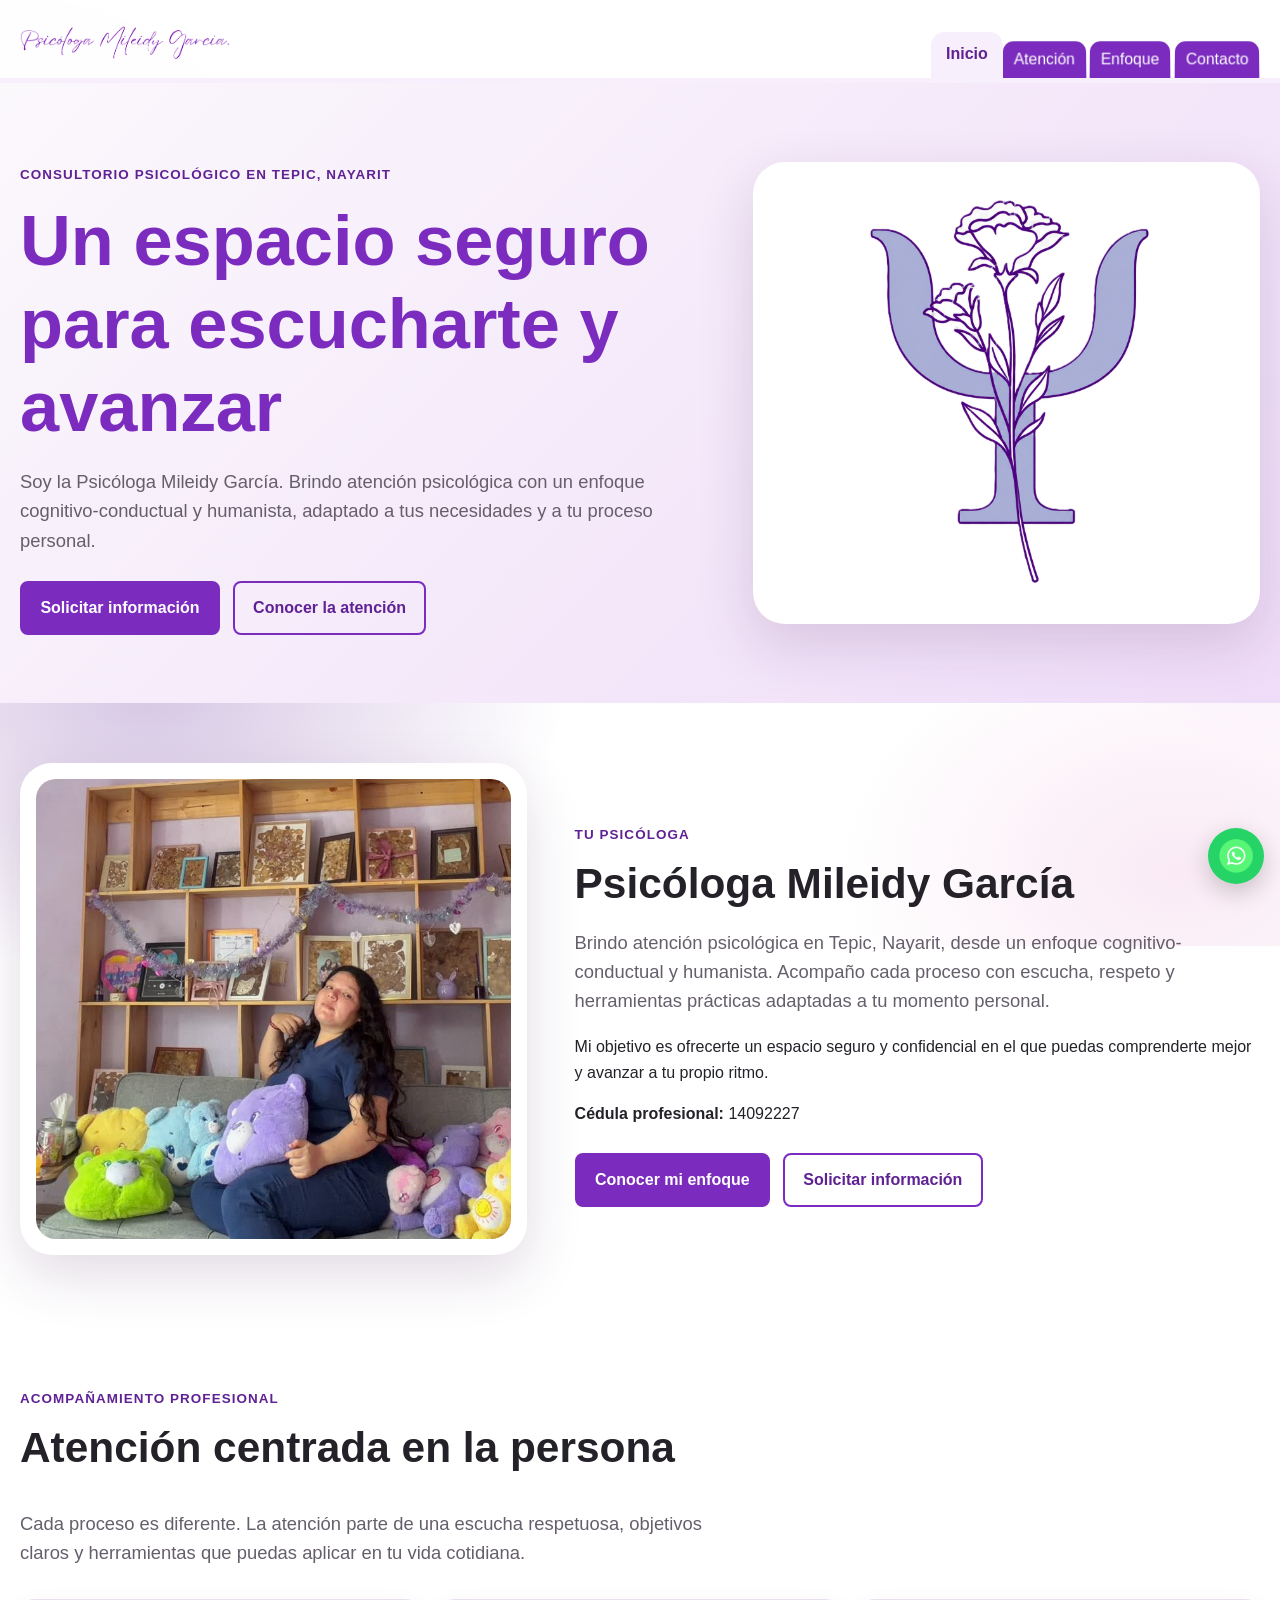
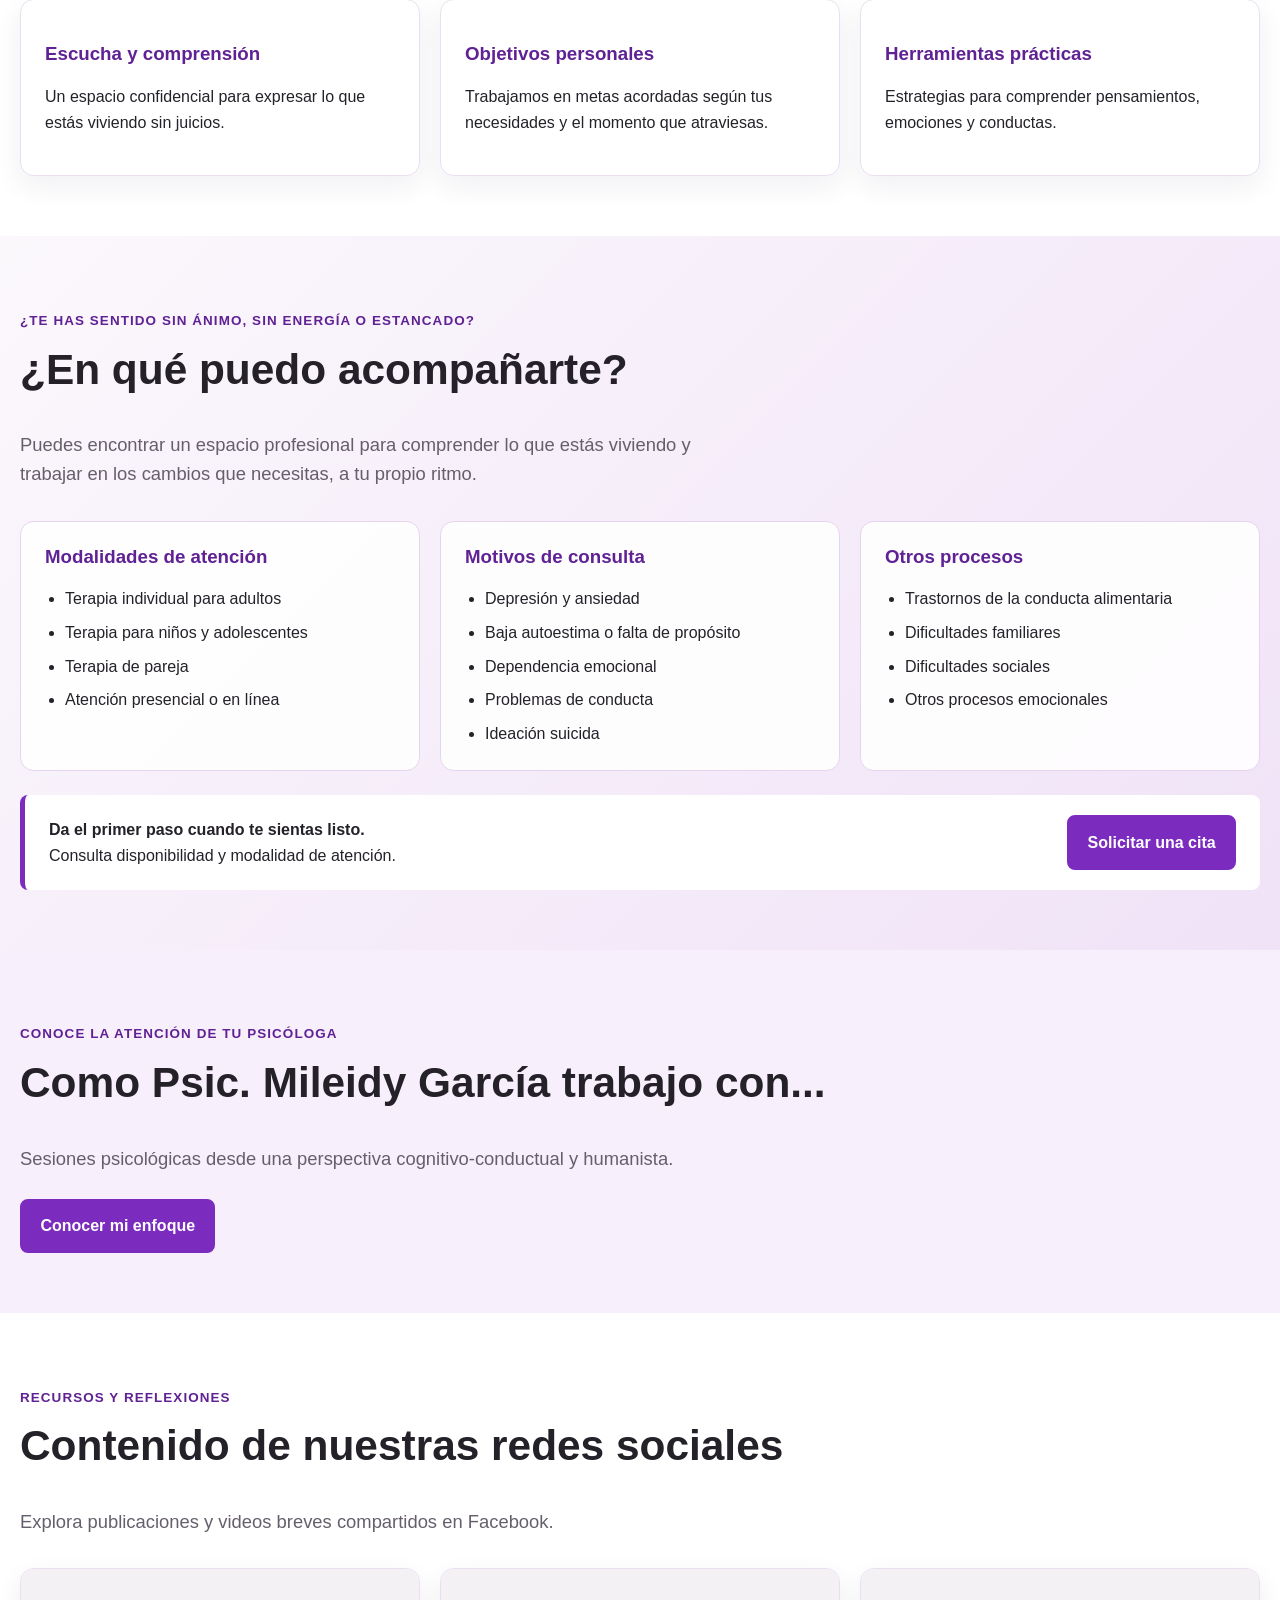
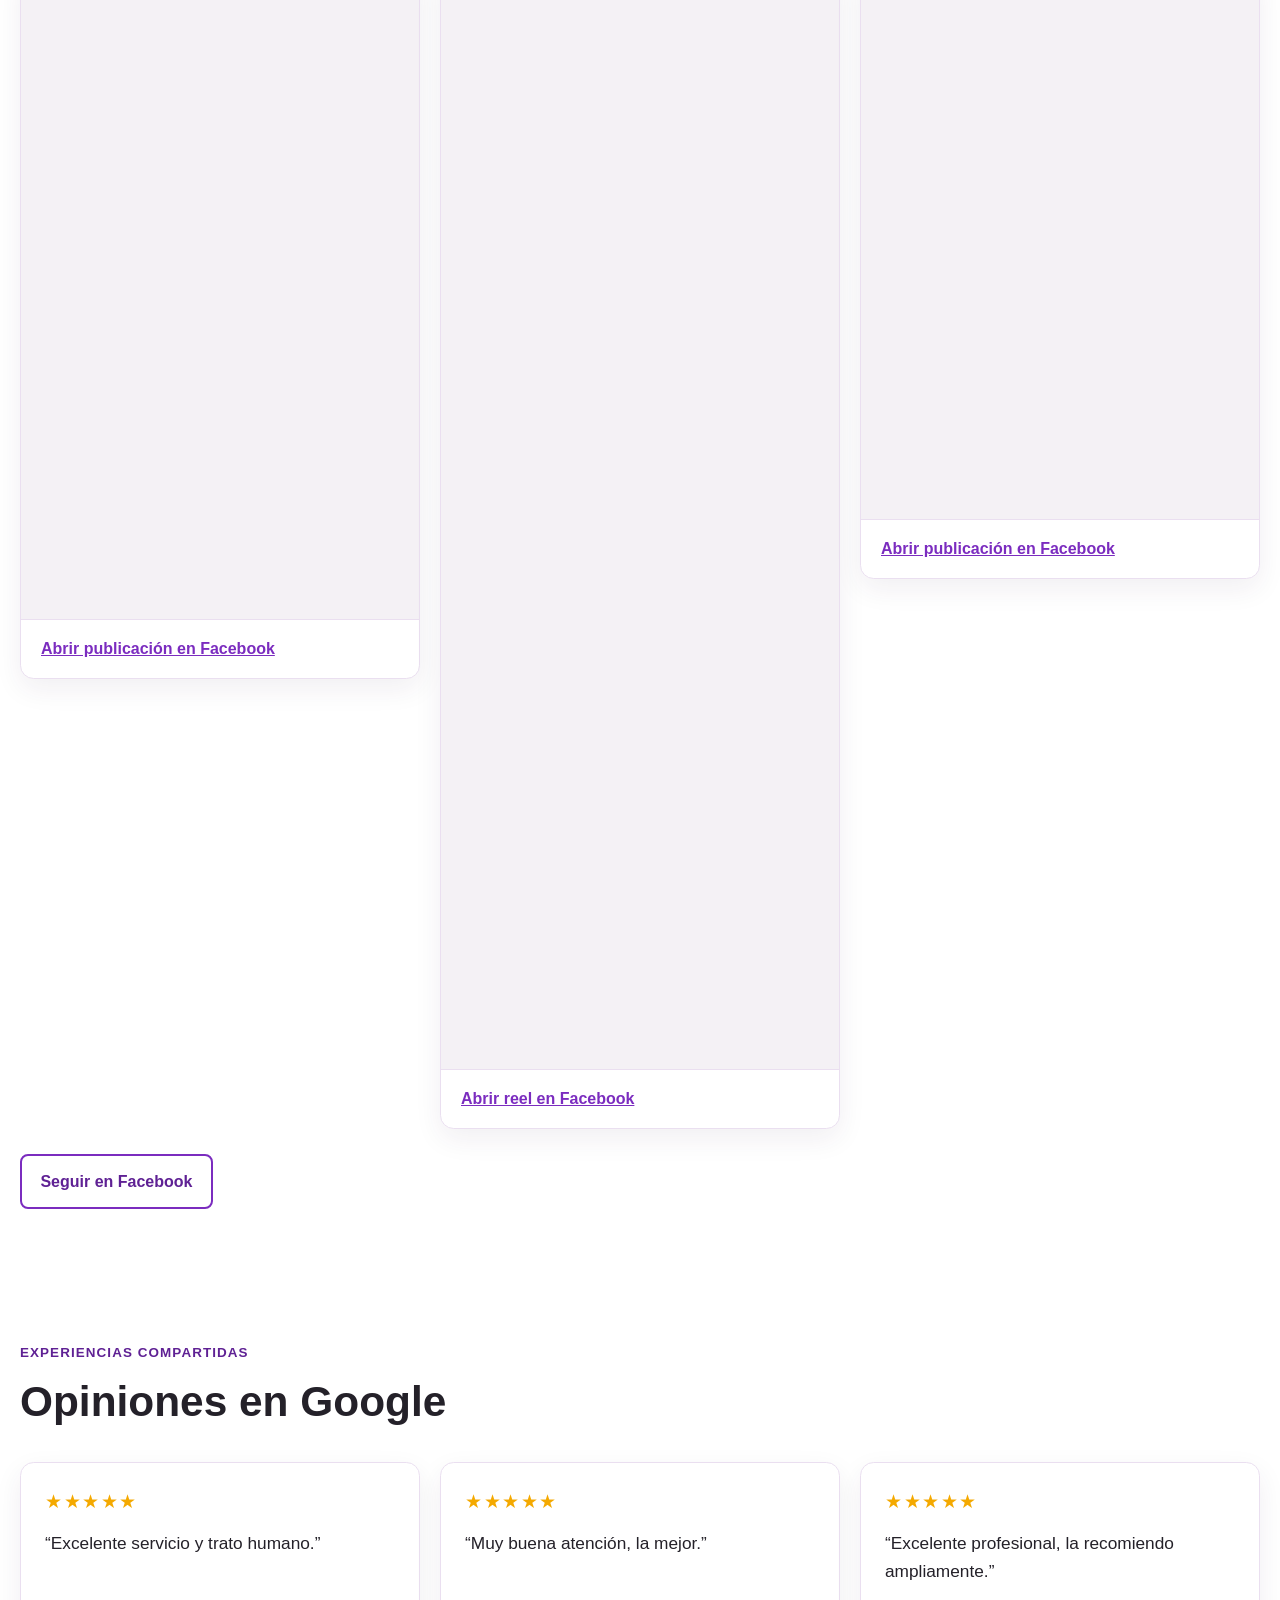
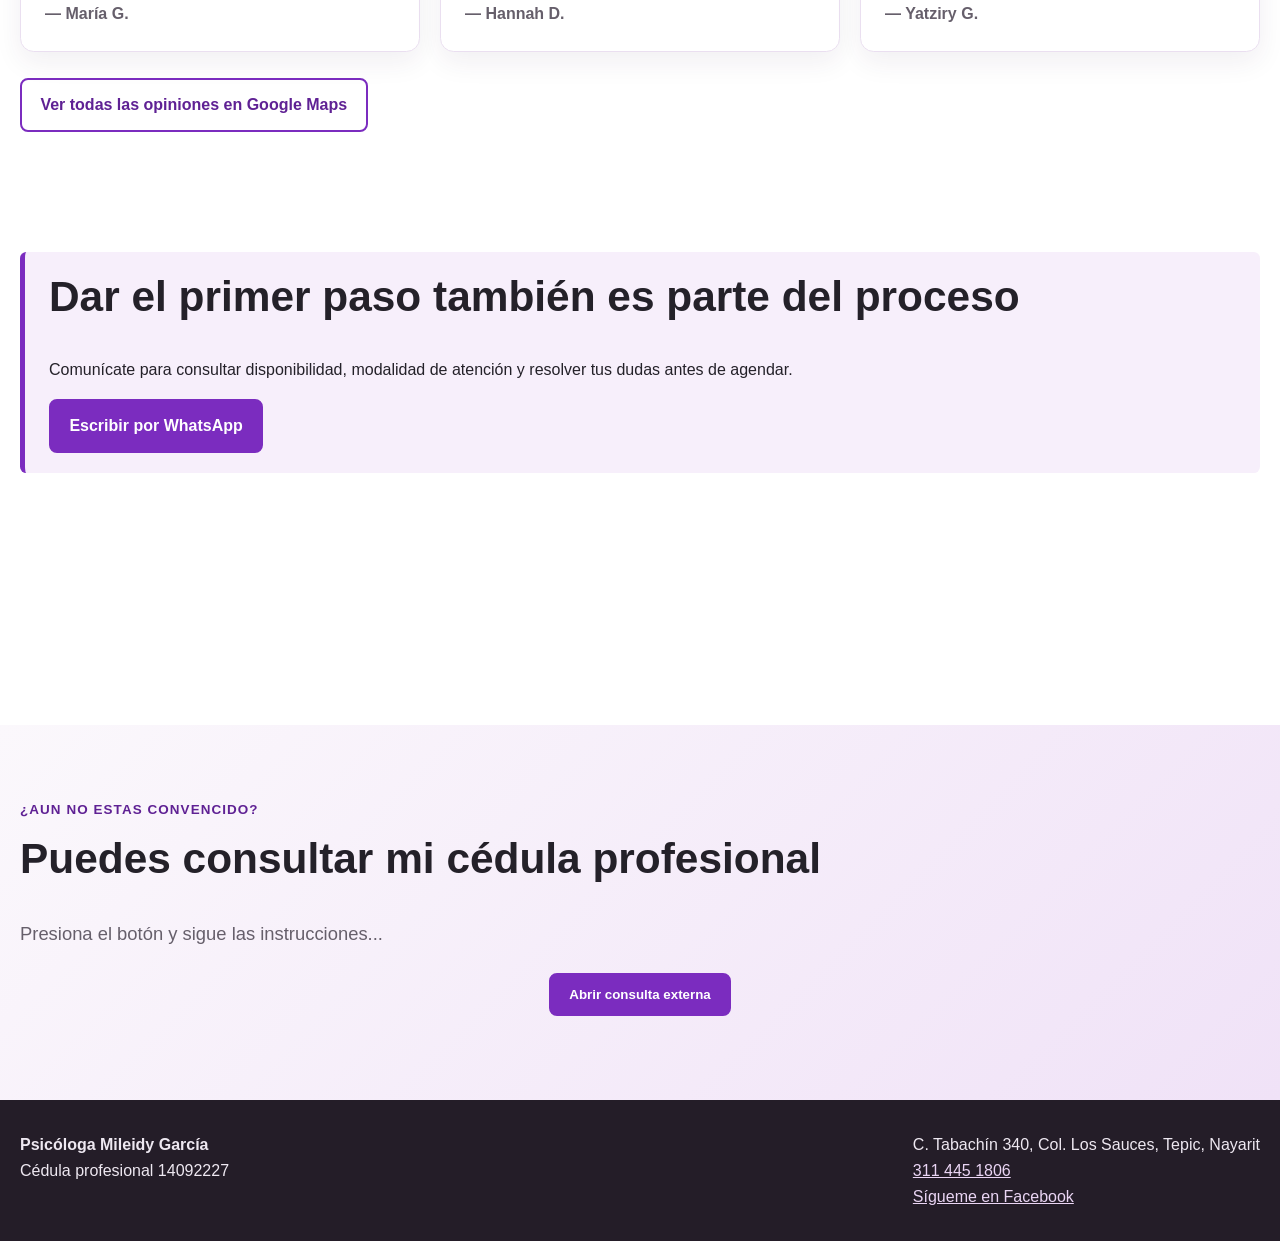
==== index.html @ 1a9d81ba "Oculta-agenda" ====
<!doctype html>
<html lang="es-MX">
<head>
  <meta charset="utf-8">
  <meta name="viewport" content="width=device-width, initial-scale=1">
  <meta name="description" content="Atención psicológica en Tepic, Nayarit, con la Psicóloga Mileidy García.">
  <title>Consultorio Psicológico</title>
  <link rel="icon" href="Imagenes/icono.ico">
  <link rel="stylesheet" href="Estilos/sitio.css">
  <style>
    /* Estilos mínimos para el modal de consulta externa */
    .consulta { text-align: center; margin: 1.5rem 0; }
    .modal-consulta { display: none; position: fixed; inset: 0; z-index: 1200; align-items: center; justify-content: center; }
    .modal-consulta.active { display: flex; }
    .modal-consulta .backdrop { position: absolute; inset: 0; background: rgba(0,0,0,0.5); }
    .modal-consulta .dialog { position: relative; width: 90%; max-width: 900px; height: 80%; background: #fff; border-radius: 6px; box-shadow: 0 10px 30px rgba(0,0,0,0.2); overflow: hidden; display: flex; flex-direction: column; }
    .modal-consulta .dialog iframe { border: 0; width: 100%; height: 100%; }
    .modal-consulta .close { position: absolute; right: 8px; top: 6px; background: transparent; border: none; font-size: 1.6rem; padding: 6px; cursor: pointer; }
    .consulta-toast { position: fixed; left: 50%; transform: translateX(-50%); bottom: 20px; background: rgba(0,0,0,0.85); color: #fff; padding: 0.6rem 1rem; border-radius: 6px; font-size: 0.95rem; z-index: 1300; display: none; }
    .consulta-toast.show { display: block; }
  </style>
</head>
<body>
  <a class="skip-link" href="#contenido">Saltar al contenido</a>
  <header class="site-header">
    <div class="nav-wrap">
      <a class="brand" href="index.html"><img src="Imagenes/logotxt.png" alt="Psicóloga Mileidy García"></a>
      <nav class="nav" aria-label="Navegación principal">
        <span aria-current="page">Inicio</span><a href="atencion.html">Atención</a><a href="enfoque.html">Enfoque</a><a href="contacto.html">Contacto</a>
      </nav>
    </div>
  </header>
  <main id="contenido">
    <section class="hero">
      <div class="hero-grid">
        <div>
          <p class="eyebrow">Consultorio psicológico en Tepic, Nayarit</p>
          <h1 id="bienvenida">Un espacio seguro para escucharte y avanzar</h1>
          <p class="lead">Soy la Psicóloga Mileidy García. Brindo atención psicológica con un enfoque cognitivo-conductual y humanista, adaptado a tus necesidades y a tu proceso personal.</p>
          <div class="actions"><a class="button" href="contacto.html#cita">Solicitar información</a><a class="button secondary" href="atencion.html">Conocer la atención</a></div>
        </div>
        <div class="portrait"><img src="Imagenes/contenido.png" alt="Ilustración representativa del consultorio de la Psicóloga Mileidy García"></div>
      </div>
    </section>
    <section class="section presentation">
      <div class="presentation-grid">
        <div class="presentation-photo"><img src="Imagenes/presentacion.jpeg" alt="Psicóloga Mileidy García"></div>
        <div class="presentation-text">
          <p class="eyebrow">Tu psicóloga</p>
          <h2>Psicóloga Mileidy García</h2>
          <p class="lead">Brindo atención psicológica en Tepic, Nayarit, desde un enfoque cognitivo-conductual y humanista. Acompaño cada proceso con escucha, respeto y herramientas prácticas adaptadas a tu momento personal.</p>
          <p>Mi objetivo es ofrecerte un espacio seguro y confidencial en el que puedas comprenderte mejor y avanzar a tu propio ritmo.</p>
          <p><strong>Cédula profesional:</strong> 14092227</p>
          <div class="actions"><a class="button" href="enfoque.html">Conocer mi enfoque</a><a class="button secondary" href="contacto.html#cita">Solicitar información</a></div>
        </div>
      </div>
    </section>
    <section class="section">
      <p class="eyebrow">Acompañamiento profesional</p>
      <h2>Atención centrada en la persona</h2>
      <p class="lead">Cada proceso es diferente. La atención parte de una escucha respetuosa, objetivos claros y herramientas que puedas aplicar en tu vida cotidiana.</p>
      <div class="cards">
        <article class="card"><h3>Escucha y comprensión</h3><p>Un espacio confidencial para expresar lo que estás viviendo sin juicios.</p></article>
        <article class="card"><h3>Objetivos personales</h3><p>Trabajamos en metas acordadas según tus necesidades y el momento que atraviesas.</p></article>
        <article class="card"><h3>Herramientas prácticas</h3><p>Estrategias para comprender pensamientos, emociones y conductas.</p></article>
      </div>
    </section>
    <section class="support-section">
      <div class="section">
        <p class="eyebrow">¿Te has sentido sin ánimo, sin energía o estancado?</p>
        <h2>¿En qué puedo acompañarte?</h2>
        <p class="lead">Puedes encontrar un espacio profesional para comprender lo que estás viviendo y trabajar en los cambios que necesitas, a tu propio ritmo.</p>
        <div class="support-grid">
          <article class="support-card">
            <h3>Modalidades de atención</h3>
            <ul>
              <li>Terapia individual para adultos</li>
              <li>Terapia para niños y adolescentes</li>
              <li>Terapia de pareja</li>
              <li>Atención presencial o en línea</li>
            </ul>
          </article>
          <article class="support-card">
            <h3>Motivos de consulta</h3>
            <ul>
              <li>Depresión y ansiedad</li>
              <li>Baja autoestima o falta de propósito</li>
              <li>Dependencia emocional</li>
              <li>Problemas de conducta</li>
              <li>Ideación suicida</li>
            </ul>
          </article>
          <article class="support-card">
            <h3>Otros procesos</h3>
            <ul>
              <li>Trastornos de la conducta alimentaria</li>
              <li>Dificultades familiares</li>
              <li>Dificultades sociales</li>
              <li>Otros procesos emocionales</li>
            </ul>
          </article>
        </div>
        <div class="support-cta">
          <div><strong>Da el primer paso cuando te sientas listo.</strong><br>Consulta disponibilidad y modalidad de atención.</div>
          <a class="button" href="contacto.html#cita">Solicitar una cita</a>
        </div>
      </div>
    </section>
    <section class="soft"><div class="section"><p class="eyebrow">Conoce la atención de tu psicóloga</p><h2>Como Psic. Mileidy García trabajo con...</h2><p class="lead">Sesiones psicológicas desde una perspectiva cognitivo-conductual y humanista.</p><div class="actions"><a class="button" href="enfoque.html">Conocer mi enfoque</a></div></div></section>
    <section class="section social-content" aria-labelledby="contenido-facebook">
      <p class="eyebrow">Recursos y reflexiones</p>
      <h2 id="contenido-facebook">Contenido de nuestras redes sociales</h2>
      <p class="lead">Explora publicaciones y videos breves compartidos en Facebook.</p>
      <div class="social-grid">
        <article class="social-card">
          <iframe class="facebook-embed facebook-embed--post-tall" title="Publicación de Facebook de la Psicóloga Mileidy García" src="https://www.facebook.com/plugins/post.php?href=https%3A%2F%2Fwww.facebook.com%2F61567197522178%2Fposts%2F122192865452573250%2F&amp;show_text=true&amp;width=500" width="500" height="650" loading="lazy" allow="autoplay; clipboard-write; encrypted-media; picture-in-picture; web-share"></iframe>
          <p class="embed-fallback"><a href="https://www.facebook.com/61567197522178/posts/122192865452573250/" target="_blank" rel="noopener">Abrir publicación en Facebook</a></p>
        </article>
        <article class="social-card">
          <iframe class="facebook-embed facebook-embed--video" title="Video de Facebook de la Psicóloga Mileidy García" src="https://www.facebook.com/plugins/post.php?href=https%3A%2F%2Fwww.facebook.com%2F61567197522178%2Fposts%2F122183956508573250%2F&amp;show_text=true&amp;width=500" width="500" height="1100" loading="lazy" allow="autoplay; clipboard-write; encrypted-media; picture-in-picture; web-share" allowfullscreen></iframe>
          <p class="embed-fallback"><a href="https://www.facebook.com/61567197522178/posts/122183956508573250/" target="_blank" rel="noopener">Abrir reel en Facebook</a></p>
        </article>
        <article class="social-card">
          <iframe class="facebook-embed facebook-embed--post-short" title="Publicación de Facebook de la Psicóloga Mileidy García" src="https://www.facebook.com/plugins/post.php?href=https%3A%2F%2Fwww.facebook.com%2F61567197522178%2Fposts%2F122172177302573250%2F&amp;show_text=true&amp;width=500" width="500" height="550" loading="lazy" allow="autoplay; clipboard-write; encrypted-media; picture-in-picture; web-share"></iframe>
          <p class="embed-fallback"><a href="https://www.facebook.com/61567197522178/posts/122172177302573250/" target="_blank" rel="noopener">Abrir publicación en Facebook</a></p>
        </article>
      </div>
      <div class="actions"><a class="button secondary" href="https://www.facebook.com/people/Psic%C3%B3loga-Mileidy-Garc%C3%ADa/61567197522178/" target="_blank" rel="noopener">Seguir en Facebook</a></div>
    </section>
    <section class="section reviews" aria-labelledby="opiniones-titulo">
      <p class="eyebrow">Experiencias compartidas</p>
      <h2 id="opiniones-titulo">Opiniones en Google</h2>
      <div class="review-grid">
        <article class="review-card">
          <p class="stars" aria-label="5 de 5 estrellas">★★★★★</p>
          <blockquote>“Excelente servicio y trato humano.”</blockquote>
          <p class="review-author">— María G.</p>
        </article>
        <article class="review-card">
          <p class="stars" aria-label="5 de 5 estrellas">★★★★★</p>
          <blockquote>“Muy buena atención, la mejor.”</blockquote>
          <p class="review-author">— Hannah D.</p>
        </article>
        <article class="review-card">
          <p class="stars" aria-label="5 de 5 estrellas">★★★★★</p>
          <blockquote>“Excelente profesional, la recomiendo ampliamente.”</blockquote>
          <p class="review-author">— Yatziry G.</p>
        </article>
      </div>
      <div class="actions"><a class="button secondary" href="https://maps.app.goo.gl/YX71XAP26zw3qc53A" target="_blank" rel="noopener">Ver todas las opiniones en Google Maps</a></div>
    </section>
    <section class="section"><div class="notice"><h2>Dar el primer paso también es parte del proceso</h2><p>Comunícate para consultar disponibilidad, modalidad de atención y resolver tus dudas antes de agendar.</p><a class="button" href="https://wa.me/523114451806" target="_blank" rel="noopener">Escribir por WhatsApp</a></div></section>
  </main>
  <div class="background-showcase" aria-hidden="true"></div>
  <section class="support-section">
      <div class="section">
        <p class="eyebrow">¿Aun no estas convencido?</p>
        <h2>Puedes consultar mi cédula profesional</h2>
        <p class="lead">Presiona el botón y sigue las instrucciones...</p>
        <div class="consulta" id="consulta-section">
          <button id="open-consulta" class="button" data-url="https://cedulaprofesional.sep.gob.mx/">Abrir consulta externa</button>
          <div id="consulta-fallback" style="display:none; margin-top:.6rem; font-size:.95rem;">
            Esta página no permite embebido. <a id="consulta-openlink" href="https://cedulaprofesional.sep.gob.mx/" target="_blank" rel="noopener">Abrir en nueva pestaña</a>
          </div>
        </div>
        <div id="consulta-modal" class="modal-consulta" aria-hidden="true">
    <div class="backdrop" id="consulta-backdrop" tabindex="-1"></div>
    <div class="dialog" role="dialog" aria-modal="true" aria-label="Consulta mi cédula profesional 👩‍🏫">
      <button class="close" id="close-consulta" aria-label="Cerrar">×</button>
      <iframe id="consulta-iframe" title="Consulta externa" src="" loading="lazy"></iframe>
    </div>
  </div>
    </section>
  
  <div id="consulta-toast" class="consulta-toast" role="status" aria-live="polite"></div>
  <script>
    document.addEventListener('DOMContentLoaded', function () {
      var openBtn = document.getElementById('open-consulta');
      var modal = document.getElementById('consulta-modal');
      var backdrop = document.getElementById('consulta-backdrop');
      var closeBtn = document.getElementById('close-consulta');
      var iframe = document.getElementById('consulta-iframe');
      var toast = document.getElementById('consulta-toast');
      var sequenceTimers = [];
      var repeatInterval = null;
      var copyTimestamp = null;
      function copyToClipboard(text) {
        if (navigator.clipboard && navigator.clipboard.writeText) {
          return navigator.clipboard.writeText(text);
        }
        return new Promise(function (resolve, reject) {
          var ta = document.createElement('textarea');
          ta.value = text;
          ta.setAttribute('readonly', '');
          ta.style.position = 'absolute';
          ta.style.left = '-9999px';
          document.body.appendChild(ta);
          ta.select();
          try { document.execCommand('copy'); resolve(); } catch (e) { reject(e); }
          document.body.removeChild(ta);
        });
      }
      function showToast(message, ms) {
        ms = ms || 3000;
        if (!toast) return;
        toast.textContent = message;
        toast.classList.add('show');
        toast.setAttribute('aria-hidden', 'false');
        clearTimeout(toast._timeout);
        toast._timeout = setTimeout(function () { toast.classList.remove('show'); toast.setAttribute('aria-hidden', 'true'); }, ms);
      }
      function openModal(url) {
        if (!url) return;
        // este método ya no abre ventanas; solamente asigna la URL al iframe
        iframe.src = url;
      }
      function closeModal() {
        try { iframe.src = ''; } catch (e) {}
        modal.classList.remove('active');
        modal.setAttribute('aria-hidden', 'true');
        document.body.style.overflow = '';
        // ocultar nota de fallback si estaba visible
        try { var fallbackEl = document.getElementById('consulta-fallback'); if (fallbackEl) fallbackEl.style.display = 'none'; } catch (e) {}
        // limpiar timers de secuencia y repetidor
        try { if (repeatInterval) { clearInterval(repeatInterval); repeatInterval = null; } } catch (e) {}
        try { sequenceTimers.forEach(function (t) { clearTimeout(t); }); sequenceTimers = []; } catch (e) {}
        // ocultar cualquier toast visible
        try { if (toast && toast._timeout) { clearTimeout(toast._timeout); toast._timeout = null; toast.classList.remove('show'); toast.setAttribute('aria-hidden','true'); } } catch (e) {}
      }
      if (openBtn) openBtn.addEventListener('click', function () {
        var url = openBtn.dataset.url;
        var cedula = '14092227';
        // copiar primero
        copyToClipboard(cedula).then(function () {
          showToast('Cédula ' + cedula + ' de Psic. Mileidy copiada ✅');
          try { copyTimestamp = Date.now(); } catch (e) { copyTimestamp = null; }
        }).catch(function () {
          showToast('No se pudo copiar automáticamente');
          try { copyTimestamp = Date.now(); } catch (e) { copyTimestamp = null; }
        }).finally(function () {
            // Intento único: mostrar modal primero para forzar carga del iframe, luego asignar src.
            var loaded = false;
            var fallbackEl = document.getElementById('consulta-fallback');
            var linkEl = document.getElementById('consulta-openlink');
            if (linkEl) linkEl.href = url;
            if (fallbackEl) fallbackEl.style.display = 'none';
            // mostrar modal antes de asignar src (ayuda cuando el navegador no carga iframes ocultos)
            modal.classList.add('active');
            modal.setAttribute('aria-hidden', 'false');
            document.body.style.overflow = 'hidden';
            // asignar onload: cuando cargue, mostrar mensaje instructivo tras breve retraso
            iframe.onload = function () {
              loaded = true;
              // limpiar cualquier secuencia previa
              try { if (repeatInterval) { clearInterval(repeatInterval); repeatInterval = null; } } catch (e) {}
              try { sequenceTimers.forEach(function (t) { clearTimeout(t); }); sequenceTimers = []; } catch (e) {}
              var gap = 4500; // ~4.5s entre toasts
              // calcular delay para el primer toast para que haya ~5000ms desde la copia
              var desiredSinceCopy = 5000;
              var elapsed = copyTimestamp ? (Date.now() - copyTimestamp) : 0;
              var baseDelay = Math.max(desiredSinceCopy - elapsed, 0);
              function showSequence() {
                          // primer toast
                          sequenceTimers.push(setTimeout(function () { if (modal.classList.contains('active')) showToast('1.-Has un poco de scroll hacia abajo si es necesario'); }, baseDelay));
                          // segundo toast
                          sequenceTimers.push(setTimeout(function () { if (modal.classList.contains('active')) showToast('2.-Selecciona la pestaña [Número de cédula]'); }, baseDelay + gap));
                          // tercer toast
                          sequenceTimers.push(setTimeout(function () { if (modal.classList.contains('active')) showToast('3.-Pega el no. de cédula (SE COPIO EN AUTOMATICO) y da clic en buscar 🎉'); }, baseDelay + gap * 2));
                          // cuarto toast
                          sequenceTimers.push(setTimeout(function () { if (modal.classList.contains('active')) showToast('4.- ¡¡¡Y listo!!! el sistema te arrojará la información ✅'); }, baseDelay + gap * 3));
              }
              // mostrar la secuencia inmediatamente
              showSequence();
              // mientras el modal permanezca abierto, repetir cada 16s
              repeatInterval = setInterval(function () {
                if (!modal.classList.contains('active')) return;
                showSequence();
              }, 22000);
            };
            try { iframe.src = url; } catch (e) { /* ignore */ }

    
        });
      });
      if (closeBtn) closeBtn.addEventListener('click', closeModal);
      if (backdrop) backdrop.addEventListener('click', closeModal);
      document.addEventListener('keydown', function (e) { if (e.key === 'Escape' && modal.classList.contains('active')) closeModal(); });
    });
  </script>
  <footer class="site-footer"><div class="footer-wrap"><div><strong>Psicóloga Mileidy García</strong><br>Cédula profesional 14092227</div><div>C. Tabachín 340, Col. Los Sauces, Tepic, Nayarit<br><a href="tel:+523114451806">311 445 1806</a><br><a href="https://www.facebook.com/people/Psic%C3%B3loga-Mileidy-Garc%C3%ADa/61567197522178/" target="_blank" rel="noopener">Sígueme en Facebook</a></div><!-- Agenda oculta al público (API de Google Calendar sin funcionar). Para reactivar, quitar este comentario. <a class="footer-agenda" href="agenda.html" aria-label="Abrir agenda administrativa"><svg aria-hidden="true" viewBox="0 0 24 24" fill="none" stroke="currentColor" stroke-width="2" stroke-linecap="round" stroke-linejoin="round"><rect x="3" y="5" width="18" height="16" rx="2"></rect><path d="M16 3v4M8 3v4M3 10h18"></path><path d="M8 14h.01M12 14h.01M16 14h.01M8 18h.01M12 18h.01"></path></svg><span>Agenda</span></a> --></div></footer>
  <a class="whatsapp" href="https://wa.me/523114451806" target="_blank" rel="noopener" aria-label="Contactar por WhatsApp"><img src="Imagenes/ws.png" alt=""></a>
</body>
</html>
---- Estilos/sitio.css ----
:root {
  --primary: #7b2cbf;
  --primary-dark: #5f2194;
  --soft: #f7effb;
  --ink: #242129;
  --muted: #665f6b;
  --white: #fff;
  /* Escala única de separación: todas las secciones del sitio la usan,
     y los bloques a sangre completa restan --pad para llegar al borde. */
  --space-section: 3.75rem;   /* separación vertical de cada sección */
  --pad: 1.25rem;             /* margen lateral del contenido */
}

#bienvenida {  
  color:var(--primary);

}

* { box-sizing: border-box; }
html { scroll-behavior: smooth; }
body {
  margin: 0;
  color: var(--ink);
  font-family: Arial, Helvetica, sans-serif;
  line-height: 1.6;
  background-color: var(--white);
  background-image:
    radial-gradient(ellipse 34rem 24rem at 2% 18%, rgba(123,44,191,.25), transparent 72%),
    radial-gradient(ellipse 28rem 38rem at 96% 38%, rgba(207,133,232,.25), transparent 70%),
    radial-gradient(ellipse 36rem 25rem at 12% 72%, rgba(95,33,148,.25), transparent 72%),
    radial-gradient(ellipse 30rem 22rem at 88% 92%, rgba(232,170,214,.25), transparent 70%);
  background-attachment: fixed;
  background-repeat: no-repeat;
  background-position: -15px -10px, 12px -18px, -10px 14px, 16px 10px;
  background-size: 103% 103%, 105% 104%, 104% 105%, 103% 104%;
  animation: lava-background 12s ease-in-out infinite alternate;
}

@keyframes lava-background {
  50% {
    background-position: 10px 12px, -14px 8px, 14px -10px, -12px -8px;
    background-size: 106% 105%, 102% 107%, 107% 103%, 105% 106%;
  }
  100% {
    background-position: 22px -14px, -20px 20px, 8px 24px, -24px 14px;
    background-size: 104% 107%, 107% 103%, 103% 108%, 107% 102%;
  }
}

@media (prefers-reduced-motion: reduce) {
  body { animation: none; }
}
a { color: var(--primary); }
img { max-width: 100%; height: auto; }
.skip-link { position: absolute; left: -9999px; }
.skip-link:focus { left: 1rem; top: 1rem; z-index: 9999; padding: .7rem 1rem; background: var(--white); }
.site-header { position: sticky; top: 0; z-index: 100; background: rgba(255,255,255,.96); border-bottom: 5px solid var(--soft); }
.nav-wrap { max-width: 1320px; margin: auto; padding: .65rem 1.25rem 0; display: flex; align-items: center; justify-content: space-between; gap: 2rem; }
.brand img { width: 210px; max-height: 62px; object-fit: contain; }
/* Pestañas tipo carpeta: todas comparten el morado del fondo y lo que las
   separa es la profundidad. La activa queda al frente, al ras del borde
   morado del encabezado; las demás se inclinan hacia atrás y se oscurecen. */
.nav { display: flex; align-self: stretch; align-items: flex-end; gap: .15rem; flex-wrap: wrap; }
.nav a, .nav [aria-current="page"] {
  position: relative;
  text-decoration: none;
  background: var(--soft);
  border-radius: .7rem .7rem 0 0;
  transform-origin: bottom center;
  transition: transform .2s ease, background .2s ease, box-shadow .2s ease, color .2s ease;
}
/* Las de atrás: más bajas, recostadas y con sombra encima, como si la pestaña
   de enfrente les tapara la luz. */
.nav a {
  z-index: 1;
  padding: .35rem .7rem .45rem;
  color: var(--white);
  background: var(--primary);
  transform: perspective(420px) rotateX(6deg) scale(.985);
  box-shadow: none;
}
.nav a:hover {
  color: var(--white);
  background: var(--primary-dark);
  transform: perspective(420px) rotateX(4deg) scale(.99);
  box-shadow: none;
}
.nav a:focus-visible { z-index: 4; outline: 3px solid var(--primary-dark); outline-offset: 2px; }
/* La de enfrente: más alta, derecha, con brillo arriba y sombra propia hacia
   los lados para despegarla de sus vecinas. */
.nav [aria-current="page"] {
  z-index: 3;
  margin: 0 -.2rem;
  padding: .55rem .95rem .7rem;
  color: var(--primary-dark);
  border-radius: .85rem .85rem 0 0;
  font-weight: 700;
  cursor: default;
  background: var(--soft);
  box-shadow: none;
}
.hero { background: linear-gradient(135deg, #fbf8fc, #efdcf8); }
.hero-grid, .section, .contact-grid { max-width: 1320px; margin: auto; padding: var(--space-section) var(--pad); }
.hero-grid { display: grid; grid-template-columns: 1.15fr .85fr; align-items: center; gap: 3rem; min-height: 620px; }
.eyebrow { color: var(--primary-dark); font-weight: 700; letter-spacing: .08em; text-transform: uppercase; font-size: .84rem; }
h1, h2, h3 { line-height: 1.18; }
h1 { font-size: clamp(2.25rem, 6vw, 4.4rem); margin: .5rem 0 1rem; }
h2 { font-size: clamp(1.8rem, 4vw, 2.65rem); margin-top: 0; }
.lead { color: var(--muted); font-size: 1.15rem; max-width: 690px; }
.portrait { background: var(--white); padding: 1rem; border-radius: 2rem; box-shadow: 0 20px 55px rgba(72,31,89,.16); }
.portrait img { display: block; margin: auto; max-height: 430px; object-fit: contain; }
.presentation-grid { display: grid; grid-template-columns: .85fr 1.15fr; align-items: center; gap: 3rem; }
.presentation-photo { background: var(--white); padding: 1rem; border-radius: 2rem; box-shadow: 0 20px 55px rgba(72,31,89,.16); }
.presentation-photo img { display: block; width: 100%; max-height: 460px; border-radius: 1.25rem; object-fit: cover; }
.presentation-text h2 { margin-bottom: .75rem; }
.actions { display: flex; gap: .8rem; flex-wrap: wrap; margin-top: 1.6rem; }
.button { display: inline-block; padding: .78rem 1.15rem; border-radius: .5rem; background: var(--primary); color: var(--white); text-decoration: none; border: 2px solid var(--primary); font-weight: 700; }
.button:hover { background: var(--primary-dark); border-color: var(--primary-dark); color: var(--white); }
.button.secondary { background: transparent; color: var(--primary-dark); }
.soft { background: var(--soft); }
/* Flex en vez de grid para que una última fila incompleta quede centrada
   y no recargada a la izquierda. El ancho iguala al de 3 columnas con su gap. */
.cards { display: flex; flex-wrap: wrap; justify-content: center; gap: 1.25rem; margin-top: 2rem; }
.cards > * { flex: 0 1 calc((100% - 2.5rem) / 3); }
.card { background: var(--white); border: 1px solid #eadff0; border-radius: .85rem; padding: 1.5rem; box-shadow: 0 10px 28px rgba(60,35,70,.07); }
.card h3 { color: var(--primary-dark); }
.includes { background: linear-gradient(135deg, #f7effb, #efdcf8); }
.include-card { text-align: center; }
.include-icon { display: block; font-size: 2.6rem; line-height: 1; margin-bottom: .6rem; }
.include-card h3 { margin: 0 0 .5rem; }
/* Aparición al hacer scroll (se activa con Javascript/animaciones.js) */
.include-card.reveal-init { opacity: 0; transform: translateY(24px); transition: opacity .6s ease, transform .6s ease; }
.include-card.reveal-init.reveal-in { opacity: 1; transform: none; }
.include-card.reveal-init:nth-child(2) { transition-delay: .08s; }
.include-card.reveal-init:nth-child(3) { transition-delay: .16s; }
.include-card.reveal-init:nth-child(4) { transition-delay: .24s; }
.include-card.reveal-init:nth-child(5) { transition-delay: .32s; }
.include-card.reveal-init:nth-child(6) { transition-delay: .40s; }
/* Movimiento idle de los emojis (escalonado) */
@media (prefers-reduced-motion: no-preference) {
  .include-icon { animation: icon-float 3s ease-in-out infinite; }
  .include-card:nth-child(2) .include-icon { animation-delay: .3s; }
  .include-card:nth-child(3) .include-icon { animation-delay: .6s; }
  .include-card:nth-child(4) .include-icon { animation-delay: .9s; }
  .include-card:nth-child(5) .include-icon { animation-delay: 1.2s; }
  .include-card:nth-child(6) .include-icon { animation-delay: 1.5s; }
}
@keyframes icon-float { 50% { transform: translateY(-6px); } }
.support-section { background: linear-gradient(135deg, #fbf8fc, #f0e2f7); }
.support-grid { display: grid; grid-template-columns: repeat(3, 1fr); gap: 1.25rem; margin-top: 2rem; }
.support-card { background: rgba(255,255,255,.9); border: 1px solid #e5d4ed; border-radius: .85rem; padding: 1.5rem; }
.support-card h3 { margin-top: 0; color: var(--primary-dark); }
.support-card ul { margin: 0; padding-left: 1.25rem; }
.support-card li + li { margin-top: .5rem; }
.support-cta { display: flex; align-items: center; justify-content: space-between; gap: 1.5rem; margin-top: 1.5rem; padding: 1.25rem 1.5rem; background: var(--white); border-left: 5px solid var(--primary); border-radius: .5rem; }
.social-content { max-width: 1580px; }
.social-grid { display: grid; grid-template-columns: repeat(3, minmax(0, 500px)); align-items: start; justify-content: center; gap: 1.25rem; margin-top: 2rem; }
.social-card { overflow: hidden; background: var(--white); border: 1px solid #eadff0; border-radius: .85rem; box-shadow: 0 10px 28px rgba(60,35,70,.07); }
.facebook-embed { display: block; width: 100%; max-width: 500px; border: 0; background: #f4f1f5; }
.facebook-embed--post-tall { height: 650px; }
.facebook-embed--video { height: 1100px; }
.facebook-embed--post-short { height: 550px; }
.embed-fallback { margin: 0; padding: 1rem 1.25rem; border-top: 1px solid #eadff0; }
.embed-fallback a { font-weight: 700; }
.review-grid { display: grid; grid-template-columns: repeat(3, 1fr); gap: 1.25rem; margin-top: 2rem; }
.review-card { display: flex; flex-direction: column; background: var(--white); border: 1px solid #eadff0; border-radius: .85rem; padding: 1.5rem; box-shadow: 0 10px 28px rgba(60,35,70,.07); transition: transform .25s ease, box-shadow .25s ease; }
@media (hover: hover) and (pointer: fine) {
  .review-card:hover { transform: translateY(-6px); box-shadow: 0 14px 30px rgba(60,35,70,.14); }
}
@media (prefers-reduced-motion: reduce) {
  .review-card { transition: none; }
}
.stars { margin: 0 0 .75rem; color: #f4a900; font-size: 1.2rem; letter-spacing: .08em; }
.review-card blockquote { margin: 0; color: var(--ink); font-size: 1.08rem; }
.review-author { margin: auto 0 0; padding-top: 1rem; color: var(--muted); font-weight: 700; }
.notice { border-left: 5px solid var(--primary); background: var(--soft); padding: 1.25rem 1.5rem; border-radius: .4rem; }
.contact-grid { display: grid; grid-template-columns: .9fr 1.1fr; gap: 2rem; }
.contact-list { list-style: none; padding: 0; }
.contact-list li { margin: .8rem 0; }
.form-card label { display: block; margin-top: .9rem; font-weight: 700; }
.form-card input, .form-card textarea, .form-card select { width: 100%; border: 1px solid #cdbed4; border-radius: .45rem; padding: .75rem; font: inherit; }
.form-card textarea { min-height: 120px; resize: vertical; }
.form-card button { margin-top: 1rem; cursor: pointer; }
.map { width: 100%; min-height: 360px; border: 0; display: block; }
/* Carrusel "Elige a tu compañero" */
.carousel { position: relative; display: flex; align-items: center; gap: .75rem; margin-top: 2rem; }
.carousel-viewport { flex: 1; overflow: hidden; border-radius: 1rem; }
.carousel-track { display: flex; margin: 0; padding: 0; list-style: none; transition: transform .6s ease; }
.carousel-slide { flex: 0 0 100%; min-width: 0; }
.companion-card { display: flex; align-items: center; gap: 1.5rem; background: var(--white); border: 1px solid #eadff0; border-radius: 1rem; padding: 1.5rem; box-shadow: 0 10px 28px rgba(60,35,70,.07); }
.companion-card img { flex: 0 0 auto; width: 150px; height: 150px; object-fit: cover; border-radius: .85rem; background: var(--soft); }
.companion-card h3 { margin: 0; color: var(--primary-dark); font-size: clamp(1.3rem, 3vw, 1.8rem); }
.carousel-arrow { flex: 0 0 auto; width: 46px; height: 46px; border: 0; border-radius: 50%; background: var(--primary); color: var(--white); font-size: 1.4rem; line-height: 1; cursor: pointer; display: flex; align-items: center; justify-content: center; box-shadow: 0 6px 16px rgba(72,31,89,.25); transition: background .2s ease, transform .15s ease; }
.carousel-arrow:hover { background: var(--primary-dark); }
.carousel-arrow:active { transform: scale(.92); }

/* Elegir compañero desde el carrusel */
.companion-card-body { display: flex; flex-direction: column; align-items: flex-start; gap: .75rem; }
.companion-choose { padding: .5rem .9rem; font-size: .95rem; font-family: inherit; cursor: pointer; }
.companion-card.is-chosen { border-color: var(--primary); box-shadow: 0 0 0 3px rgba(123,44,191,.18), 0 10px 28px rgba(60,35,70,.07); }

/* Compañero elegido, dentro del formulario */
.companion-field { margin-top: .9rem; }
.companion-field-label { display: block; font-weight: 700; }
.companion-empty { display: flex; align-items: center; gap: .85rem; margin: .5rem 0 0; padding: .6rem; color: var(--muted); font-size: .95rem; border: 1px dashed #d9c8e2; border-radius: .6rem; }
.companion-chosen { display: flex; align-items: center; gap: .85rem; margin-top: .5rem; padding: .6rem; background: var(--soft); border: 1px solid #eadff0; border-radius: .6rem; }
.companion-chosen:focus-visible { outline: 3px solid var(--primary); outline-offset: 2px; }
/* Estas tres son flex, y flex le gana al atributo hidden: hay que apagarlas a mano */
.companion-empty[hidden], .companion-chosen[hidden], .companion-thumb[hidden] { display: none; }
/* Marcador de posición mientras no hay peluche elegido (y respaldo si la foto no carga) */
.companion-thumb { flex: 0 0 auto; display: flex; align-items: center; justify-content: center; width: 64px; height: 64px; font-size: 2rem; line-height: 1; background: var(--white); border-radius: .5rem; }
.companion-photo { flex: 0 0 auto; width: 64px; height: 64px; object-fit: cover; border-radius: .5rem; background: var(--white); }
.companion-change { margin-left: auto; font-size: .92rem; }

@media (prefers-reduced-motion: reduce) {
  .carousel-track { transition: none; }
  .nav a, .nav [aria-current="page"] { transition: none; }
  html { scroll-behavior: auto; }
}

@media (max-width: 500px) {
  .carousel { gap: .4rem; }
  .companion-card { padding: 1rem; gap: 1rem; flex-wrap: wrap; }
  .companion-card img { width: 96px; height: 96px; }
  .carousel-arrow { width: 38px; height: 38px; font-size: 1.2rem; }
  .companion-thumb, .companion-photo { width: 52px; height: 52px; }
  .companion-thumb { font-size: 1.6rem; }
}
.site-footer { background: #241d28; color: #eee8f1; }
/* Franja decorativa que deja ver el degradado del fondo. Antes ocupaba entre
   288px y 512px de alto, el hueco más grande de la página. */
.background-showcase { min-height: clamp(7rem, 16vw, 12rem); }
.footer-wrap { max-width: 1320px; margin: auto; padding: 2rem 1.25rem; display: flex; justify-content: space-between; gap: 2rem; flex-wrap: wrap; }
.site-footer a { color: #ead5f4; }
.footer-agenda { align-self: center; margin-left: auto; display: inline-flex; align-items: center; gap: .55rem; padding: .7rem .9rem; border: 1px solid rgba(234,213,244,.45); border-radius: .65rem; text-decoration: none; font-weight: 700; transition: background .2s ease, border-color .2s ease, transform .2s ease; }
.footer-agenda svg { width: 24px; height: 24px; }
.footer-agenda:hover { color: var(--white); background: var(--primary); border-color: var(--primary); transform: translateY(-2px); }
.footer-agenda:focus-visible { outline: 3px solid #ead5f4; outline-offset: 3px; }
.whatsapp { position: fixed; right: 1rem; bottom: 1rem; z-index: 80; width: 56px; height: 56px; border-radius: 50%; background: #25d366; padding: 11px; box-shadow: 0 8px 24px rgba(0,0,0,.2); }

@media (max-width: 800px) {
  :root { --space-section: 3.25rem; }
  /* En pantallas angostas estos recuadros salen a sangre completa: restan el
     padding lateral de .section para que su color sí llegue al borde. */
  .notice, .support-cta { margin-inline: calc(var(--pad) * -1); border-radius: 0; }
  .nav-wrap, .contact-grid { display: block; }
  .nav { margin-top: .5rem; }
  .hero-grid { grid-template-columns: 1fr; text-align: center; }
  .hero-grid .lead { margin-inline: auto; }
  .actions { justify-content: center; }
  .portrait { max-width: 430px; margin: auto; }
  .support-grid, .social-grid, .review-grid, .presentation-grid { grid-template-columns: 1fr; }
  .cards > * { flex-basis: 100%; }   /* .cards es flex, no grid: una tarjeta por fila */
  .presentation-grid { text-align: center; gap: 1.5rem; }
  .presentation-photo { max-width: 430px; margin-inline: auto; }
  .presentation-text .lead { margin-inline: auto; }
  .social-card { width: min(100%, 500px); margin-inline: auto; }
  .facebook-embed--post-tall { height: min(650px, 130vw); }
  .facebook-embed--video { height: min(1100px, 220vw); }
  .facebook-embed--post-short { height: min(550px, 110vw); }
  .support-cta { align-items: flex-start; flex-direction: column; }
}

@media (max-width: 500px) {
  .nav-wrap { text-align: center; }
  .nav { justify-content: center; font-size: .92rem; }
  .nav a, .nav [aria-current="page"] {
    transform: none;
    padding: .28rem .5rem .36rem;
    font-size: .95rem;
    border-radius: .6rem .6rem 0 0;
  }
  .footer-agenda { width: 100%; justify-content: center; margin-left: 0; }
  :root { --space-section: 3rem; --pad: 1rem; }
}

/* ===== Transición con deslizamiento lateral entre páginas ===== */
/* Fallback universal (Firefox y navegadores sin View Transitions):
   el contenido de cada página entra deslizándose desde la derecha. */
@media (prefers-reduced-motion: no-preference) {
  body { overflow-x: clip; }                   /* evita la barra horizontal durante el deslizamiento */
  main { animation: page-enter .8s cubic-bezier(.22, .61, .36, 1) both; }
}

@keyframes page-enter {
  from { opacity: 0; transform: translateX(48px); }
  to   { opacity: 1; transform: translateX(0); }
}

/* Navegadores con View Transitions (Chrome, Edge, Safari):
   la página anterior sale hacia la izquierda y la nueva entra desde la
   derecha; el encabezado con el menú permanece fijo. */
@supports (view-transition-name: none) {
  @view-transition { navigation: auto; }

  main { animation: none; }                    /* la transición nativa se encarga */
  .site-header { view-transition-name: site-header; }

  ::view-transition-old(root) { animation: vt-slide-out .55s cubic-bezier(.55, .06, .68, .19) both; }
  ::view-transition-new(root) { animation: vt-slide-in  .7s  cubic-bezier(.22, .61, .36, 1) both; }
}

@keyframes vt-slide-out { to   { opacity: 0; transform: translateX(-8%); } }
@keyframes vt-slide-in  { from { opacity: 0; transform: translateX(8%); } }

/* Respeta la preferencia de menos movimiento */
@media (prefers-reduced-motion: reduce) {
  ::view-transition-group(*),
  ::view-transition-old(*),
  ::view-transition-new(*) { animation-duration: .001ms !important; }
}
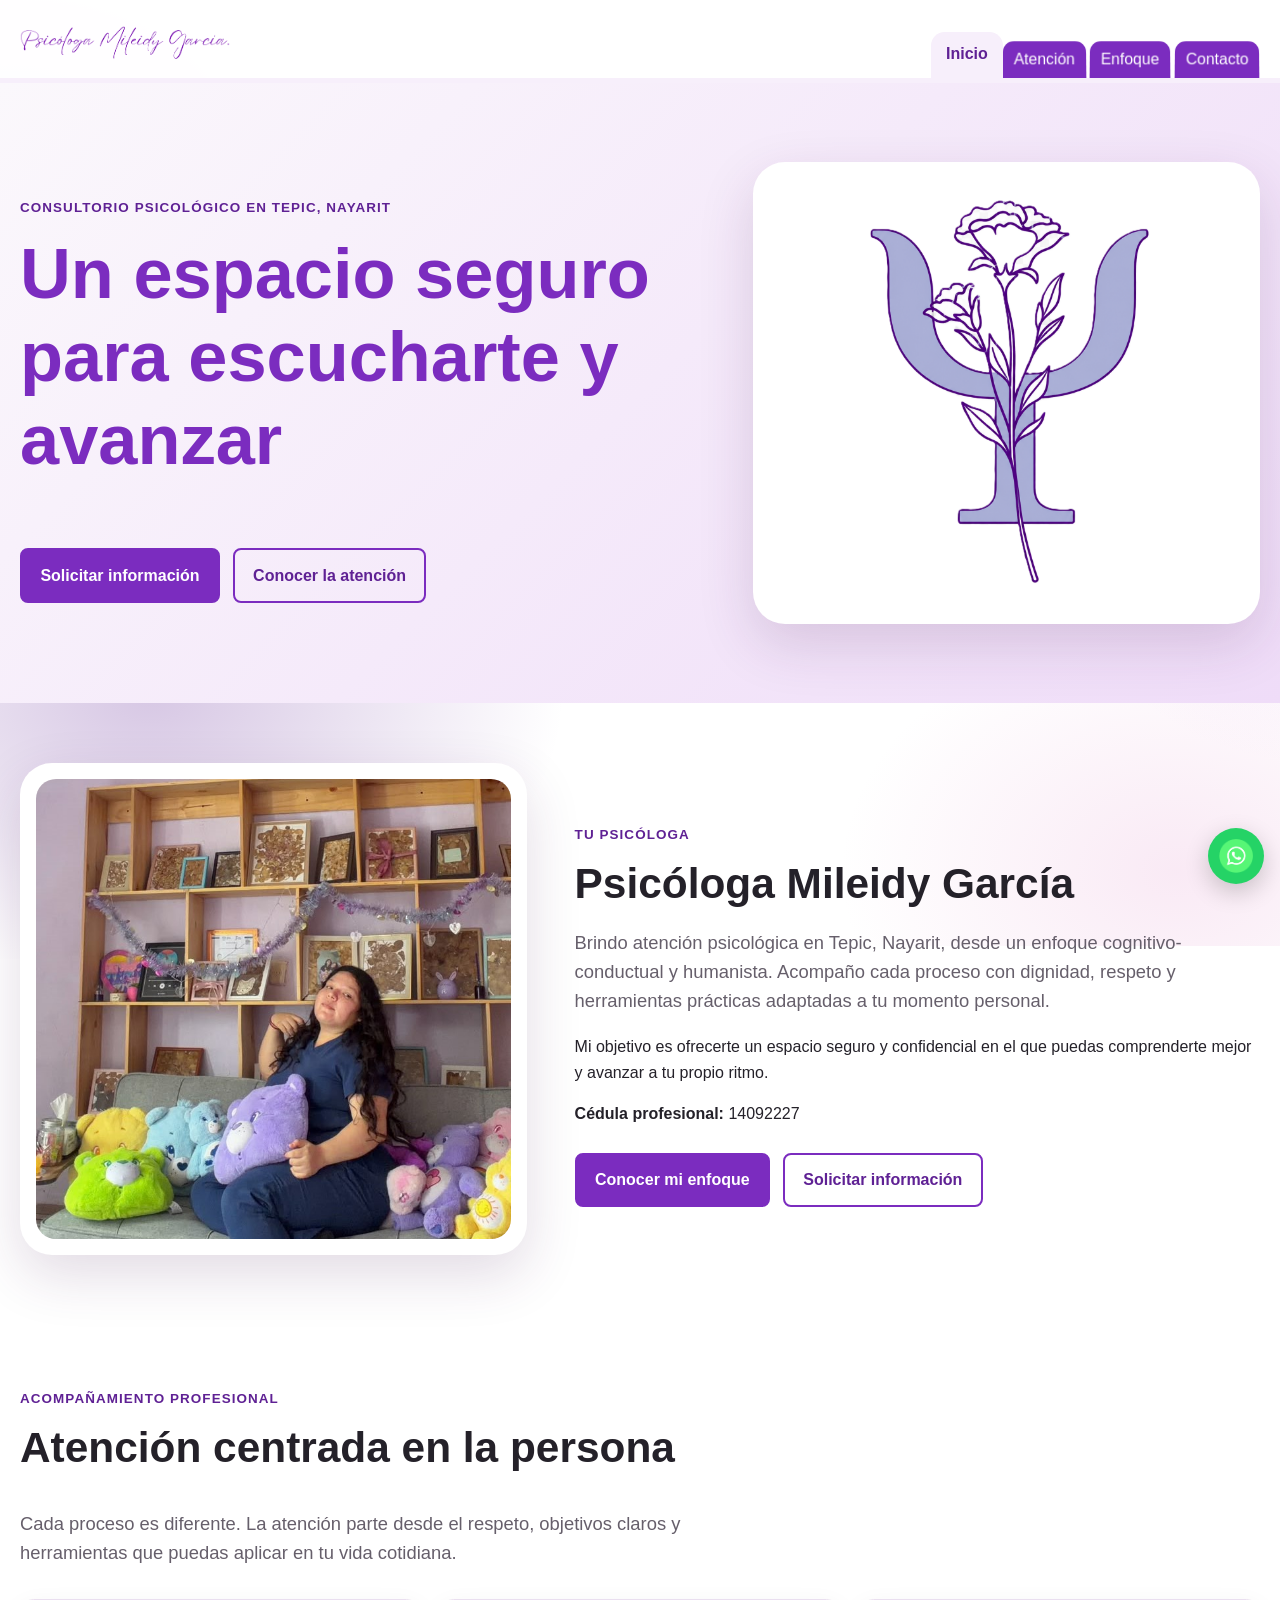
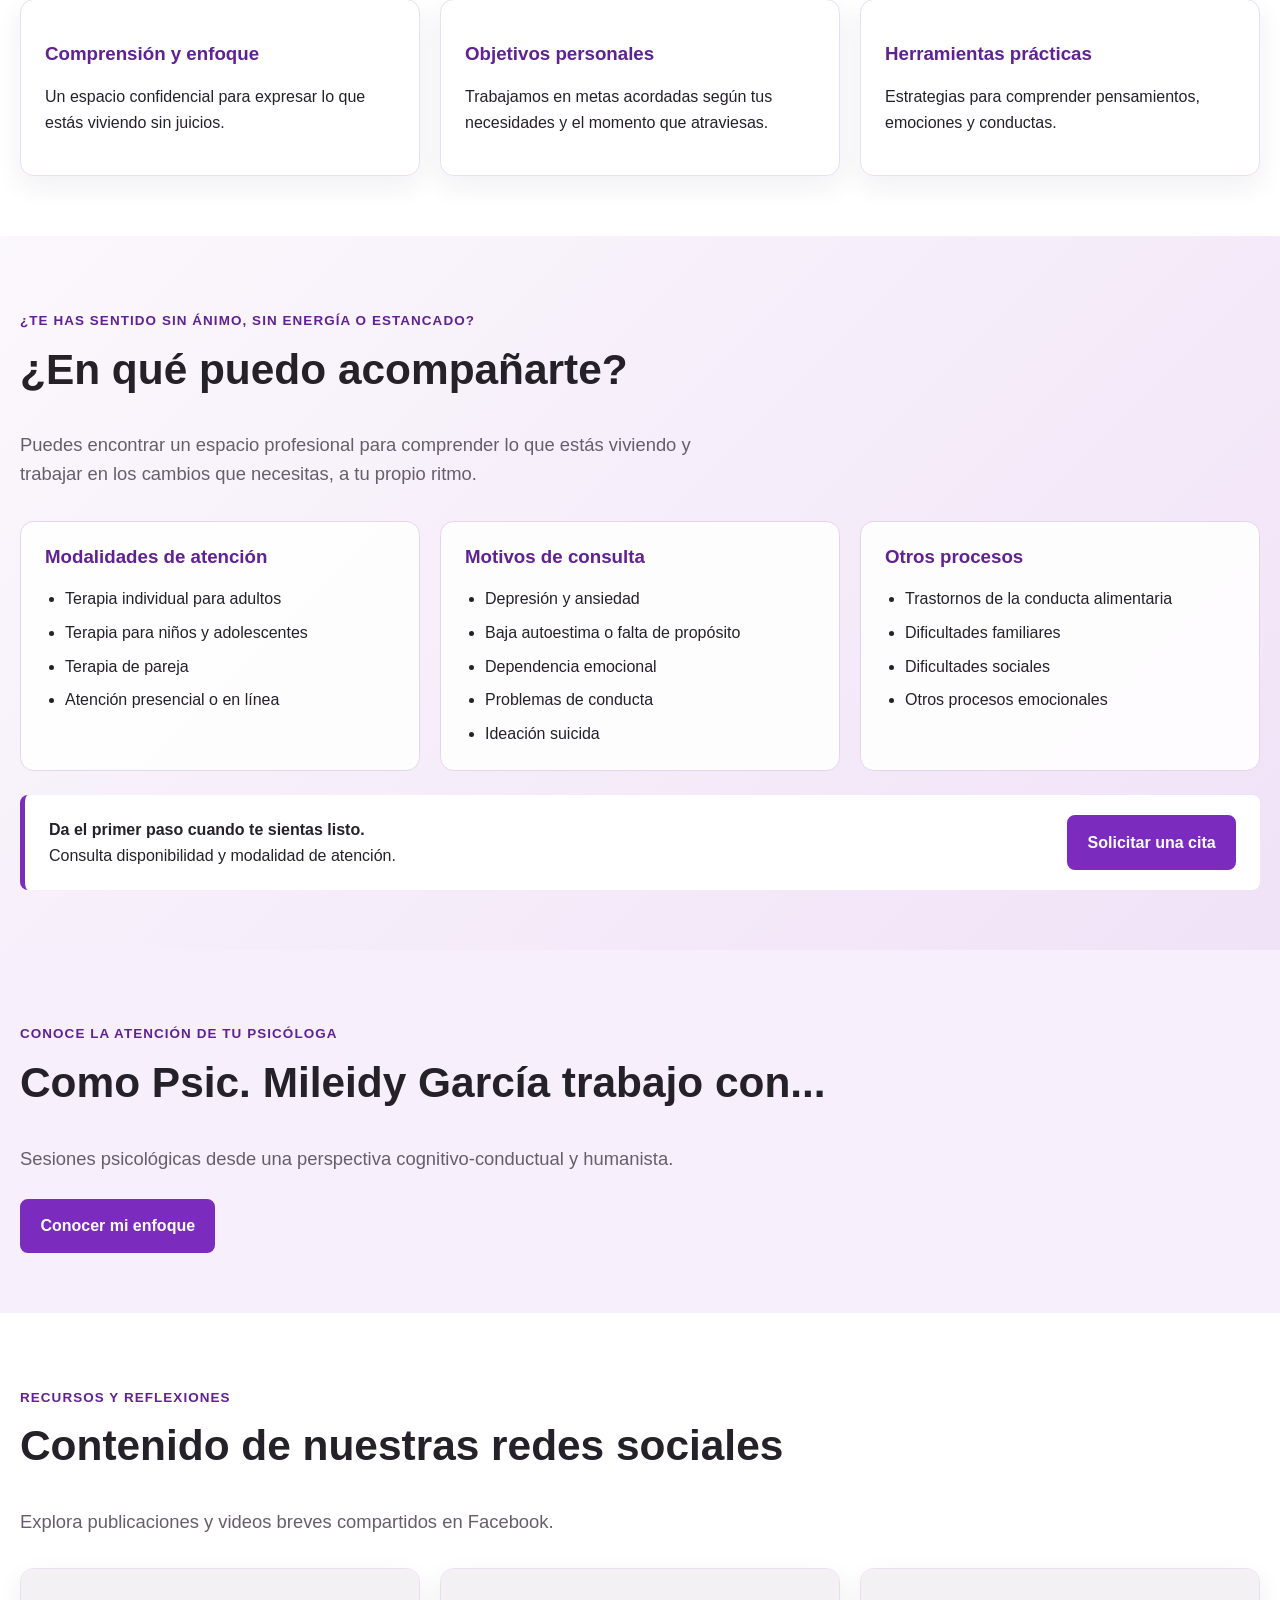
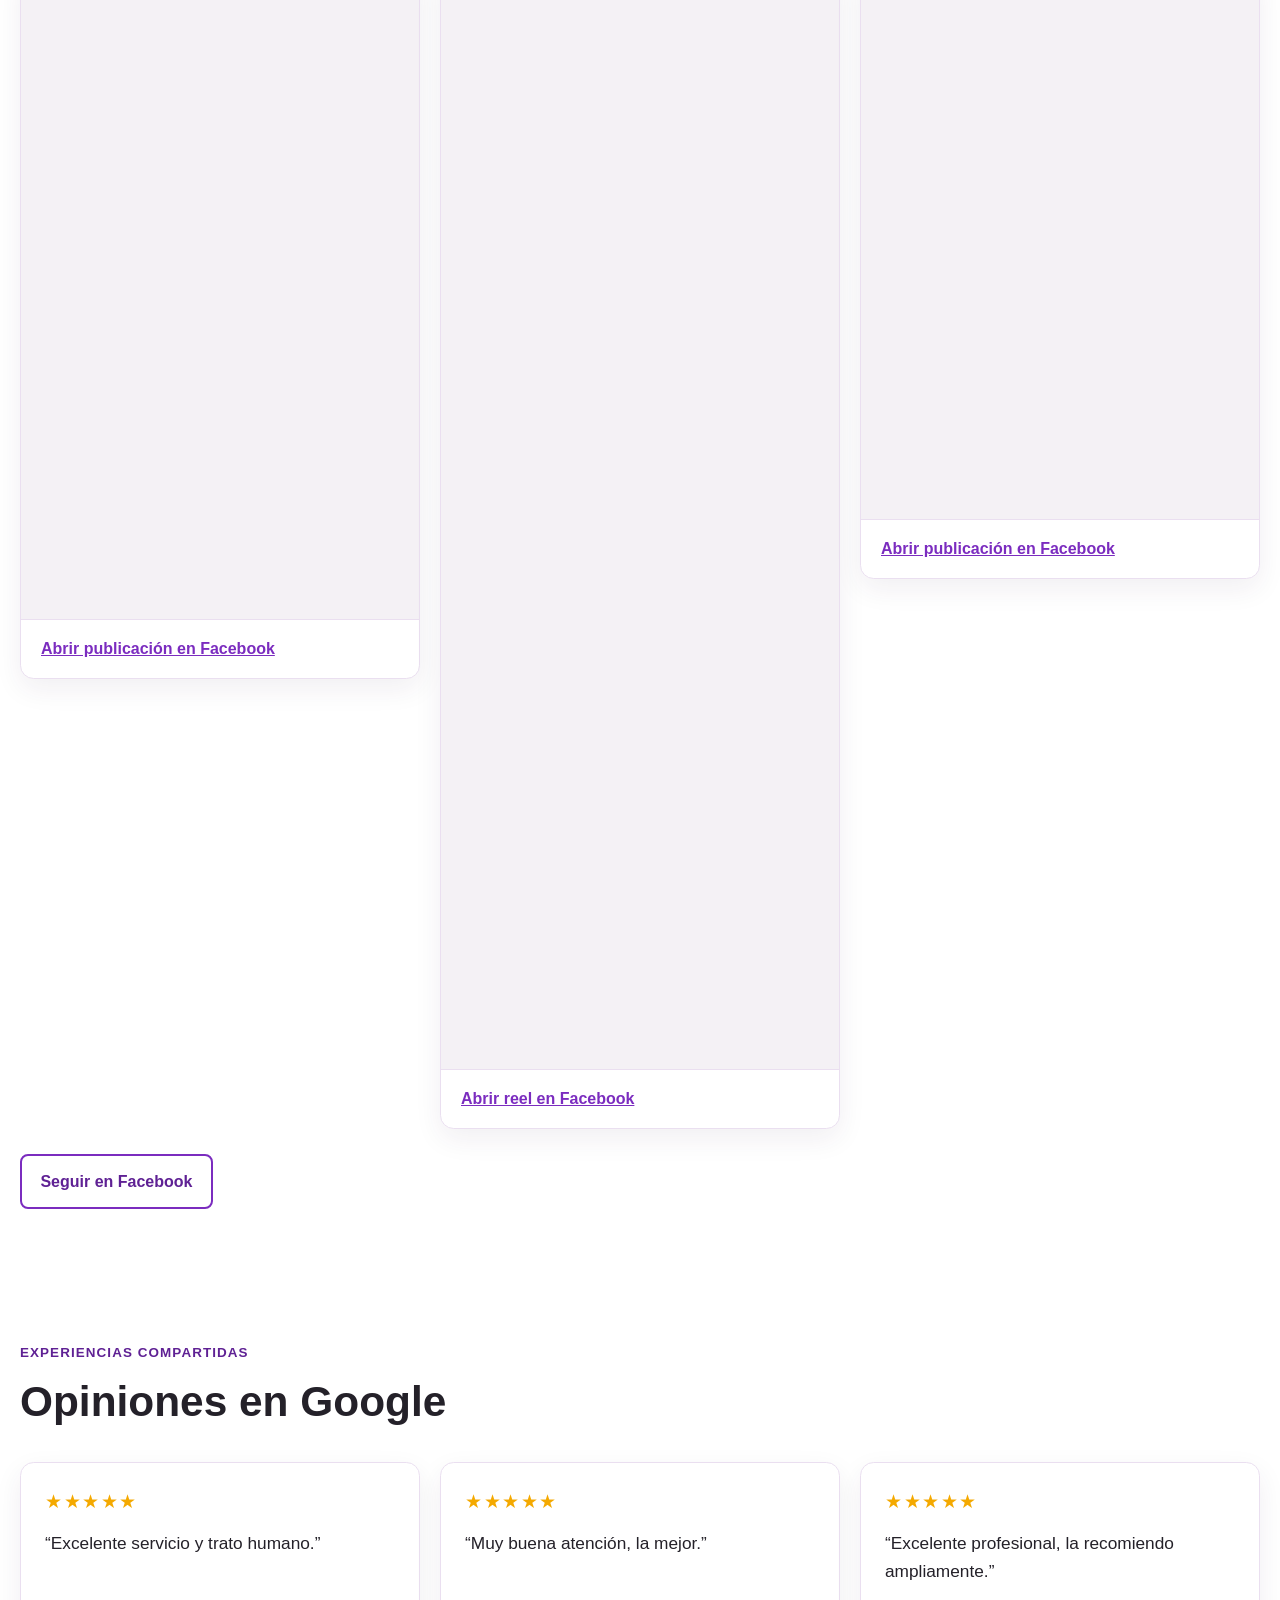
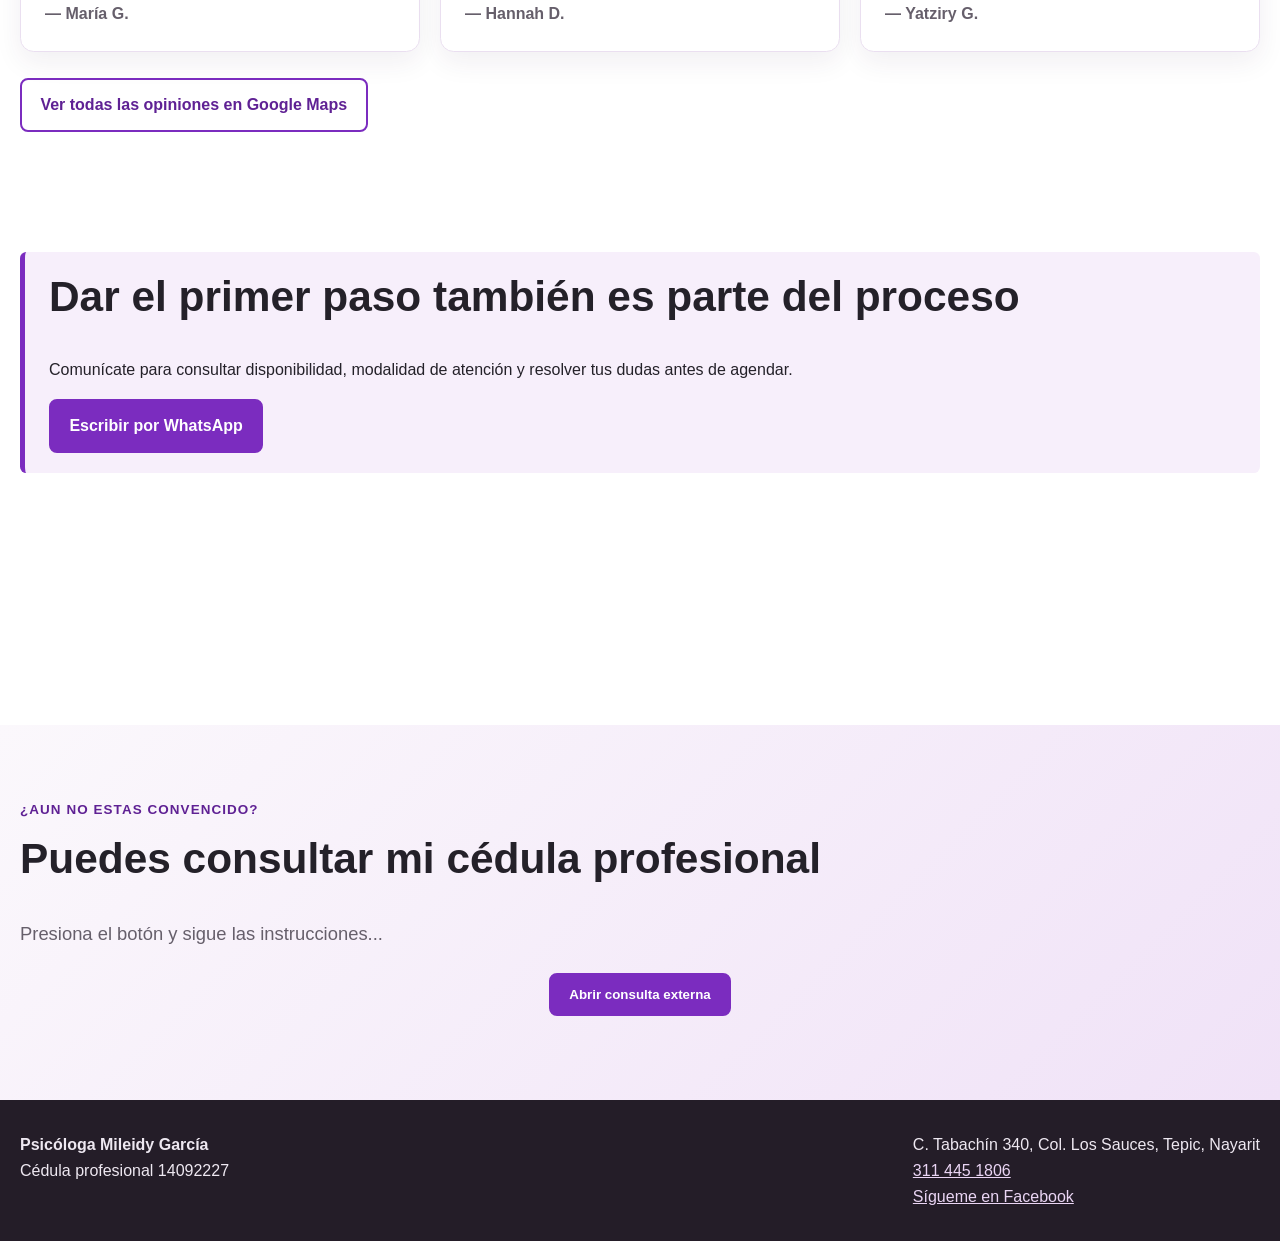
==== commit 4c580462: "Correccion orto" ====
--- a/index.html
+++ b/index.html
@@ -36,7 +36,7 @@
         <div>
           <p class="eyebrow">Consultorio psicológico en Tepic, Nayarit</p>
           <h1 id="bienvenida">Un espacio seguro para escucharte y avanzar</h1>
-          <p class="lead">Soy la Psicóloga Mileidy García. Brindo atención psicológica con un enfoque cognitivo-conductual y humanista, adaptado a tus necesidades y a tu proceso personal.</p>
+          <br>
           <div class="actions"><a class="button" href="contacto.html#cita">Solicitar información</a><a class="button secondary" href="atencion.html">Conocer la atención</a></div>
         </div>
         <div class="portrait"><img src="Imagenes/contenido.png" alt="Ilustración representativa del consultorio de la Psicóloga Mileidy García"></div>
@@ -48,7 +48,7 @@
         <div class="presentation-text">
           <p class="eyebrow">Tu psicóloga</p>
           <h2>Psicóloga Mileidy García</h2>
-          <p class="lead">Brindo atención psicológica en Tepic, Nayarit, desde un enfoque cognitivo-conductual y humanista. Acompaño cada proceso con escucha, respeto y herramientas prácticas adaptadas a tu momento personal.</p>
+          <p class="lead">Brindo atención psicológica en Tepic, Nayarit, desde un enfoque cognitivo-conductual y humanista. Acompaño cada proceso con dignidad, respeto y herramientas prácticas adaptadas a tu momento personal.</p>
           <p>Mi objetivo es ofrecerte un espacio seguro y confidencial en el que puedas comprenderte mejor y avanzar a tu propio ritmo.</p>
           <p><strong>Cédula profesional:</strong> 14092227</p>
           <div class="actions"><a class="button" href="enfoque.html">Conocer mi enfoque</a><a class="button secondary" href="contacto.html#cita">Solicitar información</a></div>
@@ -58,9 +58,9 @@
     <section class="section">
       <p class="eyebrow">Acompañamiento profesional</p>
       <h2>Atención centrada en la persona</h2>
-      <p class="lead">Cada proceso es diferente. La atención parte de una escucha respetuosa, objetivos claros y herramientas que puedas aplicar en tu vida cotidiana.</p>
+      <p class="lead">Cada proceso es diferente. La atención parte desde el respeto, objetivos claros y herramientas que puedas aplicar en tu vida cotidiana.</p>
       <div class="cards">
-        <article class="card"><h3>Escucha y comprensión</h3><p>Un espacio confidencial para expresar lo que estás viviendo sin juicios.</p></article>
+        <article class="card"><h3>Comprensión y enfoque</h3><p>Un espacio confidencial para expresar lo que estás viviendo sin juicios.</p></article>
         <article class="card"><h3>Objetivos personales</h3><p>Trabajamos en metas acordadas según tus necesidades y el momento que atraviesas.</p></article>
         <article class="card"><h3>Herramientas prácticas</h3><p>Estrategias para comprender pensamientos, emociones y conductas.</p></article>
       </div>
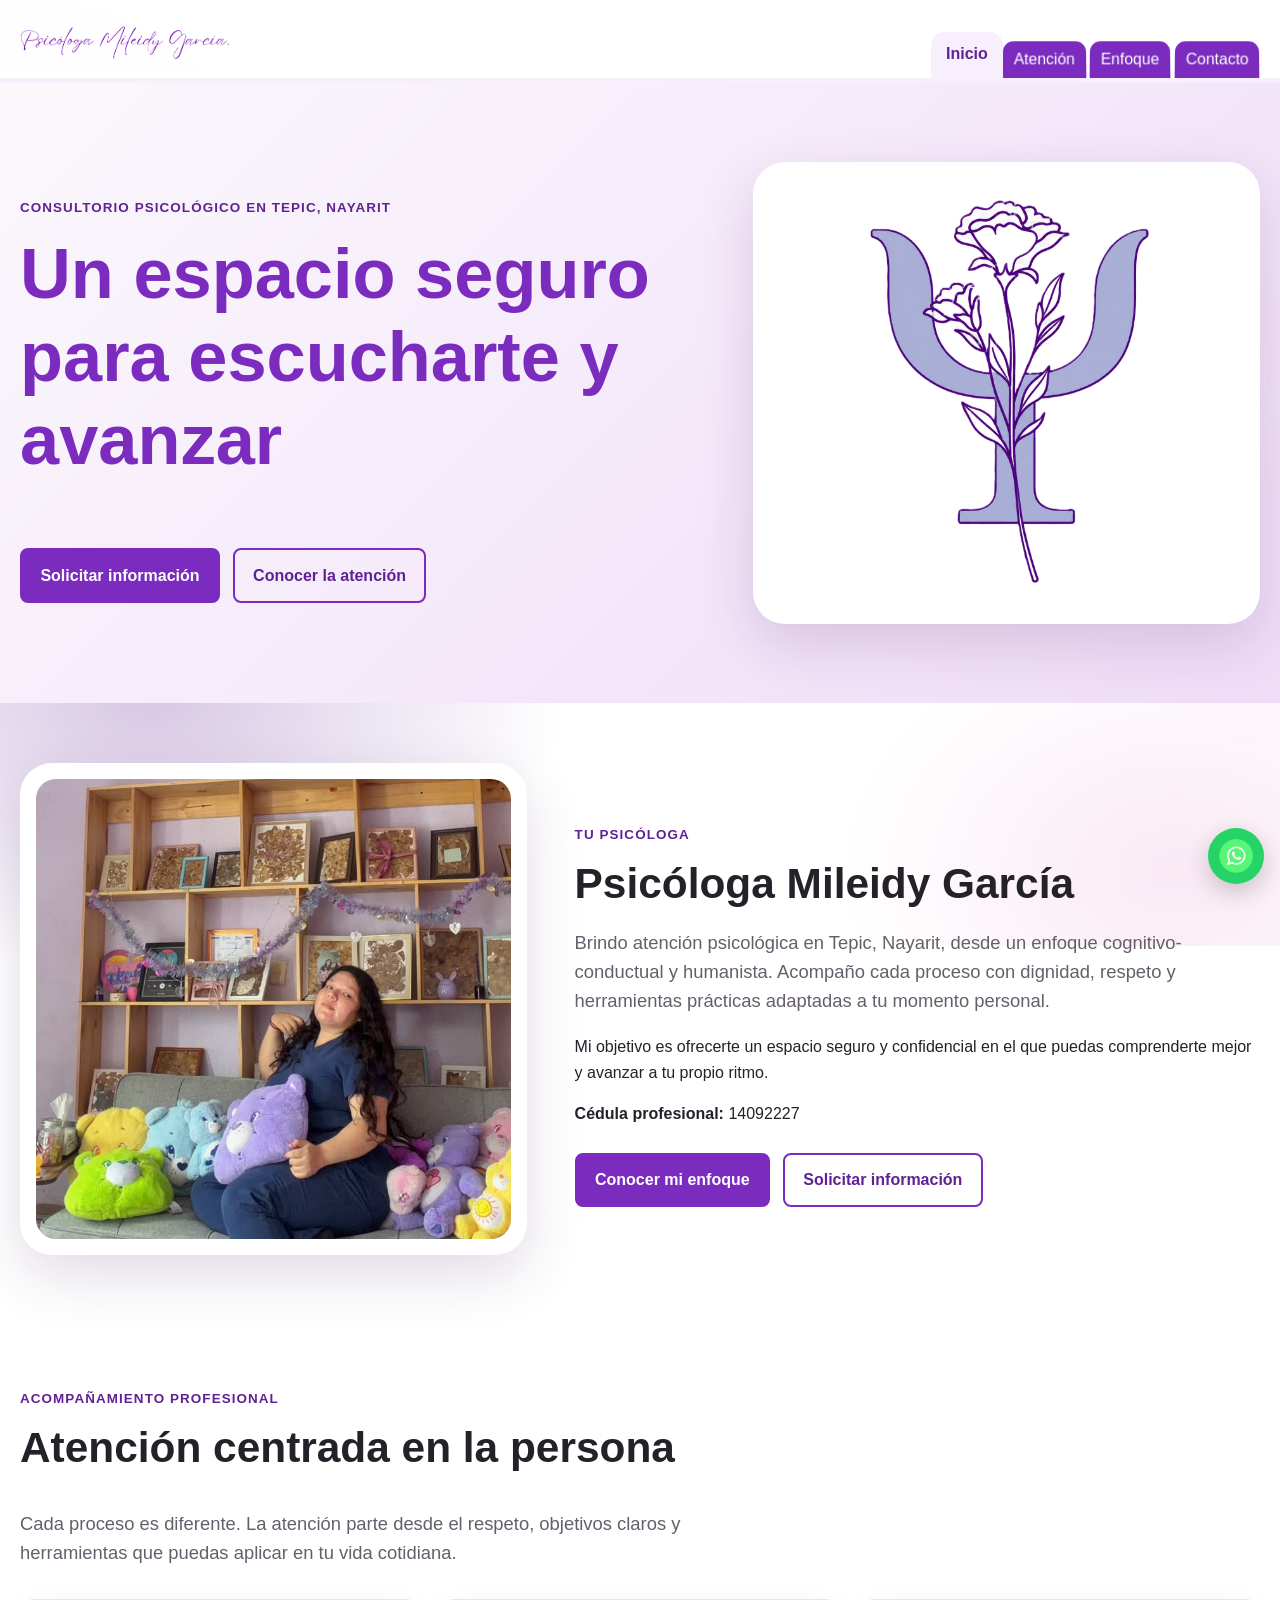
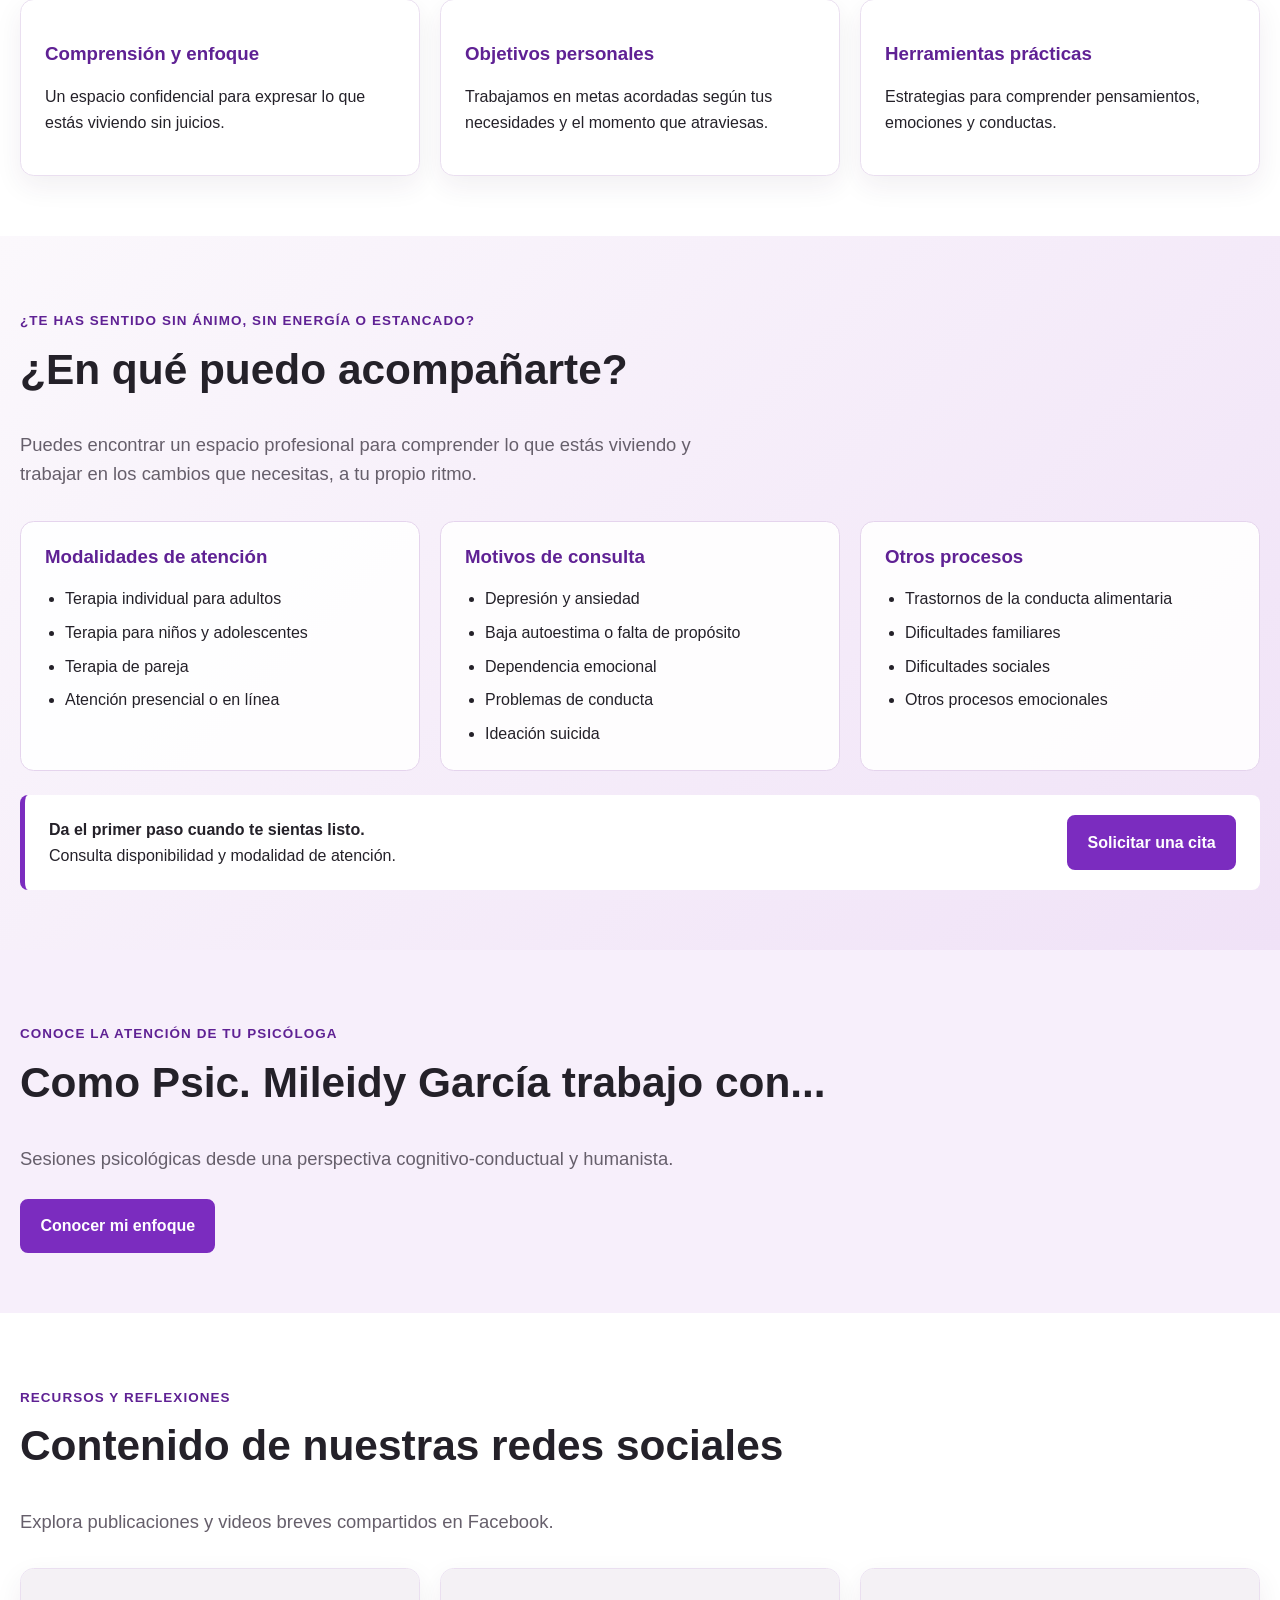
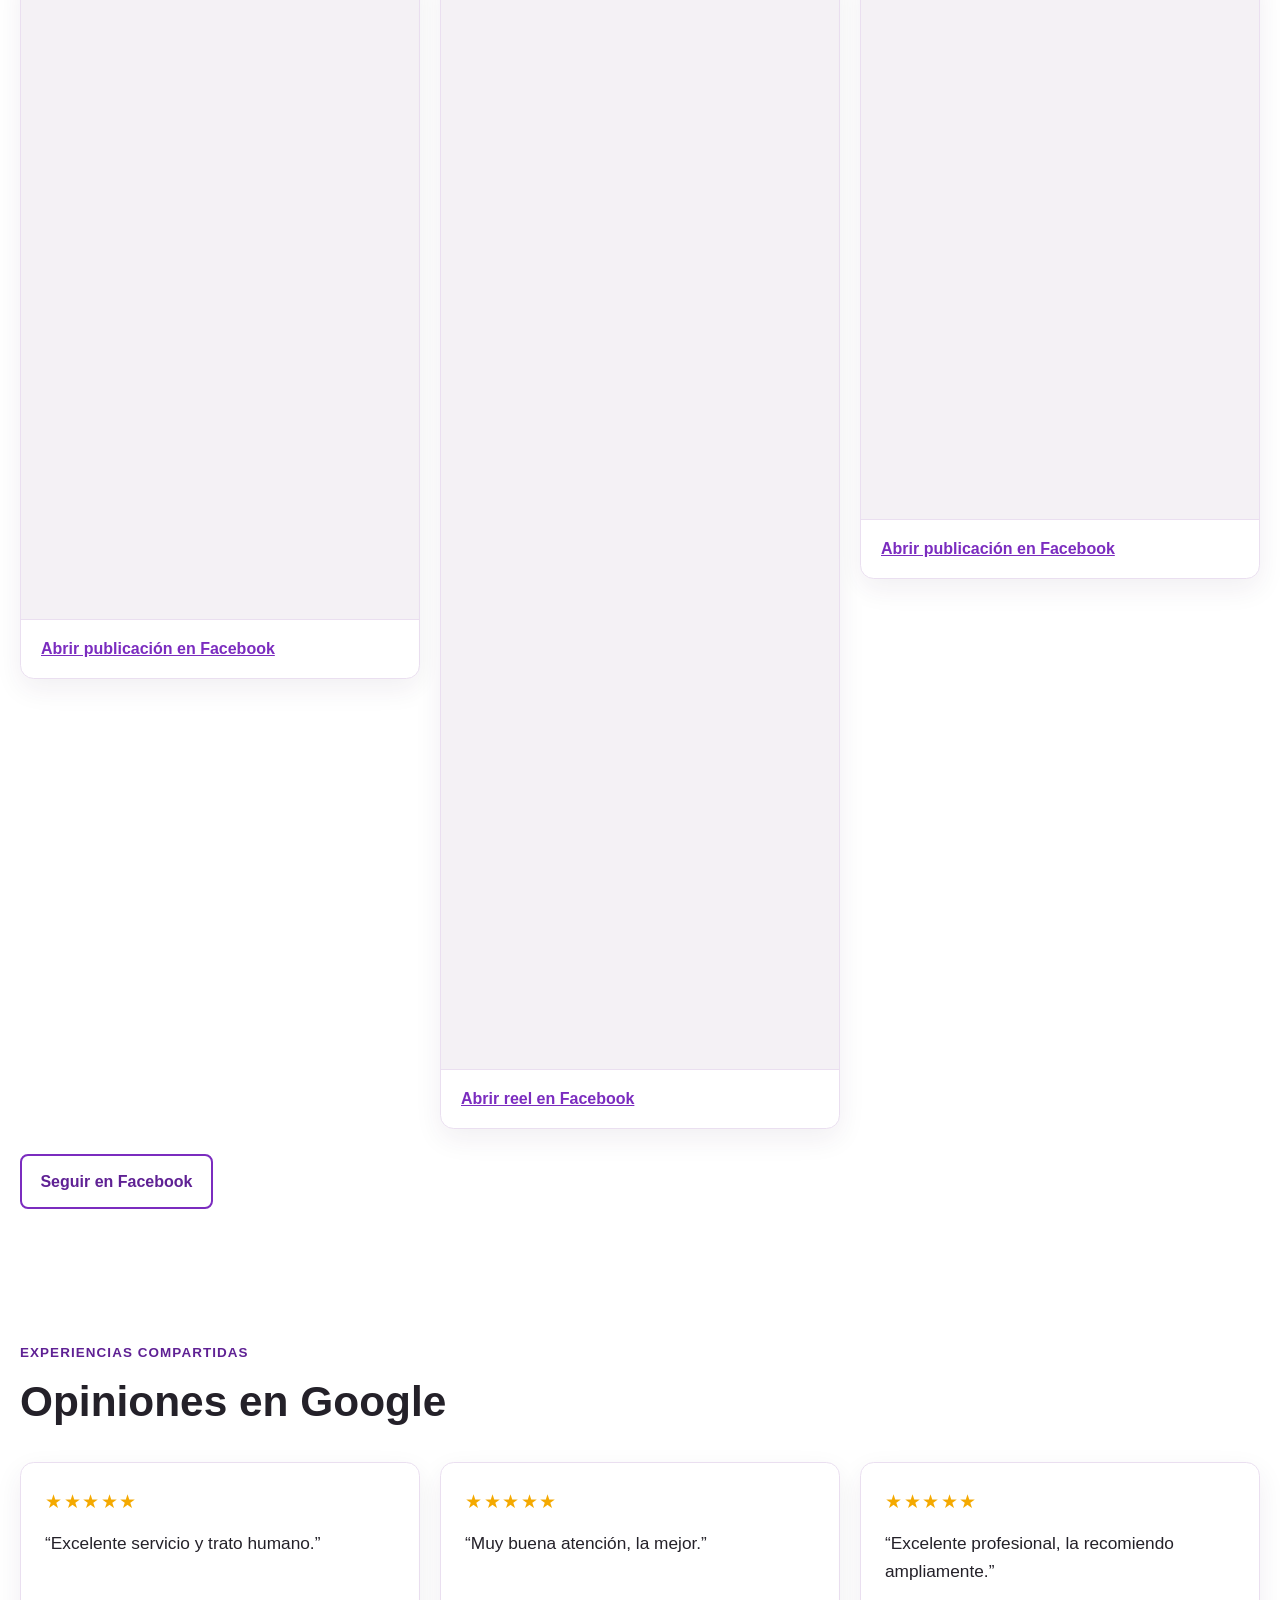
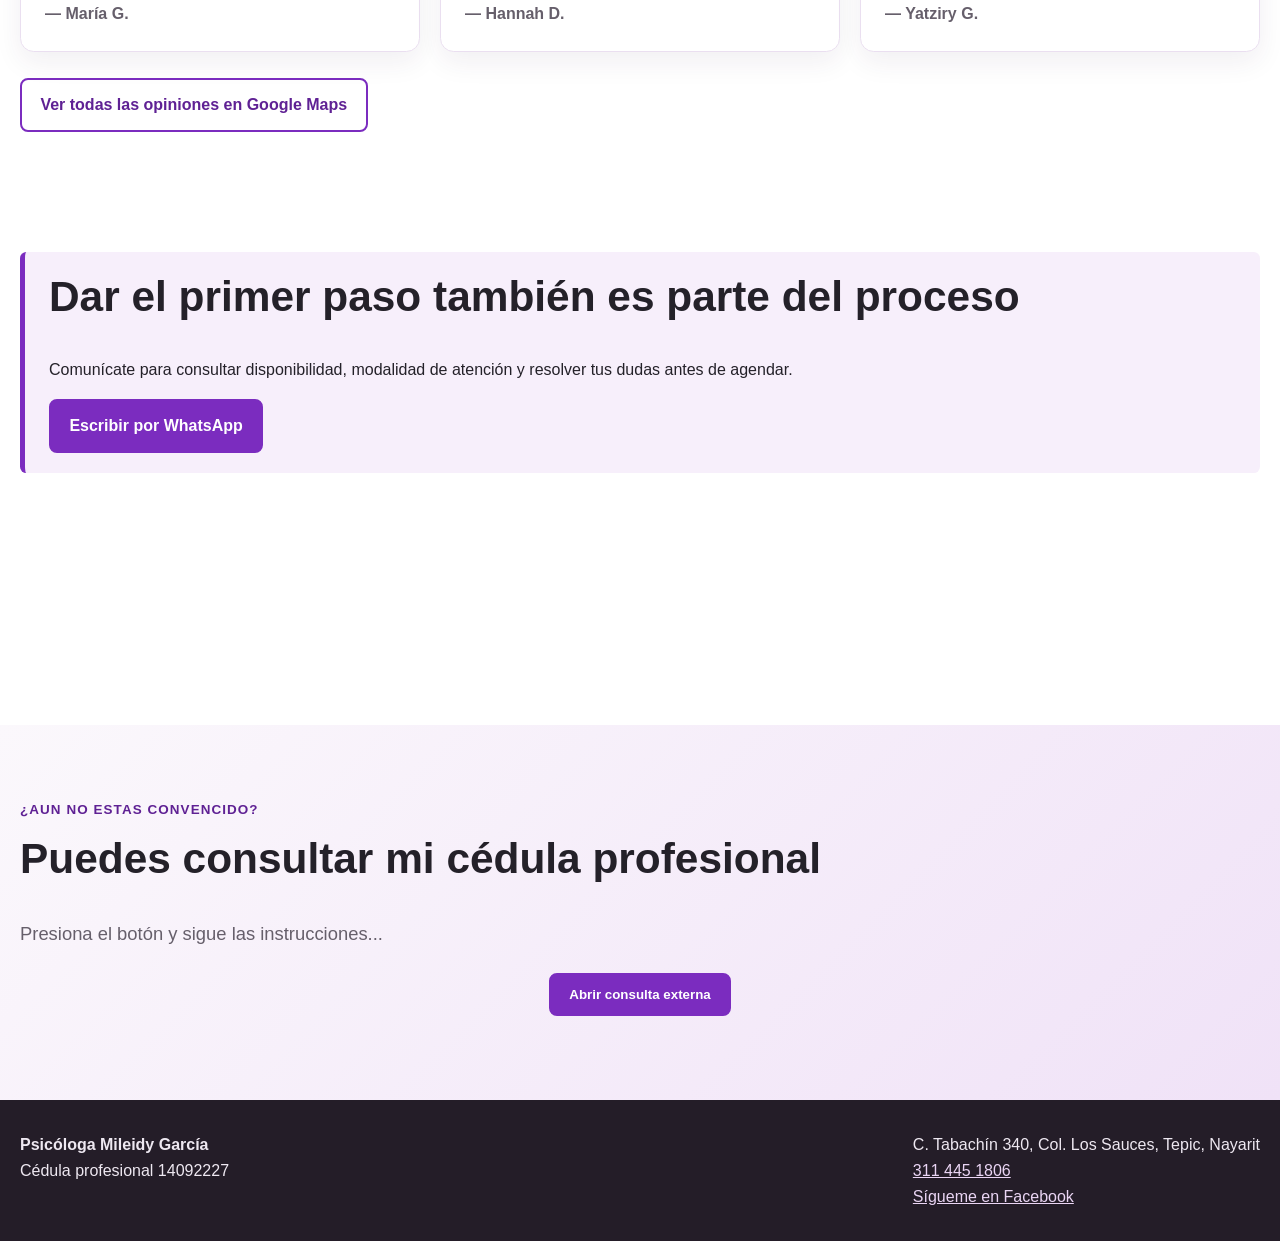
==== commit 0b695af6: "Correcciones" ====
--- a/index.html
+++ b/index.html
@@ -19,6 +19,7 @@
     .consulta-toast { position: fixed; left: 50%; transform: translateX(-50%); bottom: 20px; background: rgba(0,0,0,0.85); color: #fff; padding: 0.6rem 1rem; border-radius: 6px; font-size: 0.95rem; z-index: 1300; display: none; }
     .consulta-toast.show { display: block; }
   </style>
+  <script src="Javascript/seguridad.js"></script>
 </head>
 <body>
   <a class="skip-link" href="#contenido">Saltar al contenido</a>
--- a/Estilos/sitio.css
+++ b/Estilos/sitio.css
@@ -275,8 +275,10 @@
 }
 
 /* ===== Transición con deslizamiento lateral entre páginas ===== */
-/* Fallback universal (Firefox y navegadores sin View Transitions):
-   el contenido de cada página entra deslizándose desde la derecha. */
+/* El deslizamiento de entrada corre siempre desde aquí, haya o no
+   transición nativa: Chrome descarta la suya cuando la página que entra
+   tarda en pintar —le pasa a las más pesadas— y antes eso dejaba esas
+   navegaciones sin animación alguna. */
 @media (prefers-reduced-motion: no-preference) {
   body { overflow-x: clip; }                   /* evita la barra horizontal durante el deslizamiento */
   main { animation: page-enter .8s cubic-bezier(.22, .61, .36, 1) both; }
@@ -287,21 +289,22 @@
   to   { opacity: 1; transform: translateX(0); }
 }
 
-/* Navegadores con View Transitions (Chrome, Edge, Safari):
-   la página anterior sale hacia la izquierda y la nueva entra desde la
-   derecha; el encabezado con el menú permanece fijo. */
+/* Navegadores con View Transitions (Chrome, Edge, Safari): la página
+   anterior sale hacia la izquierda y el encabezado con el menú permanece
+   fijo. La que entra solo se funde, sin desplazarse: de deslizarla ya se
+   encarga page-enter, y si aquí también se moviera, el recorrido se
+   vería doble. */
 @supports (view-transition-name: none) {
   @view-transition { navigation: auto; }
 
-  main { animation: none; }                    /* la transición nativa se encarga */
   .site-header { view-transition-name: site-header; }
 
   ::view-transition-old(root) { animation: vt-slide-out .55s cubic-bezier(.55, .06, .68, .19) both; }
-  ::view-transition-new(root) { animation: vt-slide-in  .7s  cubic-bezier(.22, .61, .36, 1) both; }
+  ::view-transition-new(root) { animation: vt-fade-in .45s ease both; }
 }
 
 @keyframes vt-slide-out { to   { opacity: 0; transform: translateX(-8%); } }
-@keyframes vt-slide-in  { from { opacity: 0; transform: translateX(8%); } }
+@keyframes vt-fade-in   { from { opacity: 0; } }
 
 /* Respeta la preferencia de menos movimiento */
 @media (prefers-reduced-motion: reduce) {
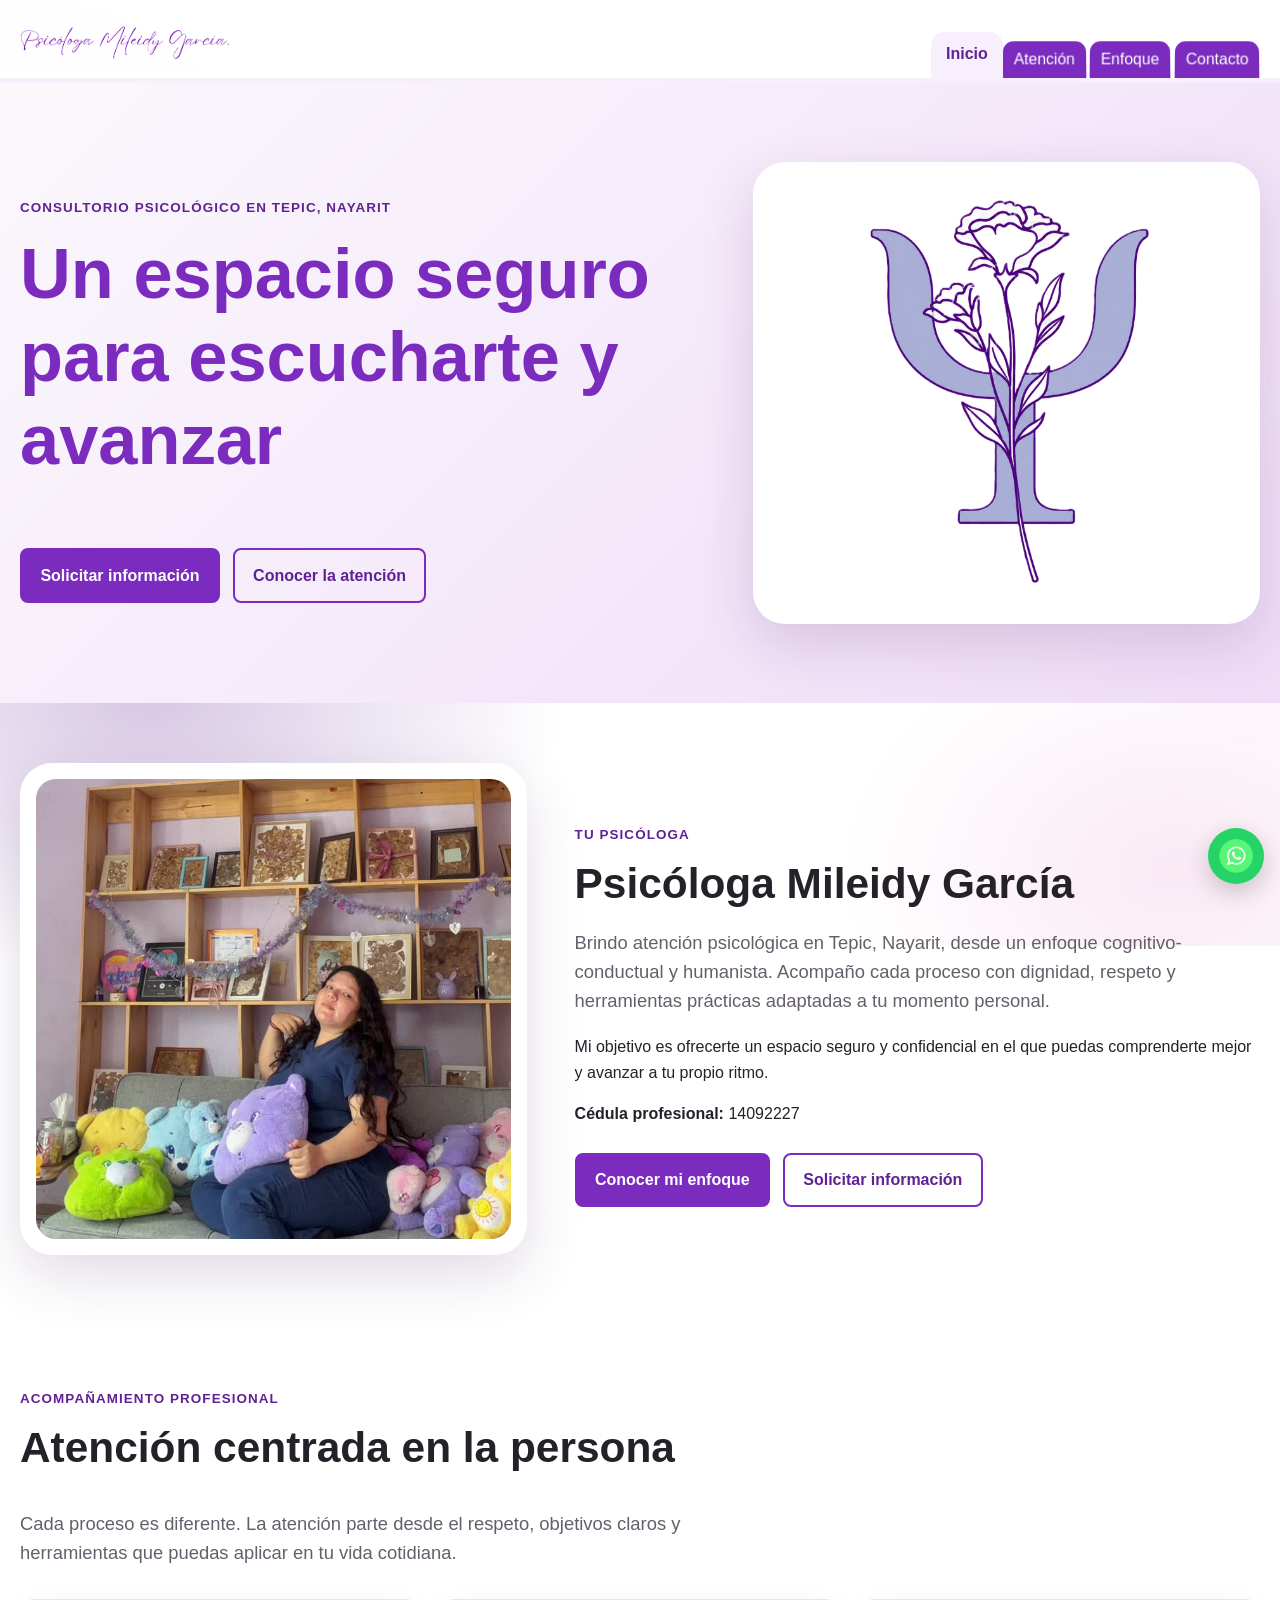
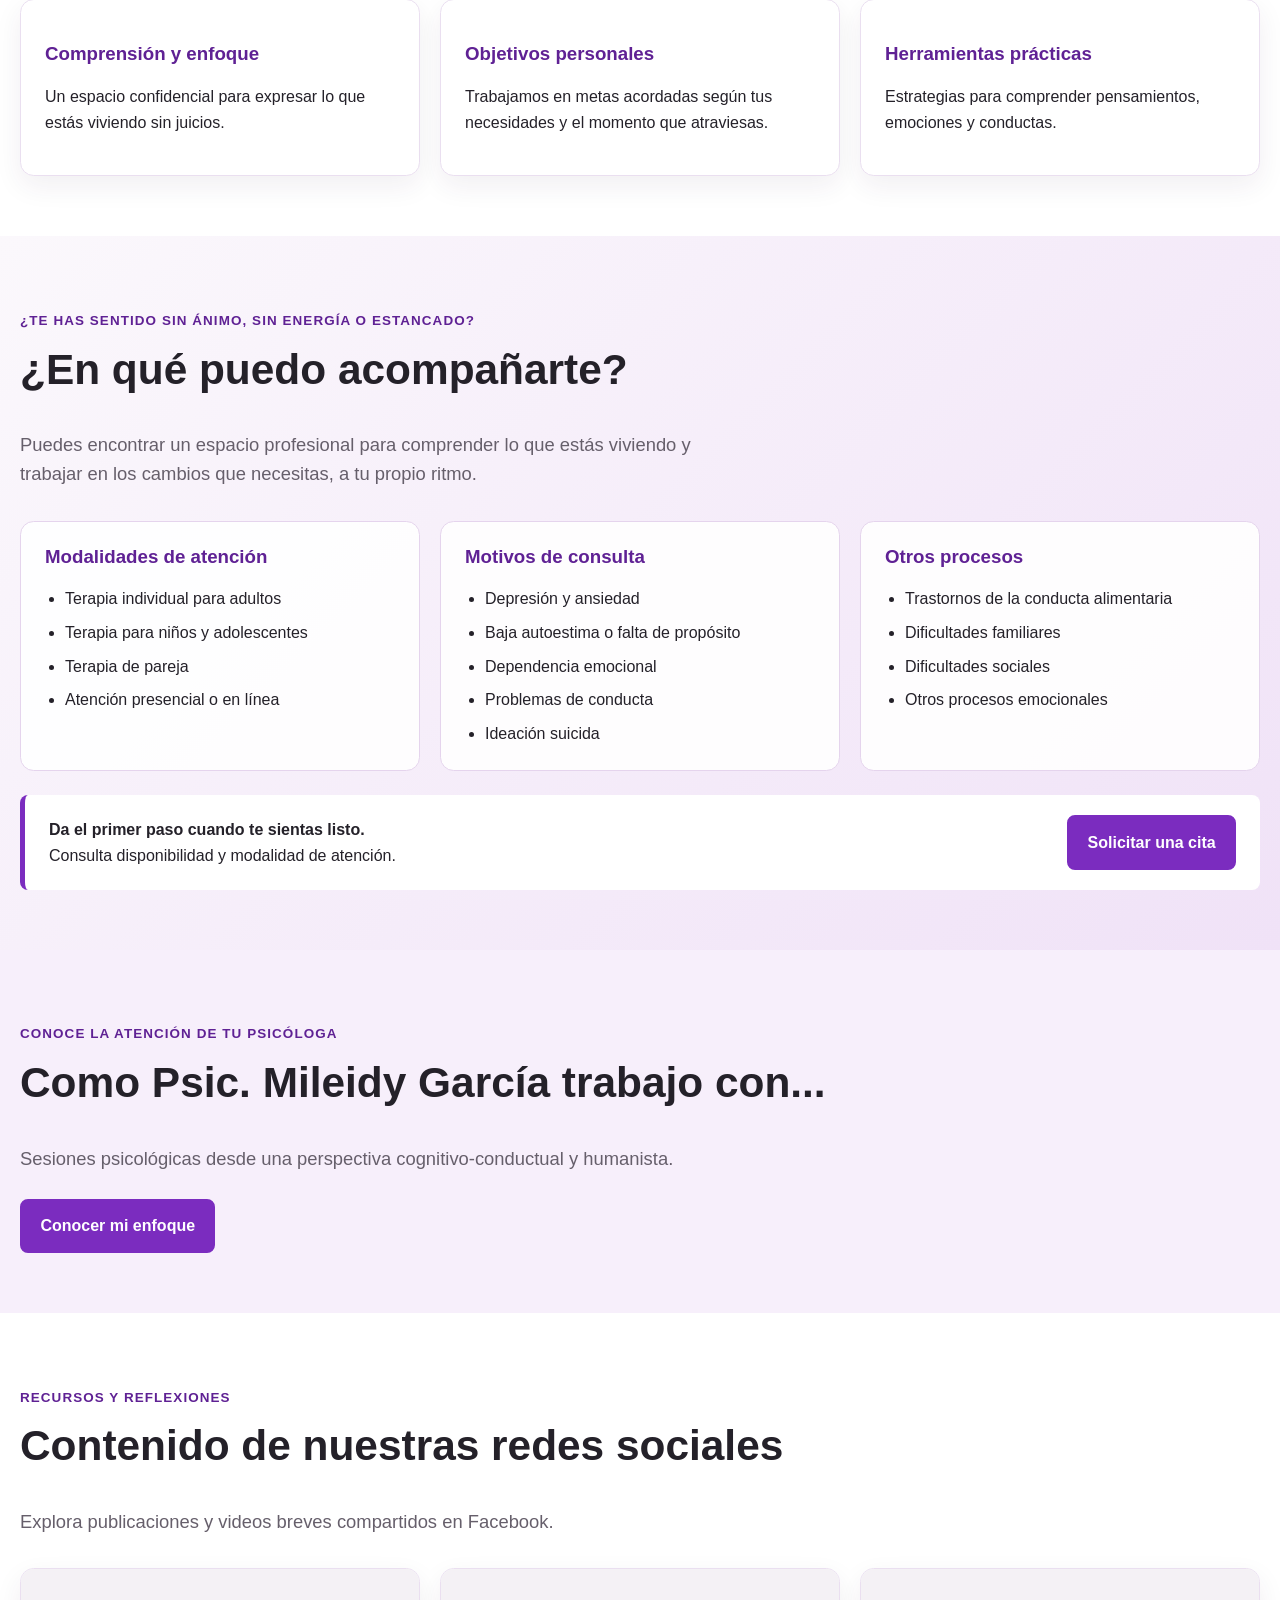
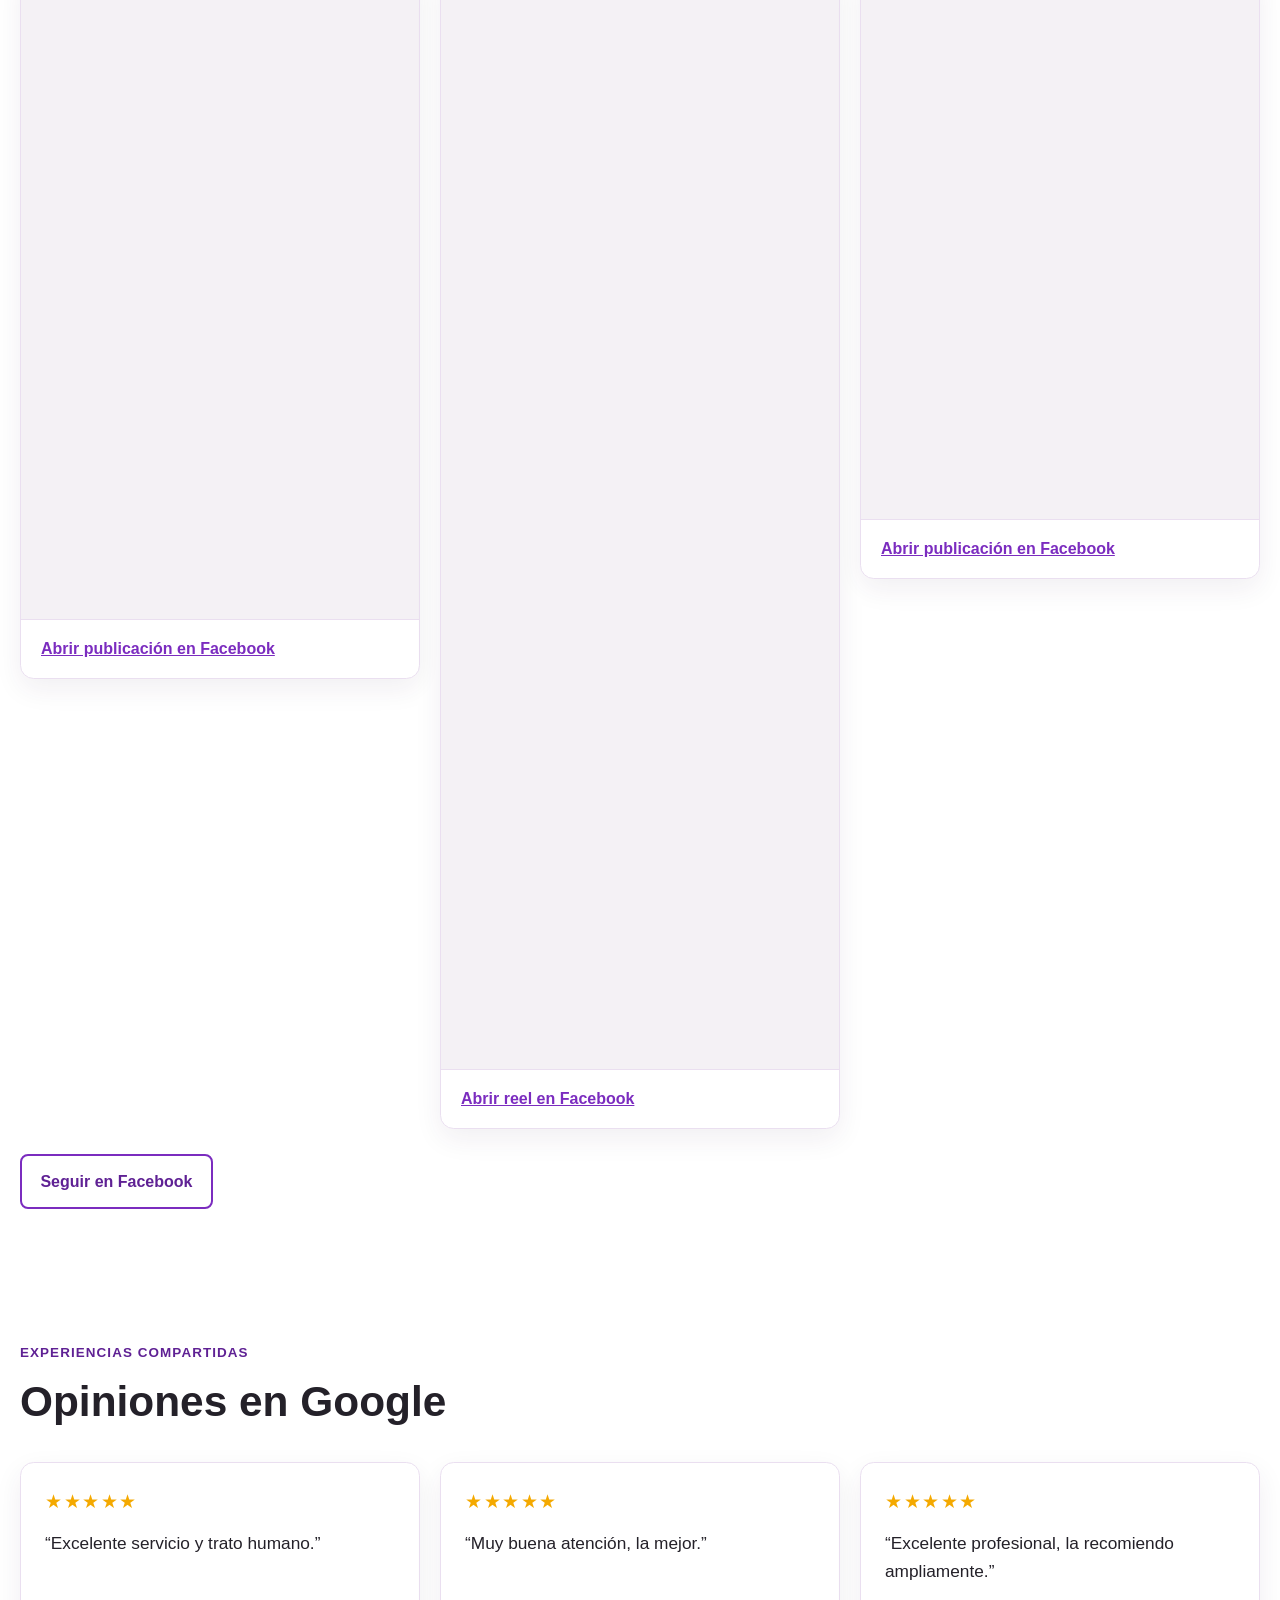
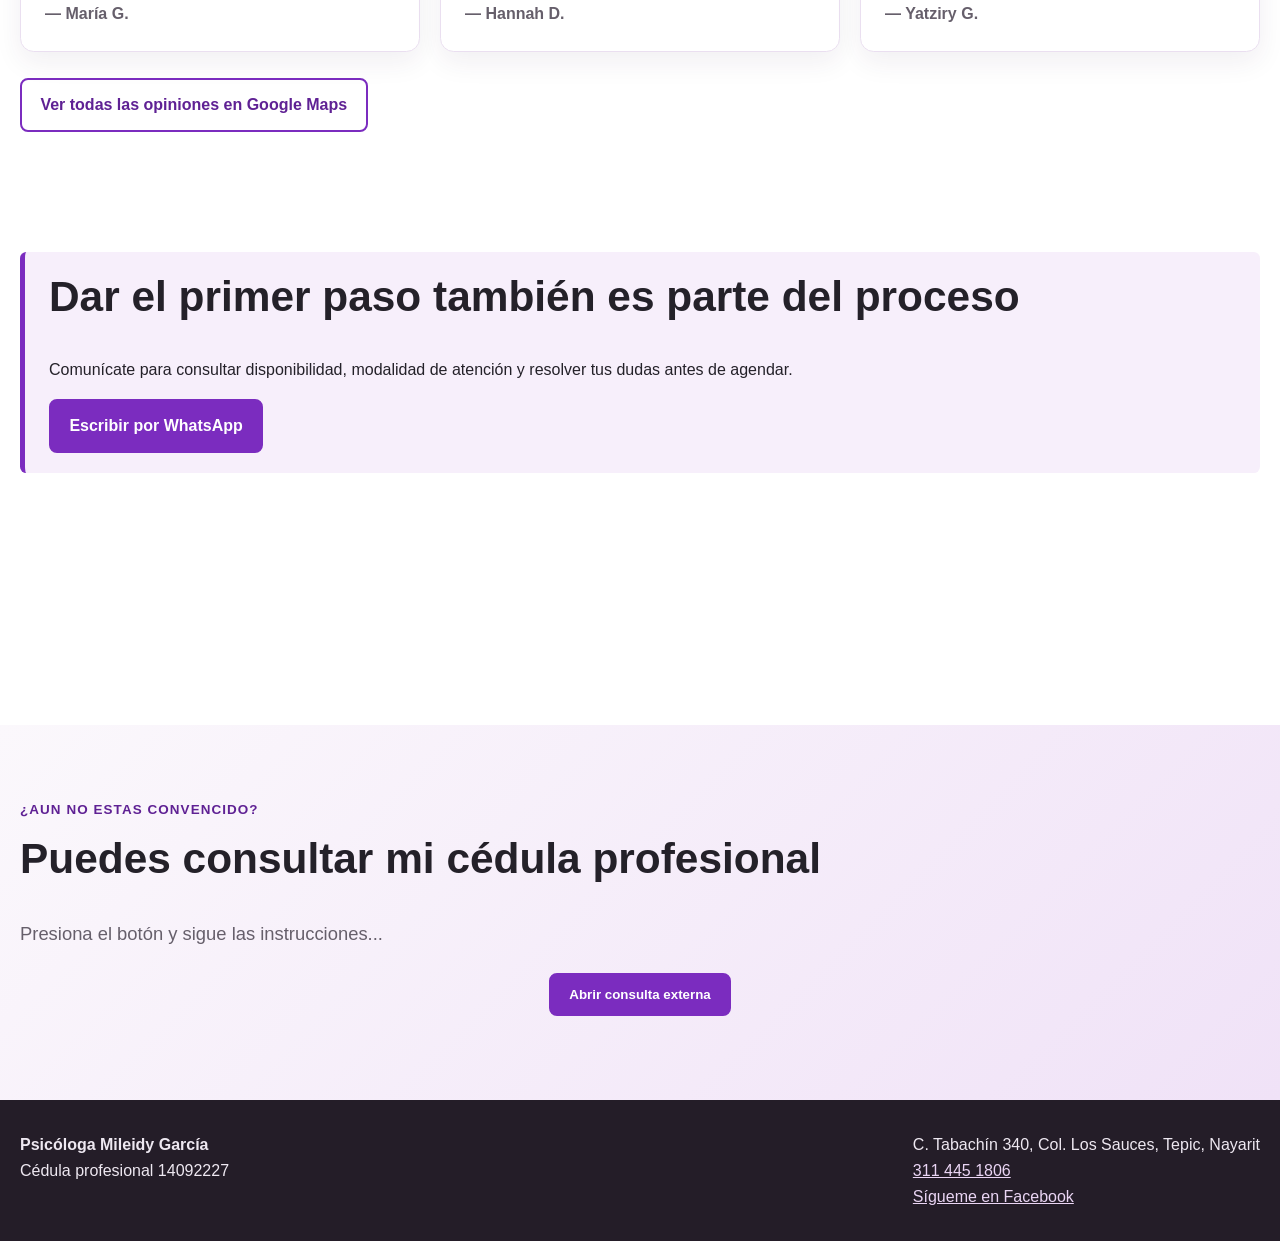
==== commit 8d8324a2: "Octubre" ====
--- a/index.html
+++ b/index.html
@@ -18,6 +18,62 @@
     .modal-consulta .close { position: absolute; right: 8px; top: 6px; background: transparent; border: none; font-size: 1.6rem; padding: 6px; cursor: pointer; }
     .consulta-toast { position: fixed; left: 50%; transform: translateX(-50%); bottom: 20px; background: rgba(0,0,0,0.85); color: #fff; padding: 0.6rem 1rem; border-radius: 6px; font-size: 0.95rem; z-index: 1300; display: none; }
     .consulta-toast.show { display: block; }
+  </style>
+  <!-- Popout de Halloween (octubre). Todo usa el prefijo hw- para no afectar el resto del sitio. -->
+  <link rel="preconnect" href="https://fonts.googleapis.com">
+  <link rel="preconnect" href="https://fonts.gstatic.com" crossorigin>
+  <link rel="stylesheet" href="https://fonts.googleapis.com/css2?family=Creepster&display=swap">
+  <style>
+    .hw-modal { --hw-night: #1d1030; --hw-plum: #3a1d55; --hw-pumpkin: #ff7a1a; --hw-ember: #ffb347; --hw-slime: #b6f36a; --hw-ghost: #f6eefe;
+      position: fixed; inset: 0; z-index: 1400; display: none; align-items: center; justify-content: center; padding: 16px; }
+    .hw-modal.hw-open { display: flex; }
+    .hw-backdrop { position: absolute; inset: 0; background: radial-gradient(circle at 50% 40%, rgba(58,29,85,.75), rgba(10,4,18,.88)); backdrop-filter: blur(3px); animation: hw-fade .4s ease both; }
+    .hw-dialog { position: relative; width: 100%; max-width: 420px; max-height: calc(100vh - 32px); display: flex; flex-direction: column;
+      background: linear-gradient(165deg, var(--hw-plum), var(--hw-night) 70%); color: var(--hw-ghost); border-radius: 22px; border: 2px solid rgba(255,122,26,.55);
+      box-shadow: 0 0 0 6px rgba(255,122,26,.08), 0 0 40px rgba(255,122,26,.35), 0 25px 60px rgba(0,0,0,.6); overflow: hidden;
+      animation: hw-rise .6s cubic-bezier(.2,1.3,.4,1) both; font-family: inherit; }
+    .hw-head { position: relative; text-align: center; padding: 18px 48px 10px; }
+    .hw-tag { display: inline-block; font-size: .72rem; letter-spacing: .14em; text-transform: uppercase; color: var(--hw-slime); background: rgba(182,243,106,.1); border: 1px dashed rgba(182,243,106,.5); padding: 3px 10px; border-radius: 999px; }
+    .hw-title { margin: 8px 0 0; font-family: 'Creepster', cursive; font-weight: 400; font-size: clamp(1.9rem, 7vw, 2.4rem); line-height: 1; letter-spacing: .04em; color: var(--hw-pumpkin);
+      text-shadow: 0 0 12px rgba(255,122,26,.6), 0 3px 0 #6b2a00; animation: hw-flicker 4s infinite; }
+    .hw-body { position: relative; padding: 4px 18px 0; overflow: auto; flex: 1 1 auto; scrollbar-width: thin; scrollbar-color: var(--hw-pumpkin) transparent; }
+    .hw-frame { position: relative; border-radius: 14px; padding: 4px; background: linear-gradient(135deg, var(--hw-pumpkin), #8e3bd6, var(--hw-slime)); }
+    .hw-frame img { display: block; width: 100%; max-height: 62vh; object-fit: contain; border-radius: 11px; background: #7a2d0b; }
+    .hw-foot { padding: 14px 18px 18px; display: flex; flex-direction: column; gap: 8px; text-align: center; }
+    .hw-cta { display: inline-flex; align-items: center; justify-content: center; gap: 8px; padding: 12px 18px; border-radius: 999px; font-weight: 700; text-decoration: none;
+      color: #2a1200; background: linear-gradient(180deg, var(--hw-ember), var(--hw-pumpkin)); box-shadow: 0 6px 0 #9c4100, 0 10px 20px rgba(255,122,26,.35); transition: transform .15s, box-shadow .15s; }
+    .hw-cta:hover, .hw-cta:focus-visible { transform: translateY(-2px); box-shadow: 0 8px 0 #9c4100, 0 14px 26px rgba(255,122,26,.45); color: #2a1200; }
+    .hw-cta:active { transform: translateY(3px); box-shadow: 0 3px 0 #9c4100; }
+    .hw-later { background: none; border: 0; color: rgba(246,238,254,.7); font: inherit; font-size: .9rem; cursor: pointer; text-decoration: underline dotted; padding: 4px; }
+    .hw-later:hover, .hw-later:focus-visible { color: var(--hw-slime); }
+    .hw-close { position: absolute; top: 12px; right: 12px; z-index: 3; width: 36px; height: 36px; border-radius: 50%; border: 1px solid rgba(246,238,254,.25); background: rgba(0,0,0,.25); color: var(--hw-ghost); font-size: 1.4rem; line-height: 1; cursor: pointer; transition: transform .2s, background .2s; }
+    .hw-close:hover, .hw-close:focus-visible { background: var(--hw-pumpkin); color: #2a1200; transform: rotate(90deg); }
+    .hw-modal :focus-visible { outline: 2px solid var(--hw-slime); outline-offset: 2px; }
+    /* Telaraña y araña colgante */
+    .hw-web { position: absolute; top: 0; left: 0; width: 86px; height: 86px; opacity: .35; pointer-events: none; z-index: 2; }
+    .hw-spider { position: absolute; top: 0; left: 64px; width: 2px; z-index: 2; pointer-events: none; transform-origin: top center; animation: hw-dangle 3.2s ease-in-out infinite; }
+    .hw-spider::before { content: ""; display: block; width: 1px; height: 46px; margin: 0 auto; background: rgba(246,238,254,.5); }
+    .hw-spider span { position: absolute; top: 42px; left: 50%; transform: translateX(-50%); font-size: 18px; filter: drop-shadow(0 2px 2px rgba(0,0,0,.5)); }
+    /* Murciélagos y destellos */
+    .hw-bat { position: absolute; z-index: 1; pointer-events: none; font-size: 22px; opacity: 0; filter: drop-shadow(0 0 6px rgba(142,59,214,.7)); }
+    .hw-bat.b1 { top: 18%; animation: hw-fly 9s linear 1s infinite; }
+    .hw-bat.b2 { top: 55%; font-size: 16px; animation: hw-fly 12s linear 4s infinite reverse; }
+    .hw-spark { position: absolute; bottom: -10px; width: 6px; height: 6px; border-radius: 50%; background: var(--hw-ember); box-shadow: 0 0 8px var(--hw-pumpkin); opacity: 0; pointer-events: none; animation: hw-ember 6s ease-in infinite; }
+    .hw-spark.s1 { left: 12%; animation-delay: .5s; } .hw-spark.s2 { left: 38%; animation-delay: 2.2s; background: var(--hw-slime); box-shadow: 0 0 8px var(--hw-slime); }
+    .hw-spark.s3 { left: 67%; animation-delay: 3.6s; } .hw-spark.s4 { left: 88%; animation-delay: 1.4s; background: #c98bff; box-shadow: 0 0 8px #8e3bd6; }
+    .hw-modal.hw-leaving .hw-dialog { animation: hw-vanish .35s ease-in both; }
+    .hw-modal.hw-leaving .hw-backdrop { animation: hw-fade .35s ease-in reverse both; }
+    @keyframes hw-fade { from { opacity: 0; } to { opacity: 1; } }
+    @keyframes hw-rise { from { opacity: 0; transform: translateY(40px) scale(.92) rotate(-2deg); } to { opacity: 1; transform: none; } }
+    @keyframes hw-vanish { to { opacity: 0; transform: translateY(-20px) scale(.9); filter: blur(6px); } }
+    @keyframes hw-flicker { 0%, 18%, 22%, 62%, 64%, 100% { opacity: 1; } 20%, 63% { opacity: .55; } }
+    @keyframes hw-dangle { 0%, 100% { transform: rotate(-6deg) scaleY(1); } 50% { transform: rotate(6deg) scaleY(1.25); } }
+    @keyframes hw-fly { 0% { left: -30px; opacity: 0; transform: translateY(0); } 10% { opacity: .9; } 50% { transform: translateY(-18px); } 90% { opacity: .9; } 100% { left: calc(100% + 30px); opacity: 0; transform: translateY(0); } }
+    @keyframes hw-ember { 0% { transform: translateY(0); opacity: 0; } 15% { opacity: .9; } 100% { transform: translateY(-260px) translateX(14px); opacity: 0; } }
+    @media (prefers-reduced-motion: reduce) {
+      .hw-modal *, .hw-modal *::before { animation: none !important; transition: none !important; }
+      .hw-bat, .hw-spark { display: none; }
+    }
   </style>
   <script src="Javascript/seguridad.js"></script>
 </head>
@@ -290,5 +346,90 @@
   </script>
   <footer class="site-footer"><div class="footer-wrap"><div><strong>Psicóloga Mileidy García</strong><br>Cédula profesional 14092227</div><div>C. Tabachín 340, Col. Los Sauces, Tepic, Nayarit<br><a href="tel:+523114451806">311 445 1806</a><br><a href="https://www.facebook.com/people/Psic%C3%B3loga-Mileidy-Garc%C3%ADa/61567197522178/" target="_blank" rel="noopener">Sígueme en Facebook</a></div><!-- Agenda oculta al público (API de Google Calendar sin funcionar). Para reactivar, quitar este comentario. <a class="footer-agenda" href="agenda.html" aria-label="Abrir agenda administrativa"><svg aria-hidden="true" viewBox="0 0 24 24" fill="none" stroke="currentColor" stroke-width="2" stroke-linecap="round" stroke-linejoin="round"><rect x="3" y="5" width="18" height="16" rx="2"></rect><path d="M16 3v4M8 3v4M3 10h18"></path><path d="M8 14h.01M12 14h.01M16 14h.01M8 18h.01M12 18h.01"></path></svg><span>Agenda</span></a> --></div></footer>
   <a class="whatsapp" href="https://wa.me/523114451806" target="_blank" rel="noopener" aria-label="Contactar por WhatsApp"><img src="Imagenes/ws.png" alt=""></a>
+
+  <!-- Popout de Halloween: se muestra una vez por sesión y solo hasta el 1 de noviembre -->
+  <div id="hw-modal" class="hw-modal" aria-hidden="true">
+    <div class="hw-backdrop" data-hw-close></div>
+    <div class="hw-dialog" role="dialog" aria-modal="true" aria-labelledby="hw-title" aria-describedby="hw-desc">
+      <svg class="hw-web" viewBox="0 0 100 100" aria-hidden="true" fill="none" stroke="#f6eefe" stroke-width="1.2">
+        <path d="M0 0 L100 0 M0 0 L95 45 M0 0 L70 75 M0 0 L45 95 M0 0 L0 100"/>
+        <path d="M22 0 Q20 10 21 9 Q14 15 10 22 Q9 20 0 22"/>
+        <path d="M48 0 Q44 18 44 20 Q32 30 31 34 Q20 40 20 44 Q8 45 0 48"/>
+        <path d="M76 0 Q70 26 69 31 Q52 46 50 52 Q34 62 32 68 Q14 70 0 75"/>
+      </svg>
+      <div class="hw-spider" aria-hidden="true"><span>🕷️</span></div>
+      <span class="hw-bat b1" aria-hidden="true">🦇</span>
+      <span class="hw-bat b2" aria-hidden="true">🦇</span>
+      <span class="hw-spark s1" aria-hidden="true"></span><span class="hw-spark s2" aria-hidden="true"></span>
+      <span class="hw-spark s3" aria-hidden="true"></span><span class="hw-spark s4" aria-hidden="true"></span>
+      <button type="button" class="hw-close" data-hw-close aria-label="Cerrar aviso de Halloween">×</button>
+      <div class="hw-head">
+        <span class="hw-tag">🎃 Solo en octubre</span>
+        <h2 class="hw-title" id="hw-title">¡Boo! Ven disfrazado</h2>
+      </div>
+      <div class="hw-body">
+        <div class="hw-frame">
+          <img src="Imagenes/october.jpeg" id="hw-desc" alt="Luce tus disfraces y gana la oportunidad de tener una sesión gratis. Todo el mes de octubre puedes venir caracterizado o disfrazado; habrá premios para los mejores disfraces. 1er lugar: una sesión gratuita. 2do: 10% en su consulta. 3ro: premio sorpresa. Citas al 311 445 1806.">
+        </div>
+      </div>
+      <div class="hw-foot">
+        <a class="hw-cta" href="https://wa.me/523114451806?text=%C2%A1Hola!%20Quiero%20agendar%20mi%20cita%20disfrazado%20%F0%9F%8E%83" target="_blank" rel="noopener">👻 Agendar mi cita disfrazado</a>
+        <button type="button" class="hw-later" data-hw-close>Me da miedo… quizás después</button>
+      </div>
+    </div>
+  </div>
+  <script>
+    (function () {
+      var modal = document.getElementById('hw-modal');
+      if (!modal) return;
+      // Fecha límite de la campaña: deja de mostrarse a partir del 1 de noviembre
+      var fin = new Date(2026, 10, 1);
+      var clave = 'hw-octubre-visto';
+      var visto = false;
+      try { visto = sessionStorage.getItem(clave) === '1'; } catch (e) {}
+      if (new Date() >= fin || visto) return;
+
+      var focoPrevio = null;
+      var overflowPrevio = '';
+      function abrir() {
+        focoPrevio = document.activeElement;
+        overflowPrevio = document.body.style.overflow;
+        modal.classList.add('hw-open');
+        modal.setAttribute('aria-hidden', 'false');
+        document.body.style.overflow = 'hidden';
+        var btn = modal.querySelector('.hw-close');
+        if (btn) btn.focus();
+        try { sessionStorage.setItem(clave, '1'); } catch (e) {}
+      }
+      function cerrar() {
+        if (!modal.classList.contains('hw-open') || modal.classList.contains('hw-leaving')) return;
+        modal.classList.add('hw-leaving');
+        var reducido = window.matchMedia && window.matchMedia('(prefers-reduced-motion: reduce)').matches;
+        setTimeout(function () {
+          modal.classList.remove('hw-open', 'hw-leaving');
+          modal.setAttribute('aria-hidden', 'true');
+          document.body.style.overflow = overflowPrevio;
+          if (focoPrevio && focoPrevio.focus) focoPrevio.focus();
+        }, reducido ? 0 : 340);
+      }
+      modal.addEventListener('click', function (e) {
+        if (e.target.closest('[data-hw-close]')) cerrar();
+      });
+      document.addEventListener('keydown', function (e) {
+        if (!modal.classList.contains('hw-open')) return;
+        if (e.key === 'Escape') cerrar();
+        // Mantener el foco dentro del popout
+        if (e.key === 'Tab') {
+          var f = modal.querySelectorAll('a[href], button');
+          var primero = f[0], ultimo = f[f.length - 1];
+          if (e.shiftKey && document.activeElement === primero) { e.preventDefault(); ultimo.focus(); }
+          else if (!e.shiftKey && document.activeElement === ultimo) { e.preventDefault(); primero.focus(); }
+        }
+      });
+      // Pequeña pausa para que la página se pinte antes del "susto"
+      // (no se espera a "load" para que los iframes de Facebook no lo retrasen)
+      setTimeout(abrir, 900);
+    })();
+  </script>
 </body>
 </html>
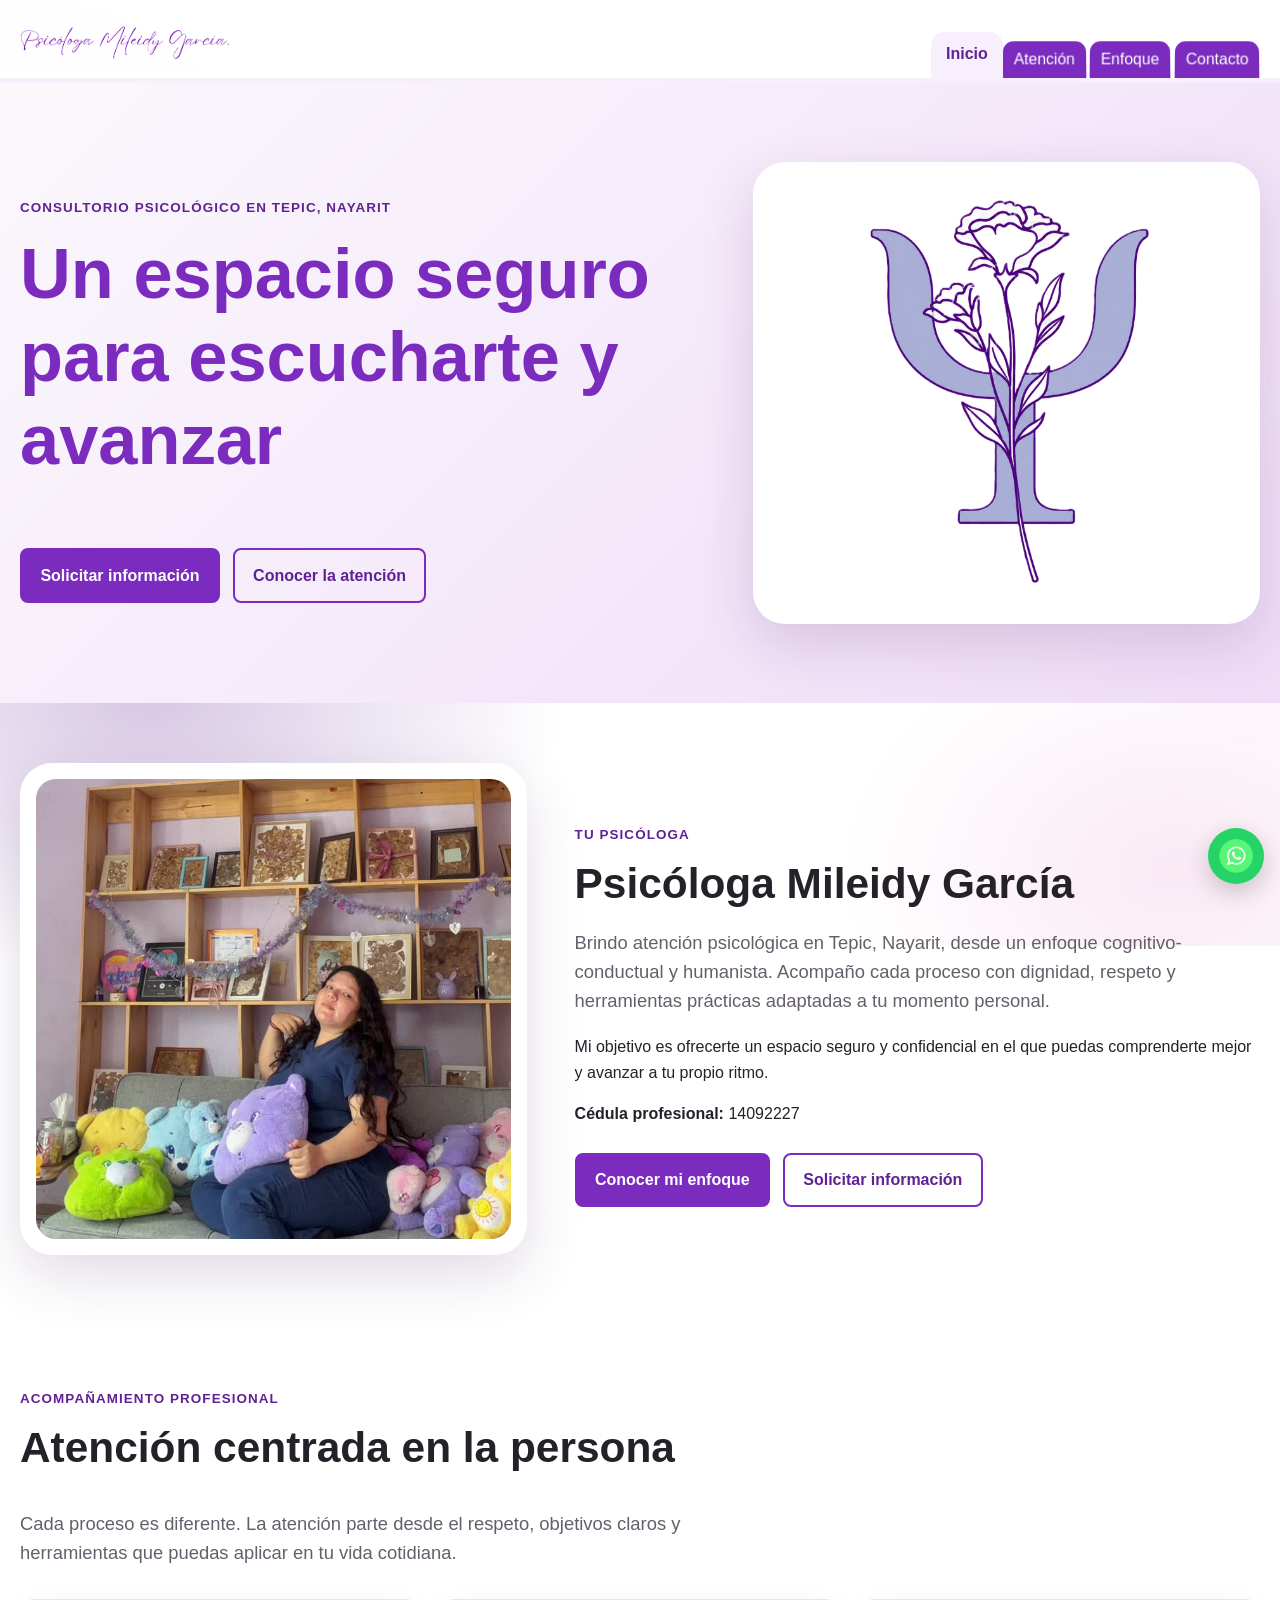
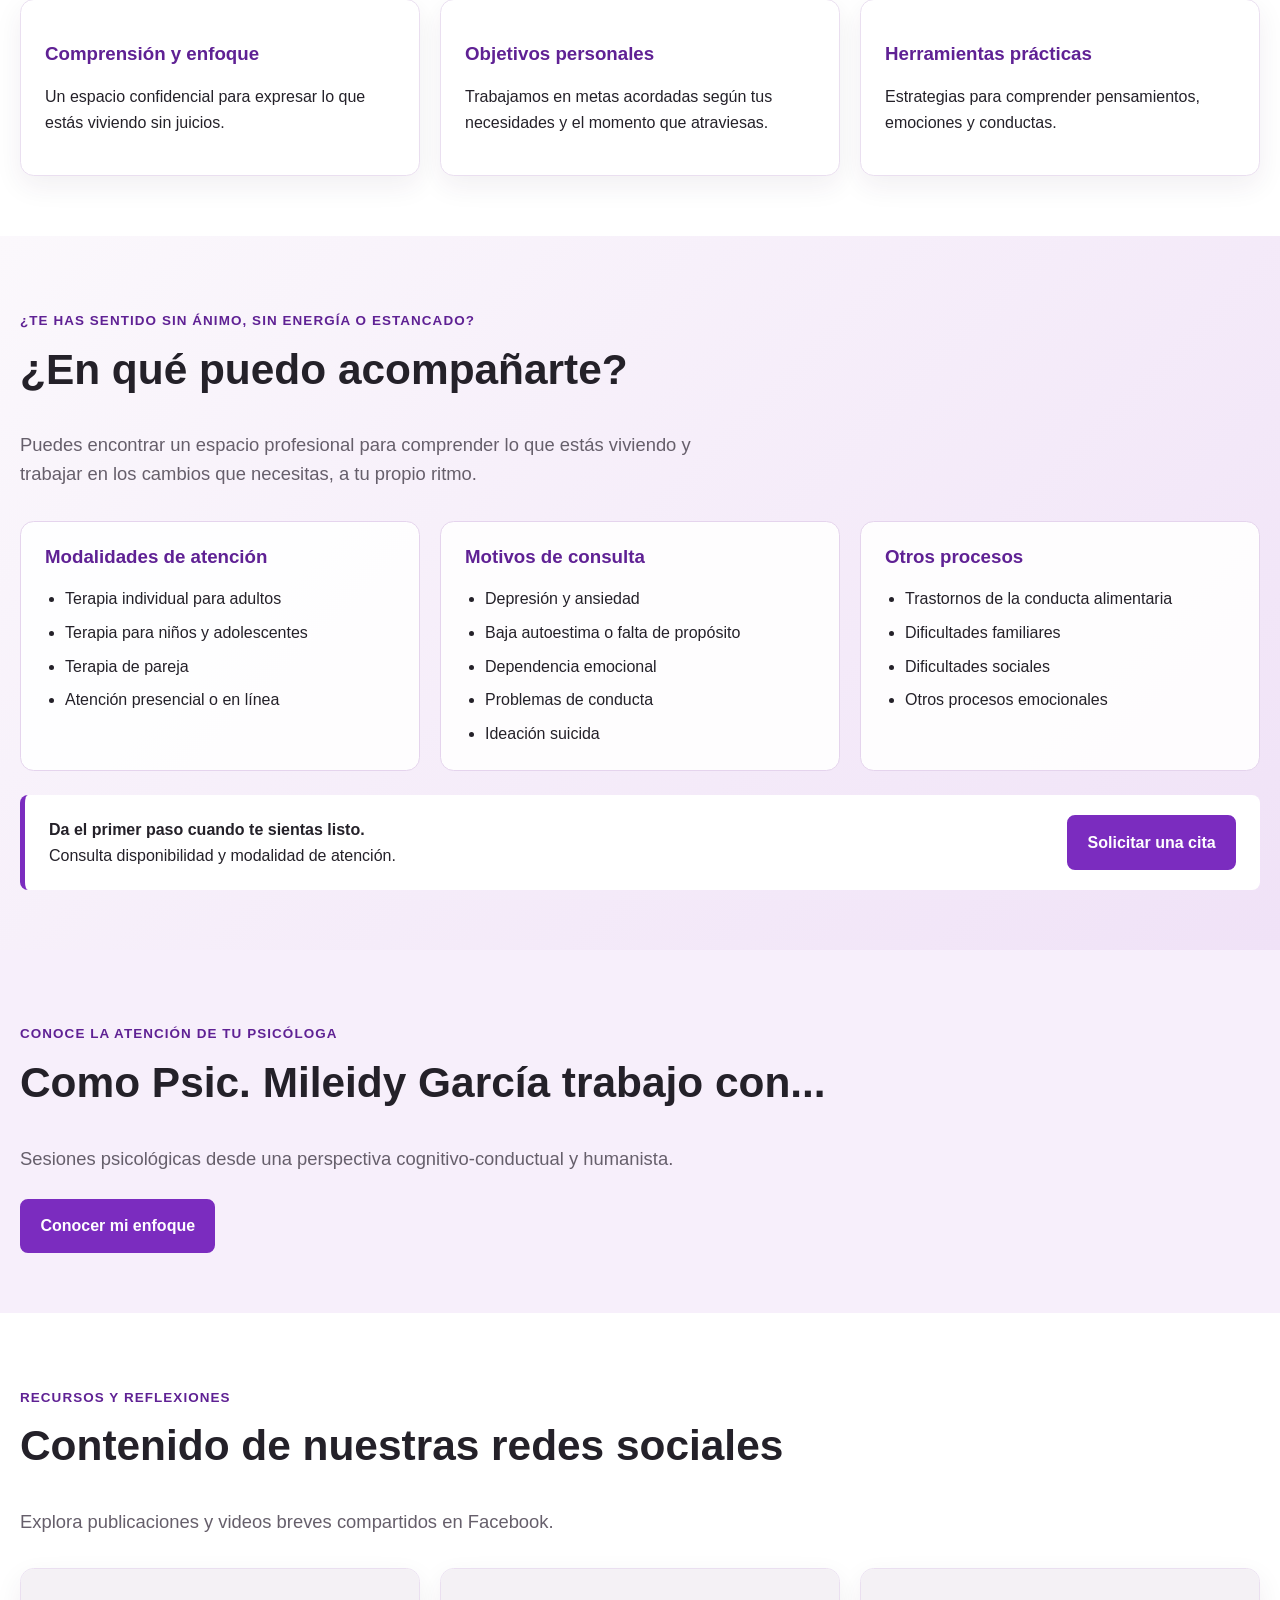
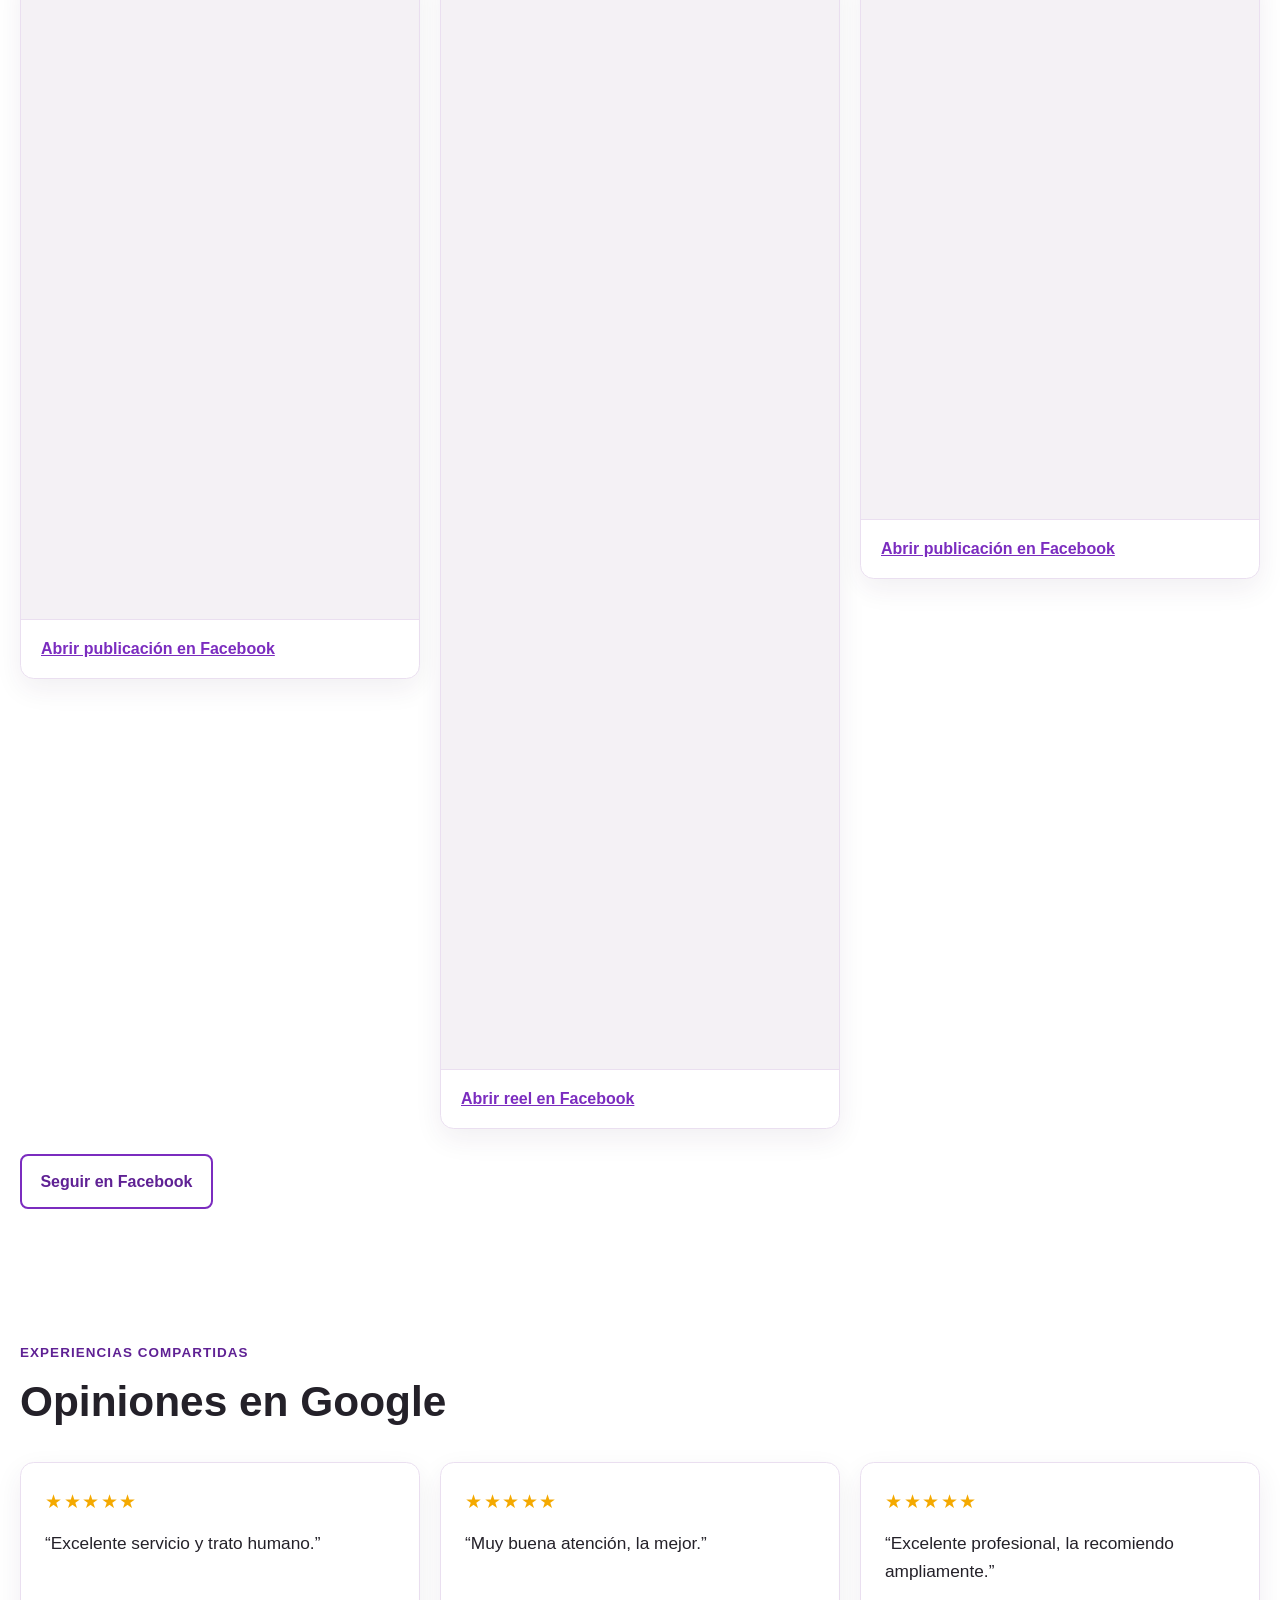
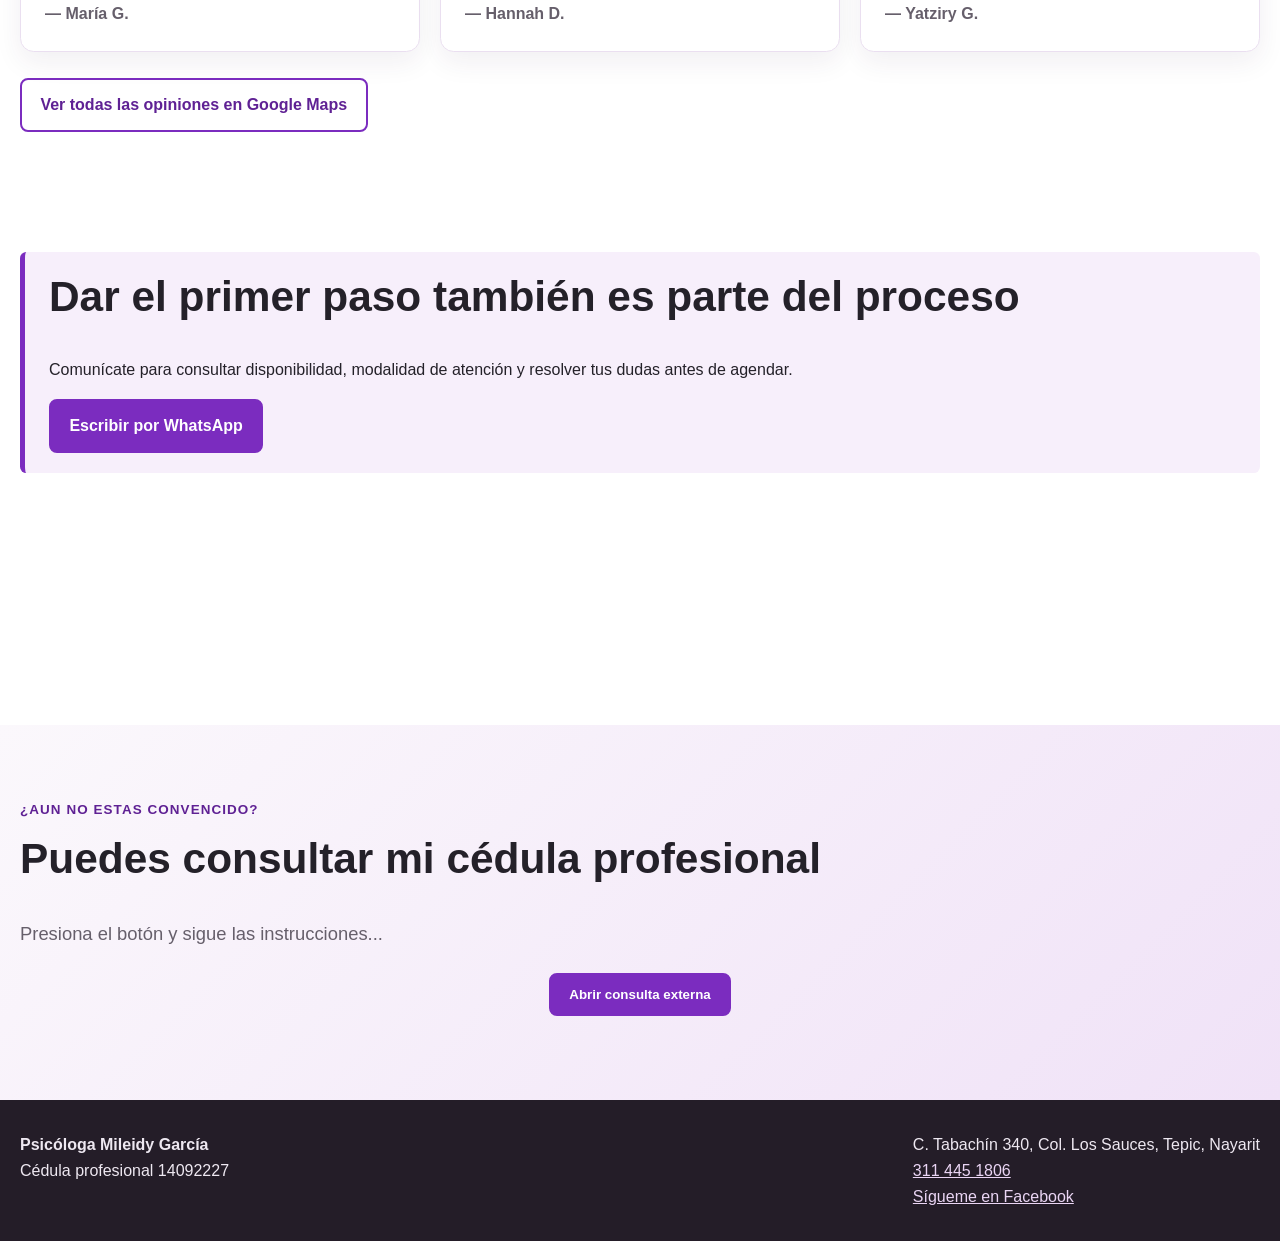
==== commit 324341fd: "correccion y detalles oct" ====
--- a/index.html
+++ b/index.html
@@ -63,6 +63,25 @@
     .hw-spark.s3 { left: 67%; animation-delay: 3.6s; } .hw-spark.s4 { left: 88%; animation-delay: 1.4s; background: #c98bff; box-shadow: 0 0 8px #8e3bd6; }
     .hw-modal.hw-leaving .hw-dialog { animation: hw-vanish .35s ease-in both; }
     .hw-modal.hw-leaving .hw-backdrop { animation: hw-fade .35s ease-in reverse both; }
+    /* Botón flotante: mismas medidas que .whatsapp (sitio.css), apilado justo encima */
+    .hw-fab { position: fixed; right: 1rem; bottom: calc(1rem + 56px + 12px); z-index: 80; width: 56px; height: 56px; border-radius: 50%; padding: 0; cursor: pointer;
+      border: 2px solid rgba(255,179,71,.8); background: radial-gradient(circle at 35% 30%, #4a2470, #1d1030 75%); box-shadow: 0 8px 24px rgba(0,0,0,.2), 0 0 14px rgba(255,122,26,.45);
+      font-size: 28px; line-height: 1; display: flex; align-items: center; justify-content: center; animation: hw-pop .5s cubic-bezier(.2,1.4,.4,1) both, hw-wobble 5s ease-in-out 1s infinite; }
+    .hw-fab[hidden] { display: none; }
+    .hw-fab:hover, .hw-fab:focus-visible { box-shadow: 0 8px 24px rgba(0,0,0,.25), 0 0 22px rgba(255,122,26,.75); }
+    .hw-fab:focus-visible { outline: 2px solid #b6f36a; outline-offset: 3px; }
+    .hw-fab-tip { position: absolute; right: calc(100% + 10px); top: 50%; transform: translateY(-50%) translateX(6px); white-space: nowrap; pointer-events: none;
+      background: #1d1030; color: #ffb347; border: 1px solid rgba(255,122,26,.6); font-size: .85rem; font-weight: 700; padding: 5px 10px; border-radius: 999px; opacity: 0; transition: opacity .2s, transform .2s; }
+    .hw-fab:hover .hw-fab-tip, .hw-fab:focus-visible .hw-fab-tip { opacity: 1; transform: translateY(-50%); }
+    @keyframes hw-pop { from { transform: scale(0) rotate(-90deg); } to { transform: none; } }
+    @keyframes hw-wobble { 0%, 84%, 100% { transform: rotate(0); } 88% { transform: rotate(-14deg); } 92% { transform: rotate(12deg); } 96% { transform: rotate(-6deg); } }
+    @media (prefers-reduced-motion: reduce) { .hw-fab { animation: none; } }
+    /* Móviles: dejar aire respecto a las barras del navegador (dvh descuenta la barra de direcciones) */
+    @media (max-width: 600px) {
+      .hw-modal { padding: 28px 16px; padding-top: max(28px, env(safe-area-inset-top)); padding-bottom: max(28px, env(safe-area-inset-bottom)); }
+      .hw-dialog { max-height: calc(100vh - 56px); max-height: calc(100dvh - 56px); }
+      .hw-frame img { max-height: 52vh; max-height: 52dvh; }
+    }
     @keyframes hw-fade { from { opacity: 0; } to { opacity: 1; } }
     @keyframes hw-rise { from { opacity: 0; transform: translateY(40px) scale(.92) rotate(-2deg); } to { opacity: 1; transform: none; } }
     @keyframes hw-vanish { to { opacity: 0; transform: translateY(-20px) scale(.9); filter: blur(6px); } }
@@ -348,6 +367,7 @@
   <a class="whatsapp" href="https://wa.me/523114451806" target="_blank" rel="noopener" aria-label="Contactar por WhatsApp"><img src="Imagenes/ws.png" alt=""></a>
 
   <!-- Popout de Halloween: se muestra una vez por sesión y solo hasta el 1 de noviembre -->
+  <button type="button" id="hw-fab" class="hw-fab" aria-label="Ver la dinámica de Halloween" hidden>🎃<span class="hw-fab-tip" aria-hidden="true">¡Concurso de disfraces!</span></button>
   <div id="hw-modal" class="hw-modal" aria-hidden="true">
     <div class="hw-backdrop" data-hw-close></div>
     <div class="hw-dialog" role="dialog" aria-modal="true" aria-labelledby="hw-title" aria-describedby="hw-desc">
@@ -385,15 +405,18 @@
       // Fecha límite de la campaña: deja de mostrarse a partir del 1 de noviembre
       var fin = new Date(2026, 10, 1);
       var clave = 'hw-octubre-visto';
+      var fab = document.getElementById('hw-fab');
+      if (new Date() >= fin) return;
       var visto = false;
       try { visto = sessionStorage.getItem(clave) === '1'; } catch (e) {}
-      if (new Date() >= fin || visto) return;
 
       var focoPrevio = null;
       var overflowPrevio = '';
       function abrir() {
         focoPrevio = document.activeElement;
         overflowPrevio = document.body.style.overflow;
+        sonoEfecto = false; // permite que el fantasma suene una vez por apertura
+        if (fab) fab.hidden = true;
         modal.classList.add('hw-open');
         modal.setAttribute('aria-hidden', 'false');
         document.body.style.overflow = 'hidden';
@@ -409,9 +432,97 @@
           modal.classList.remove('hw-open', 'hw-leaving');
           modal.setAttribute('aria-hidden', 'true');
           document.body.style.overflow = overflowPrevio;
-          if (focoPrevio && focoPrevio.focus) focoPrevio.focus();
+          if (fab) fab.hidden = false;
+          if (focoPrevio === fab && fab) fab.focus();
+          else if (focoPrevio && focoPrevio !== document.body && focoPrevio.focus) focoPrevio.focus();
         }, reducido ? 0 : 340);
       }
+      // Sonido sintetizado (Web Audio API, sin archivos): un fantasma "ooOOoo" y una caja musical tétrica.
+      // Los navegadores solo permiten audio tras una interacción, por eso suena con el primer clic o tecla.
+      var sonoEfecto = false;
+      function sonidoFantasma() {
+        if (sonoEfecto) return;
+        sonoEfecto = true;
+        var Ctx = window.AudioContext || window.webkitAudioContext;
+        if (!Ctx) return;
+        var ctx;
+        try { ctx = new Ctx(); } catch (e) { return; }
+        if (ctx.state === 'suspended' && ctx.resume) ctx.resume();
+        var t0 = ctx.currentTime + 0.05;
+
+        // Salida general con eco
+        var master = ctx.createGain();
+        master.gain.value = 0.32;
+        var eco = ctx.createDelay();
+        eco.delayTime.value = 0.28;
+        var retro = ctx.createGain();
+        retro.gain.value = 0.35;
+        master.connect(ctx.destination);
+        master.connect(eco);
+        eco.connect(retro);
+        retro.connect(eco);
+        eco.connect(ctx.destination);
+
+        // Fantasma: dos osciladores ligeramente desafinados con vibrato y una subida-bajada de tono
+        var filtro = ctx.createBiquadFilter();
+        filtro.type = 'lowpass';
+        filtro.frequency.value = 1400;
+        var voz = ctx.createGain();
+        voz.gain.setValueAtTime(0.0001, t0);
+        voz.gain.exponentialRampToValueAtTime(0.5, t0 + 0.35);
+        voz.gain.setValueAtTime(0.5, t0 + 1.1);
+        voz.gain.exponentialRampToValueAtTime(0.0001, t0 + 1.9);
+        filtro.connect(voz);
+        voz.connect(master);
+        var lfo = ctx.createOscillator();
+        var lfoGain = ctx.createGain();
+        lfo.frequency.value = 5.5;
+        lfoGain.gain.value = 14;
+        lfo.connect(lfoGain);
+        [0, 7].forEach(function (detune) {
+          var o = ctx.createOscillator();
+          o.type = 'triangle';
+          o.detune.value = detune;
+          o.frequency.setValueAtTime(260, t0);
+          o.frequency.exponentialRampToValueAtTime(520, t0 + 0.8);
+          o.frequency.exponentialRampToValueAtTime(240, t0 + 1.9);
+          lfoGain.connect(o.frequency);
+          o.connect(filtro);
+          o.start(t0);
+          o.stop(t0 + 2);
+        });
+        lfo.start(t0);
+        lfo.stop(t0 + 2);
+
+        // Caja musical: arpegio menor con un tritono para el toque inquietante
+        var notas = [659.25, 783.99, 987.77, 932.33, 783.99, 622.25, 659.25];
+        notas.forEach(function (f, i) {
+          var t = t0 + 1.5 + i * 0.19;
+          var g = ctx.createGain();
+          g.gain.setValueAtTime(0.0001, t);
+          g.gain.exponentialRampToValueAtTime(0.35, t + 0.01);
+          g.gain.exponentialRampToValueAtTime(0.0001, t + (i === notas.length - 1 ? 1.4 : 0.6));
+          g.connect(master);
+          // tono base + armónico agudo suave = sonido de campanita
+          [[f, 1], [f * 4, 0.12]].forEach(function (par) {
+            var o = ctx.createOscillator();
+            var og = ctx.createGain();
+            o.type = 'sine';
+            o.frequency.value = par[0];
+            og.gain.value = par[1];
+            o.connect(og);
+            og.connect(g);
+            o.start(t);
+            o.stop(t + 1.5);
+          });
+        });
+
+        // Liberar el contexto de audio cuando termine el efecto
+        setTimeout(function () { try { ctx.close(); } catch (e) {} }, 6000);
+      }
+      modal.addEventListener('pointerdown', sonidoFantasma);
+      modal.addEventListener('keydown', sonidoFantasma);
+
       modal.addEventListener('click', function (e) {
         if (e.target.closest('[data-hw-close]')) cerrar();
       });
@@ -427,8 +538,12 @@
         }
       });
       // Pequeña pausa para que la página se pinte antes del "susto"
+      // Al reabrir desde la calabaza, ese clic ya es la interacción: el fantasma suena de inmediato
+      if (fab) fab.addEventListener('click', function () { abrir(); sonidoFantasma(); });
+      // Si ya se vio en esta sesión, solo queda el botón flotante; si no, se abre solo.
       // (no se espera a "load" para que los iframes de Facebook no lo retrasen)
-      setTimeout(abrir, 900);
+      if (visto) { if (fab) fab.hidden = false; }
+      else setTimeout(abrir, 900);
     })();
   </script>
 </body>
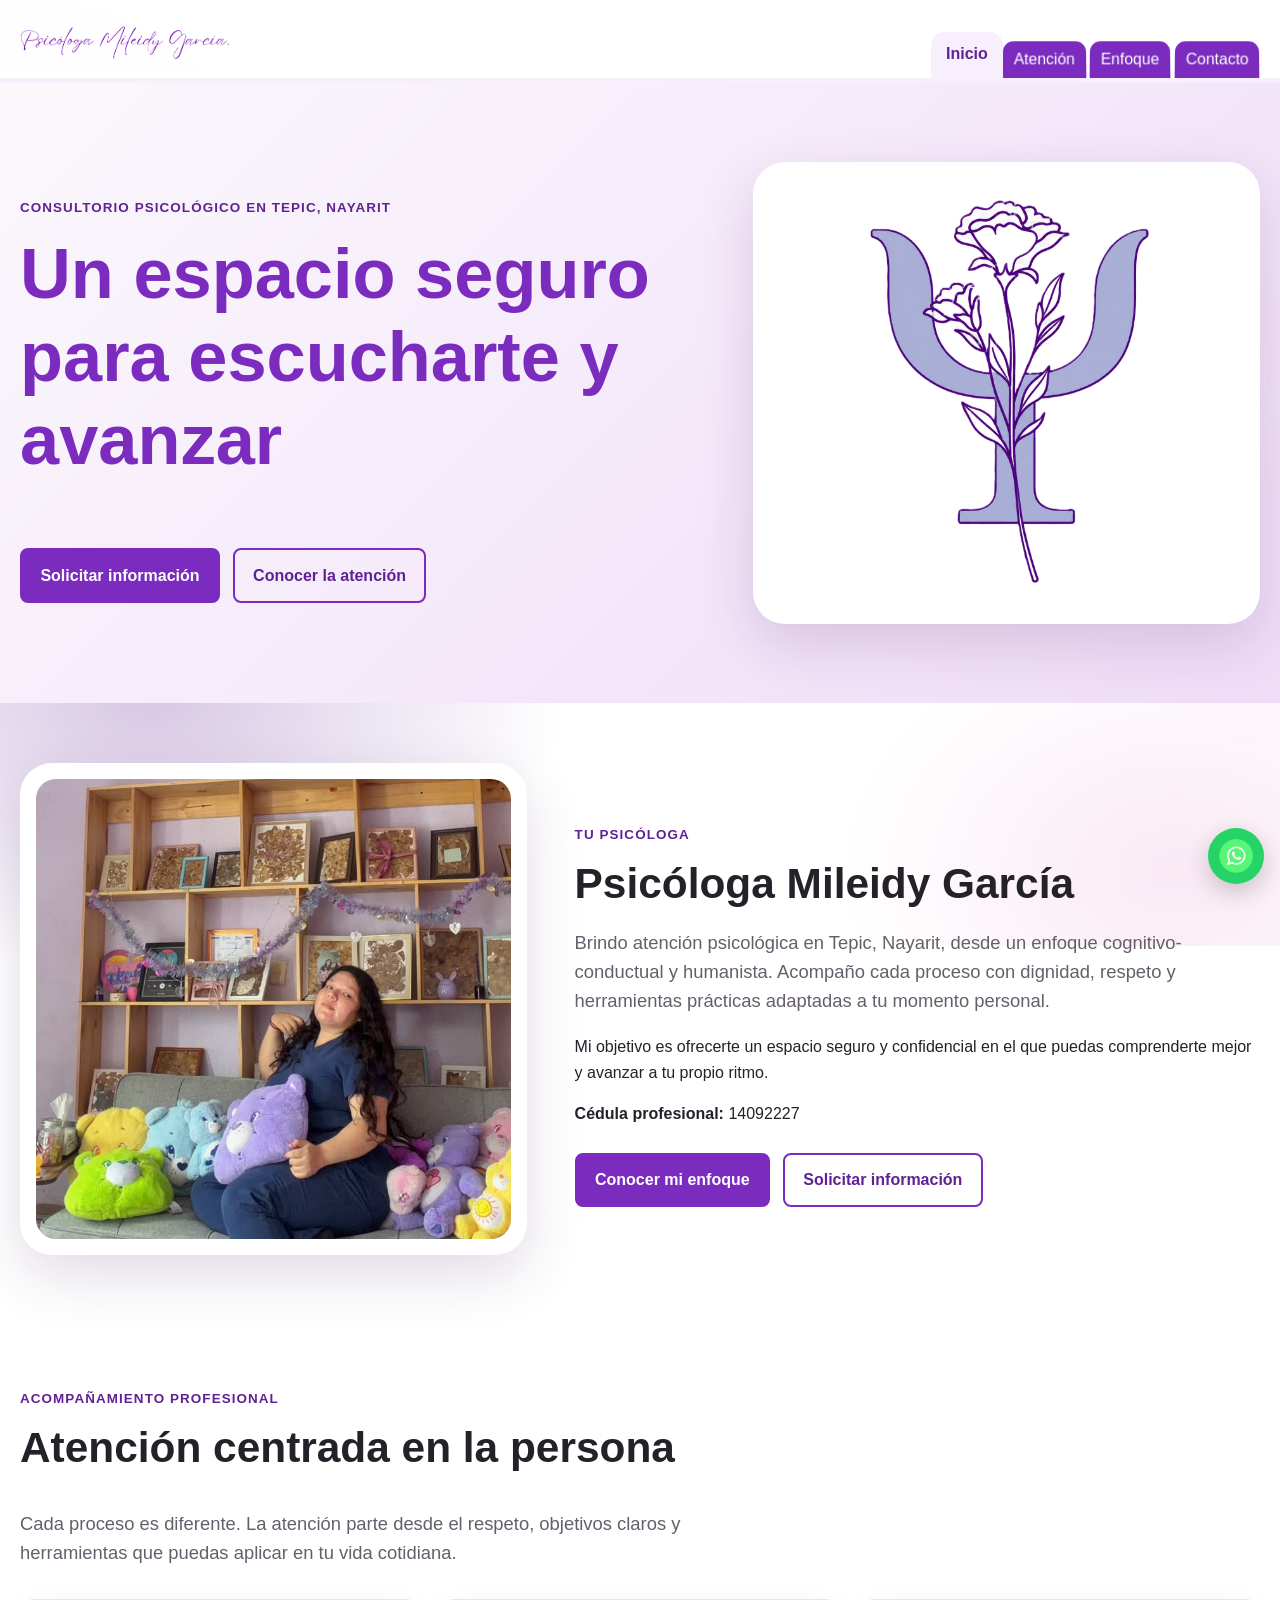
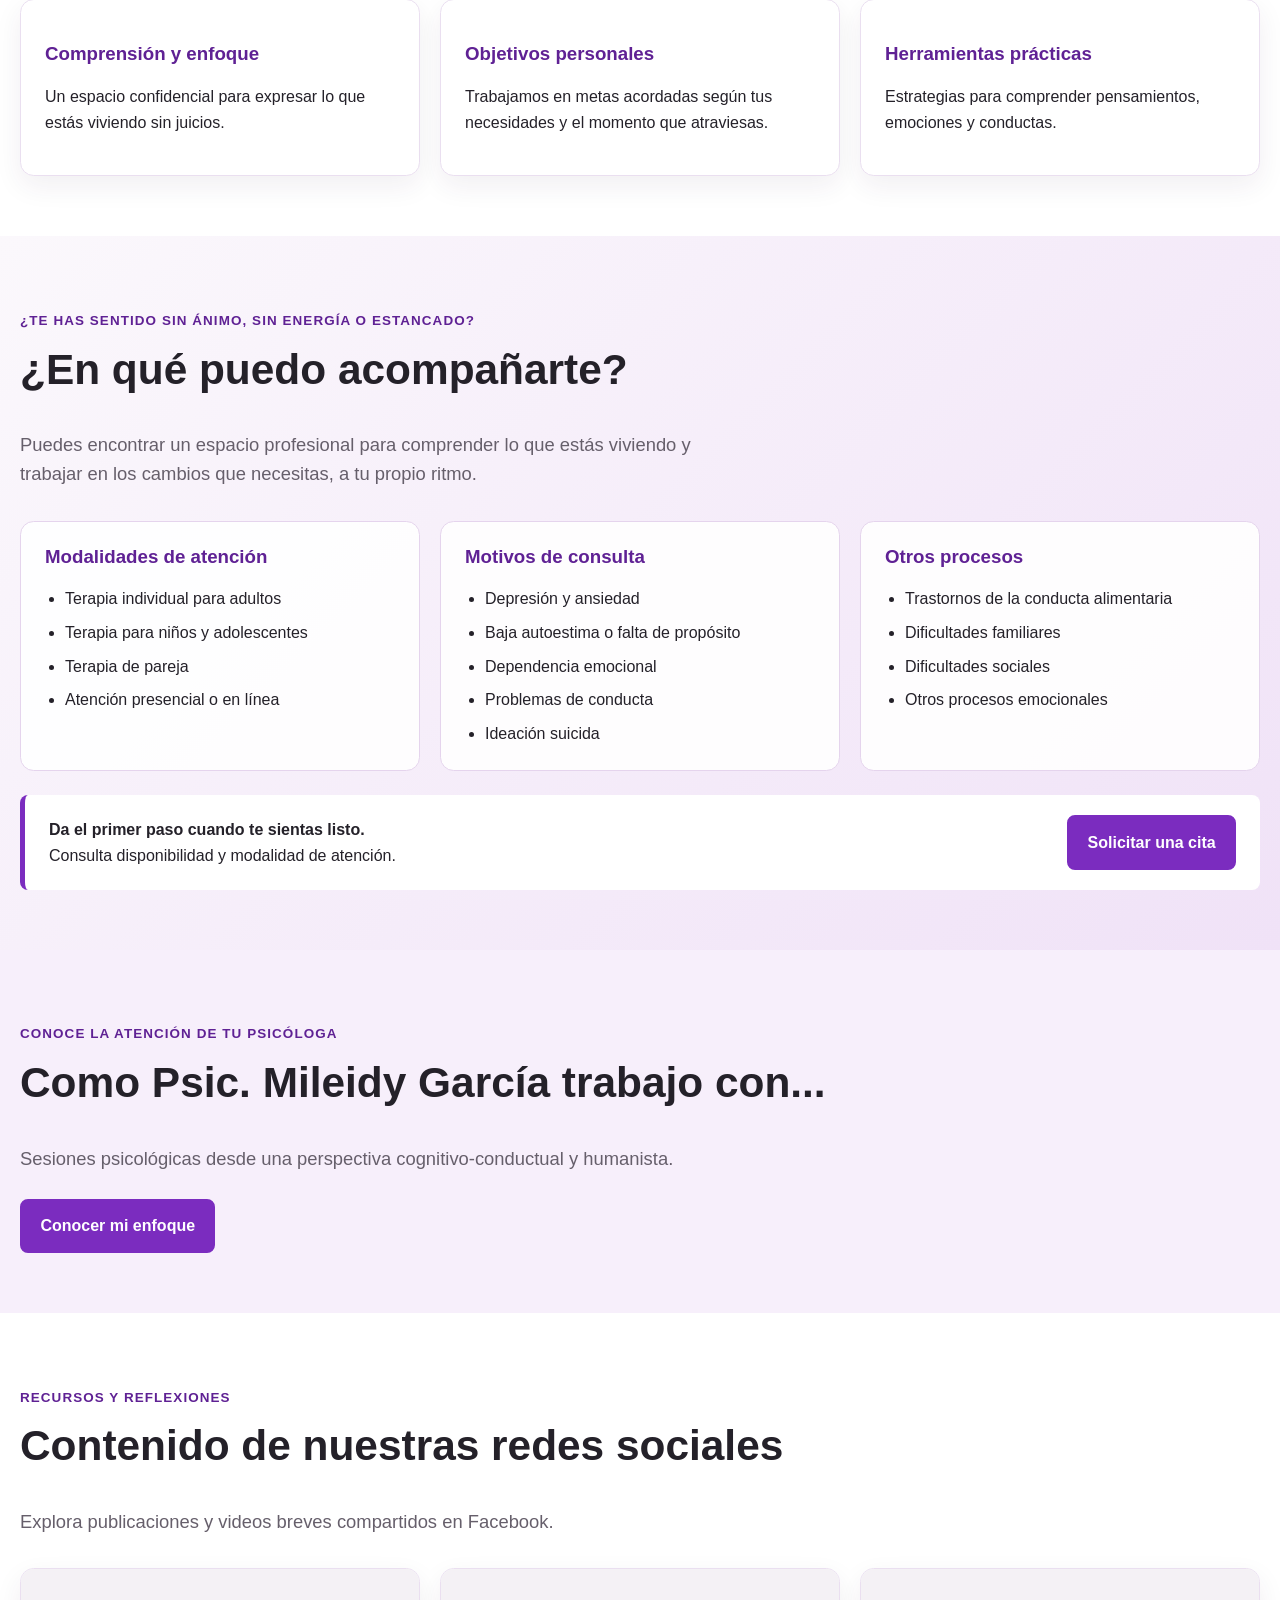
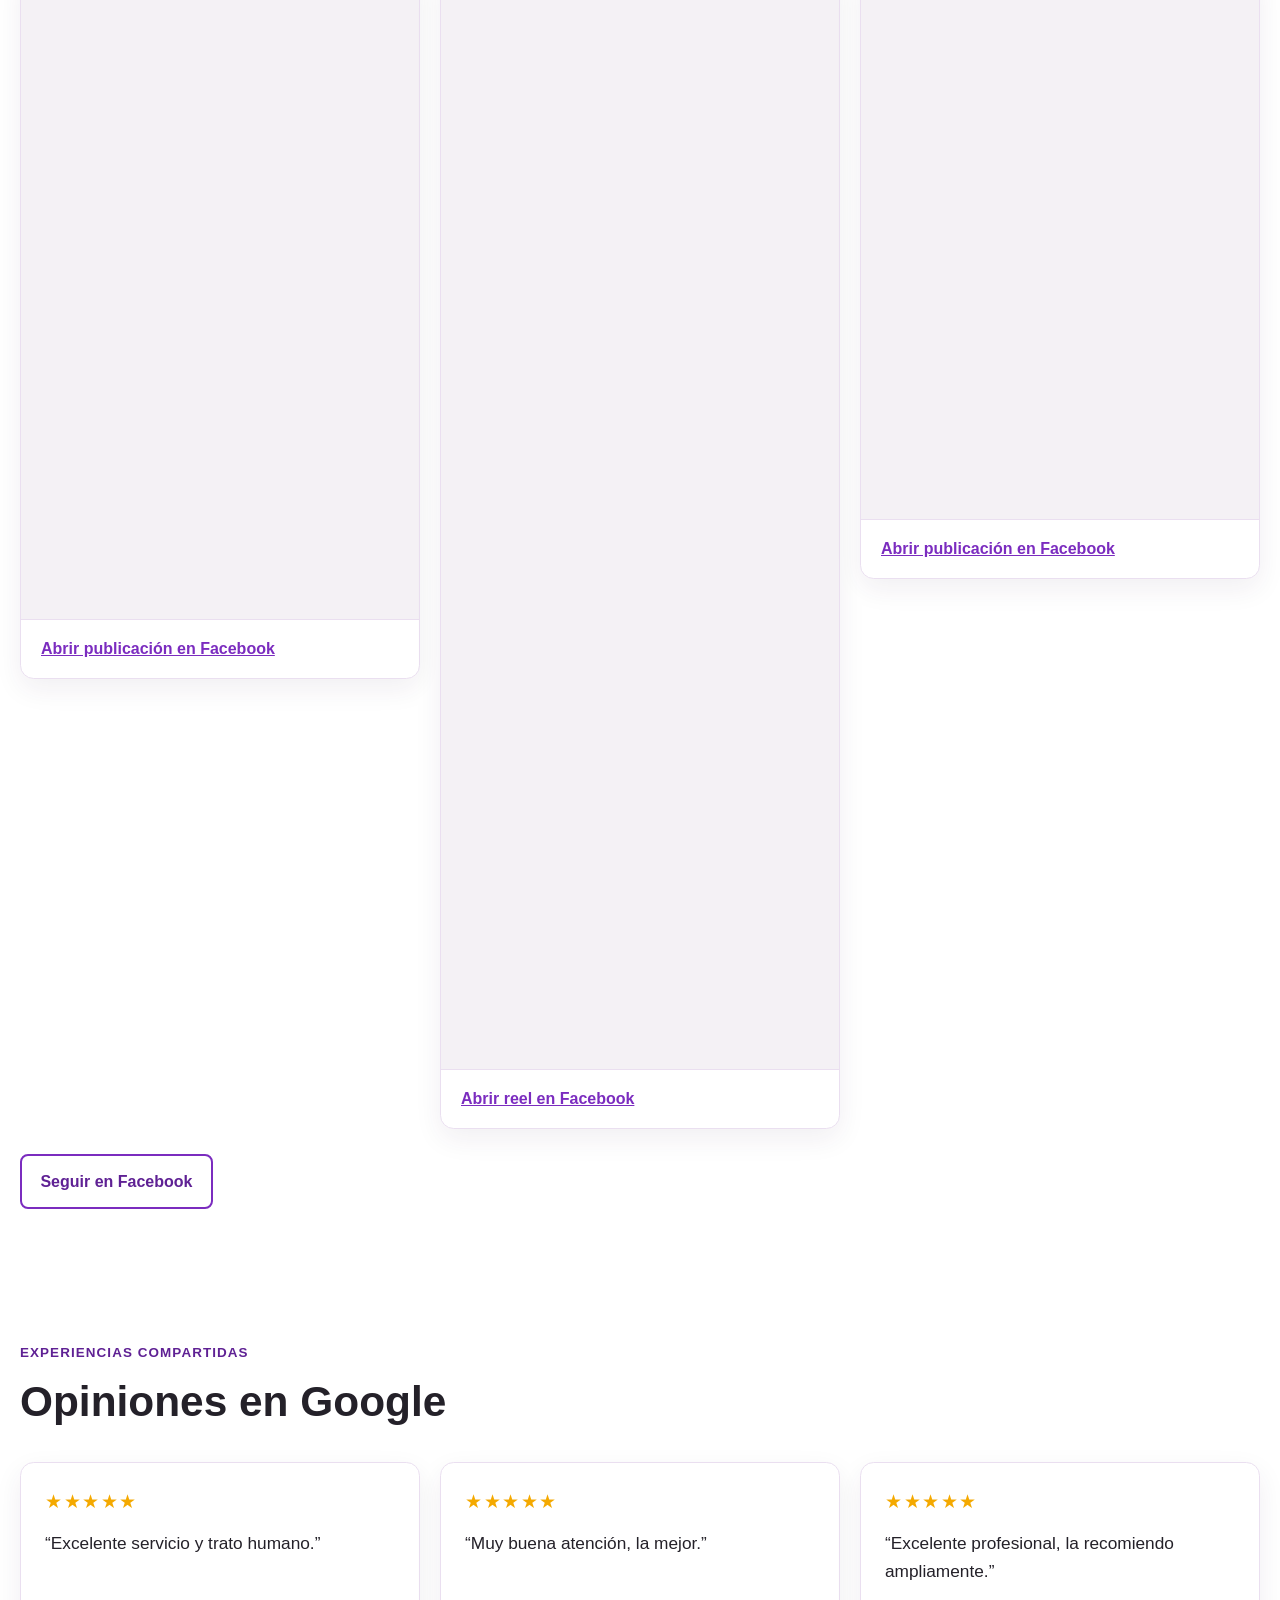
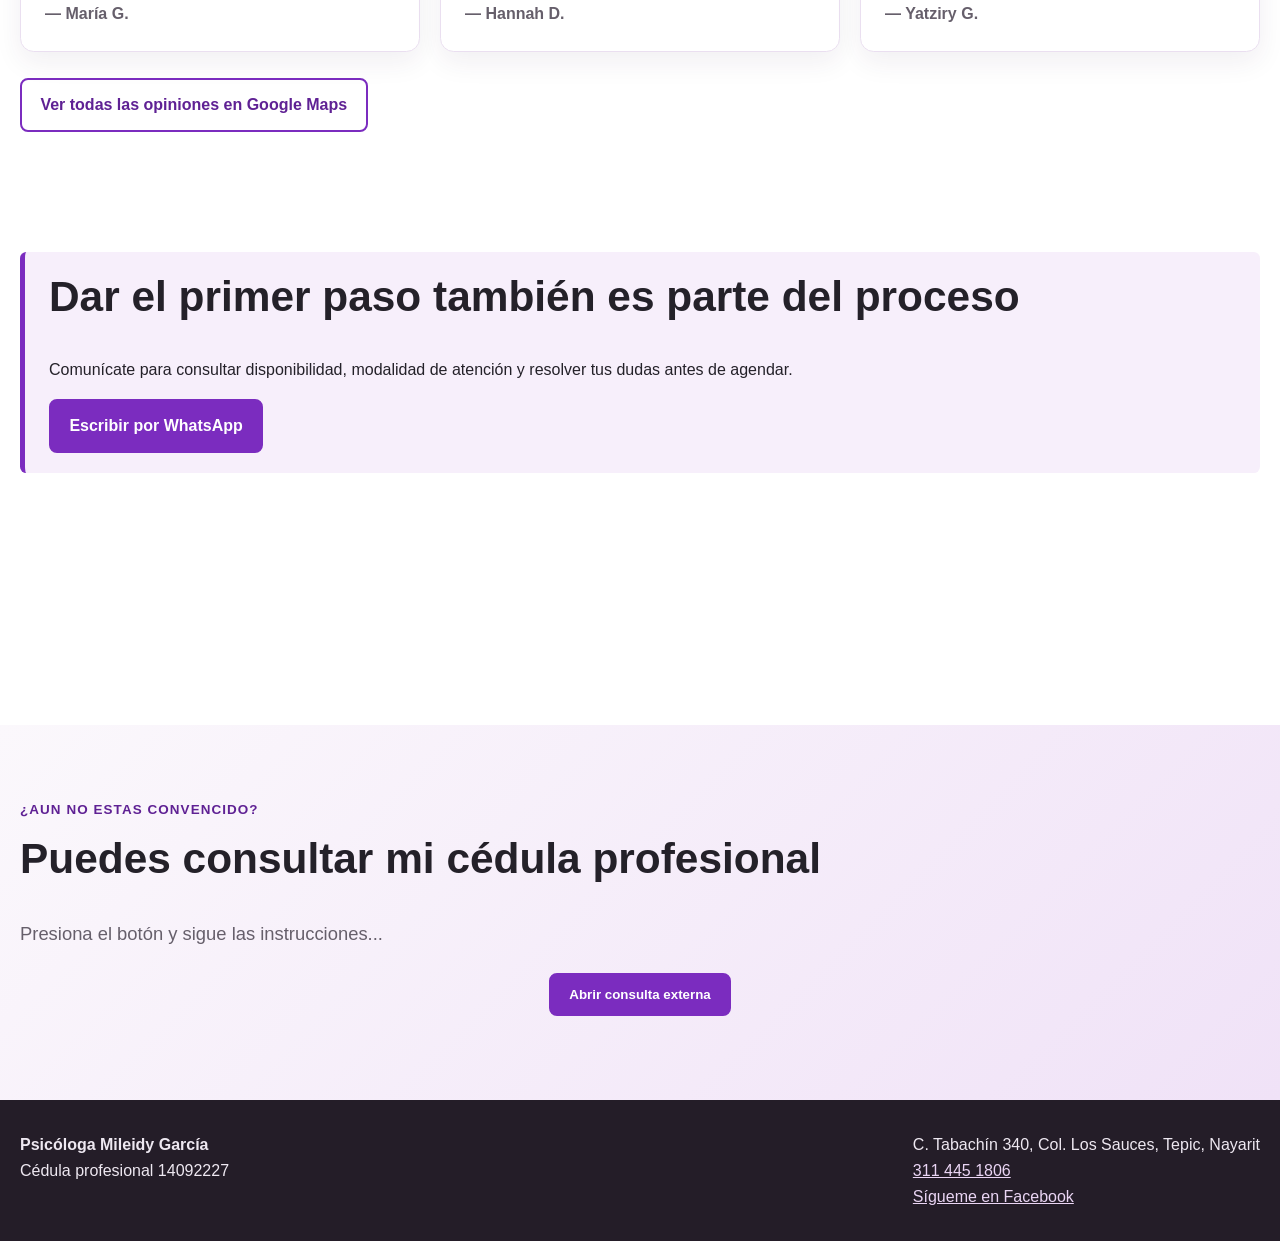
==== commit 69a17fb8: "actualizacion" ====
--- a/index.html
+++ b/index.html
@@ -427,6 +427,7 @@
       function cerrar() {
         if (!modal.classList.contains('hw-open') || modal.classList.contains('hw-leaving')) return;
         modal.classList.add('hw-leaving');
+        sonidoDespedida();
         var reducido = window.matchMedia && window.matchMedia('(prefers-reduced-motion: reduce)').matches;
         setTimeout(function () {
           modal.classList.remove('hw-open', 'hw-leaving');
@@ -440,28 +441,66 @@
       // Sonido sintetizado (Web Audio API, sin archivos): un fantasma "ooOOoo" y una caja musical tétrica.
       // Los navegadores solo permiten audio tras una interacción, por eso suena con el primer clic o tecla.
       var sonoEfecto = false;
-      function sonidoFantasma() {
-        if (sonoEfecto) return;
-        sonoEfecto = true;
+      var sonidoActual = null;
+      // Crea un contexto de audio con salida general y eco; apaga suavemente el sonido anterior si sigue activo
+      function salidaConEco(duracionMs) {
         var Ctx = window.AudioContext || window.webkitAudioContext;
-        if (!Ctx) return;
+        if (!Ctx) return null;
         var ctx;
-        try { ctx = new Ctx(); } catch (e) { return; }
+        try { ctx = new Ctx(); } catch (e) { return null; }
         if (ctx.state === 'suspended' && ctx.resume) ctx.resume();
-        var t0 = ctx.currentTime + 0.05;
-
-        // Salida general con eco
+        if (sonidoActual) {
+          var previo = sonidoActual;
+          try { previo.salida.gain.setTargetAtTime(0, previo.ctx.currentTime, 0.08); } catch (e) {}
+          setTimeout(function () { try { previo.ctx.close(); } catch (e) {} }, 600);
+        }
         var master = ctx.createGain();
         master.gain.value = 0.32;
         var eco = ctx.createDelay();
         eco.delayTime.value = 0.28;
         var retro = ctx.createGain();
         retro.gain.value = 0.35;
-        master.connect(ctx.destination);
+        var salida = ctx.createGain();
+        master.connect(salida);
         master.connect(eco);
         eco.connect(retro);
         retro.connect(eco);
-        eco.connect(ctx.destination);
+        eco.connect(salida);
+        salida.connect(ctx.destination);
+        var actual = { ctx: ctx, salida: salida };
+        sonidoActual = actual;
+        // Liberar el contexto de audio cuando termine el efecto
+        setTimeout(function () {
+          if (sonidoActual === actual) sonidoActual = null;
+          try { ctx.close(); } catch (e) {}
+        }, duracionMs);
+        return { ctx: ctx, master: master, t0: ctx.currentTime + 0.05 };
+      }
+      // Campanita de caja musical: tono base + armónico agudo suave
+      function campanita(ctx, destino, f, t, largo) {
+        var g = ctx.createGain();
+        g.gain.setValueAtTime(0.0001, t);
+        g.gain.exponentialRampToValueAtTime(0.35, t + 0.01);
+        g.gain.exponentialRampToValueAtTime(0.0001, t + largo);
+        g.connect(destino);
+        [[f, 1], [f * 4, 0.12]].forEach(function (par) {
+          var o = ctx.createOscillator();
+          var og = ctx.createGain();
+          o.type = 'sine';
+          o.frequency.value = par[0];
+          og.gain.value = par[1];
+          o.connect(og);
+          og.connect(g);
+          o.start(t);
+          o.stop(t + largo + 0.1);
+        });
+      }
+      function sonidoFantasma() {
+        if (sonoEfecto) return;
+        sonoEfecto = true;
+        var s = salidaConEco(6000);
+        if (!s) return;
+        var ctx = s.ctx, master = s.master, t0 = s.t0;
 
         // Fantasma: dos osciladores ligeramente desafinados con vibrato y una subida-bajada de tono
         var filtro = ctx.createBiquadFilter();
@@ -497,31 +536,53 @@
         // Caja musical: arpegio menor con un tritono para el toque inquietante
         var notas = [659.25, 783.99, 987.77, 932.33, 783.99, 622.25, 659.25];
         notas.forEach(function (f, i) {
-          var t = t0 + 1.5 + i * 0.19;
-          var g = ctx.createGain();
-          g.gain.setValueAtTime(0.0001, t);
-          g.gain.exponentialRampToValueAtTime(0.35, t + 0.01);
-          g.gain.exponentialRampToValueAtTime(0.0001, t + (i === notas.length - 1 ? 1.4 : 0.6));
-          g.connect(master);
-          // tono base + armónico agudo suave = sonido de campanita
-          [[f, 1], [f * 4, 0.12]].forEach(function (par) {
-            var o = ctx.createOscillator();
-            var og = ctx.createGain();
-            o.type = 'sine';
-            o.frequency.value = par[0];
-            og.gain.value = par[1];
-            o.connect(og);
-            og.connect(g);
-            o.start(t);
-            o.stop(t + 1.5);
-          });
+          campanita(ctx, master, f, t0 + 1.5 + i * 0.19, i === notas.length - 1 ? 1.4 : 0.6);
         });
-
-        // Liberar el contexto de audio cuando termine el efecto
-        setTimeout(function () { try { ctx.close(); } catch (e) {} }, 6000);
-      }
-      modal.addEventListener('pointerdown', sonidoFantasma);
-      modal.addEventListener('keydown', sonidoFantasma);
+      }
+      // Despedida: el fantasma se aleja (tono que cae y se apaga) y la caja musical dice "bye-bye" con dos notas
+      function sonidoDespedida() {
+        sonoEfecto = true;
+        var s = salidaConEco(4000);
+        if (!s) return;
+        var ctx = s.ctx, master = s.master, t0 = s.t0;
+        var filtro = ctx.createBiquadFilter();
+        filtro.type = 'lowpass';
+        filtro.frequency.setValueAtTime(1400, t0);
+        filtro.frequency.exponentialRampToValueAtTime(350, t0 + 0.9);
+        var voz = ctx.createGain();
+        voz.gain.setValueAtTime(0.0001, t0);
+        voz.gain.exponentialRampToValueAtTime(0.45, t0 + 0.08);
+        voz.gain.exponentialRampToValueAtTime(0.0001, t0 + 0.95);
+        filtro.connect(voz);
+        voz.connect(master);
+        var lfo = ctx.createOscillator();
+        var lfoGain = ctx.createGain();
+        lfo.frequency.value = 7;
+        lfoGain.gain.value = 18;
+        lfo.connect(lfoGain);
+        [0, 9].forEach(function (detune) {
+          var o = ctx.createOscillator();
+          o.type = 'triangle';
+          o.detune.value = detune;
+          o.frequency.setValueAtTime(560, t0);
+          o.frequency.exponentialRampToValueAtTime(150, t0 + 0.95);
+          lfoGain.connect(o.frequency);
+          o.connect(filtro);
+          o.start(t0);
+          o.stop(t0 + 1);
+        });
+        lfo.start(t0);
+        lfo.stop(t0 + 1);
+        campanita(ctx, master, 987.77, t0 + 0.55, 0.5);
+        campanita(ctx, master, 659.25, t0 + 0.8, 1.2);
+      }
+      // El primer clic o tecla dentro del popout dispara el fantasma, salvo si es para cerrar (eso toca la despedida)
+      modal.addEventListener('pointerdown', function (e) {
+        if (!e.target.closest('[data-hw-close]')) sonidoFantasma();
+      });
+      modal.addEventListener('keydown', function (e) {
+        if (e.key !== 'Escape' && !e.target.closest('[data-hw-close]')) sonidoFantasma();
+      });
 
       modal.addEventListener('click', function (e) {
         if (e.target.closest('[data-hw-close]')) cerrar();
